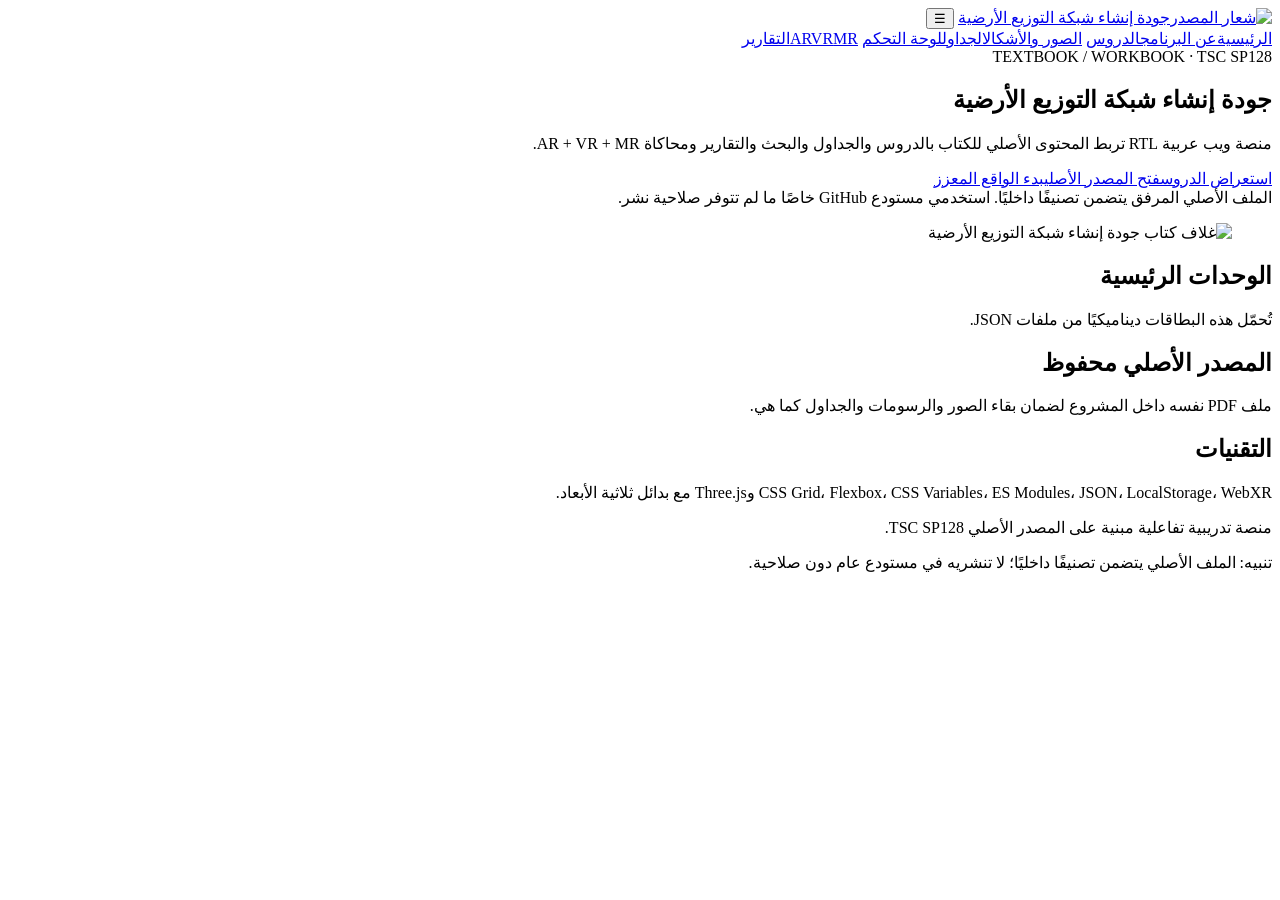
==== index.html @ f6fdf777 "Add files via upload" ====
<!doctype html><html lang="ar" dir="rtl"><head>
<meta charset="utf-8"><meta name="viewport" content="width=device-width,initial-scale=1"><meta name="theme-color" content="#0b5ea8">
<title>الرئيسية | TSC SP128</title><link rel="icon" href="./assets/logo.png">
<link rel="stylesheet" href="./css/variables.css"><link rel="stylesheet" href="./css/layout.css"><link rel="stylesheet" href="./css/components.css">
<link rel="stylesheet" href="./css/animations.css"><link rel="stylesheet" href="./css/responsive.css"></head>
<body>
<header class="site-header">
  <a class="brand" href="./index.html"><img src="./assets/logo.png" alt="شعار المصدر"><span>جودة إنشاء شبكة التوزيع الأرضية</span></a>
  <button class="nav-toggle" type="button" aria-label="فتح القائمة" data-nav-toggle>☰</button>
  <nav class="main-nav" data-nav>
    <a href="./index.html">الرئيسية</a><a href="./course.html">عن البرنامج</a><a href="./lessons.html">الدروس</a>
    <a href="./gallery.html">الصور والأشكال</a><a href="./tables.html">الجداول</a><a href="./dashboard.html">لوحة التحكم</a>
    <a href="./ar.html">AR</a><a href="./vr.html">VR</a><a href="./mr.html">MR</a><a href="./reports.html">التقارير</a>
  </nav>
</header>
<main>
<section class="hero"><div class="hero-copy reveal"><span class="eyebrow">TEXTBOOK / WORKBOOK · TSC SP128</span>
<h1>جودة إنشاء شبكة التوزيع الأرضية</h1><p>منصة ويب عربية RTL تربط المحتوى الأصلي للكتاب بالدروس والجداول والبحث والتقارير ومحاكاة AR + VR + MR.</p>
<div class="actions"><a class="btn primary" href="./lessons.html">استعراض الدروس</a><a class="btn" href="./assets/docs/SP128.pdf" target="_blank">فتح المصدر الأصلي</a><a class="btn" href="./ar.html">بدء الواقع المعزز</a></div>
<div class="notice warning">الملف الأصلي المرفق يتضمن تصنيفًا داخليًا. استخدمي مستودع GitHub خاصًا ما لم تتوفر صلاحية نشر.</div></div>
<figure class="hero-cover reveal"><img src="./assets/images/cover/cover.png" alt="غلاف كتاب جودة إنشاء شبكة التوزيع الأرضية"></figure></section>
<section class="section"><div class="section-heading"><h2>الوحدات الرئيسية</h2><p>تُحمّل هذه البطاقات ديناميكيًا من ملفات JSON.</p></div><div id="lesson-grid" class="card-grid"></div></section>
<section class="section split"><article class="card"><h2>المصدر الأصلي محفوظ</h2><p>ملف PDF نفسه داخل المشروع لضمان بقاء الصور والرسومات والجداول كما هي.</p></article>
<article class="card"><h2>التقنيات</h2><p>CSS Grid، Flexbox، CSS Variables، ES Modules، JSON، LocalStorage، WebXR وThree.js مع بدائل ثلاثية الأبعاد.</p></article></section>
</main>
<footer class="site-footer"><p>منصة تدريبية تفاعلية مبنية على المصدر الأصلي TSC SP128.</p>
<p class="muted">تنبيه: الملف الأصلي يتضمن تصنيفًا داخليًا؛ لا تنشريه في مستودع عام دون صلاحية.</p></footer>
<script type="module" src="./js/app.js"></script><script type="module" src="./js/content-loader.js"></script></body></html>
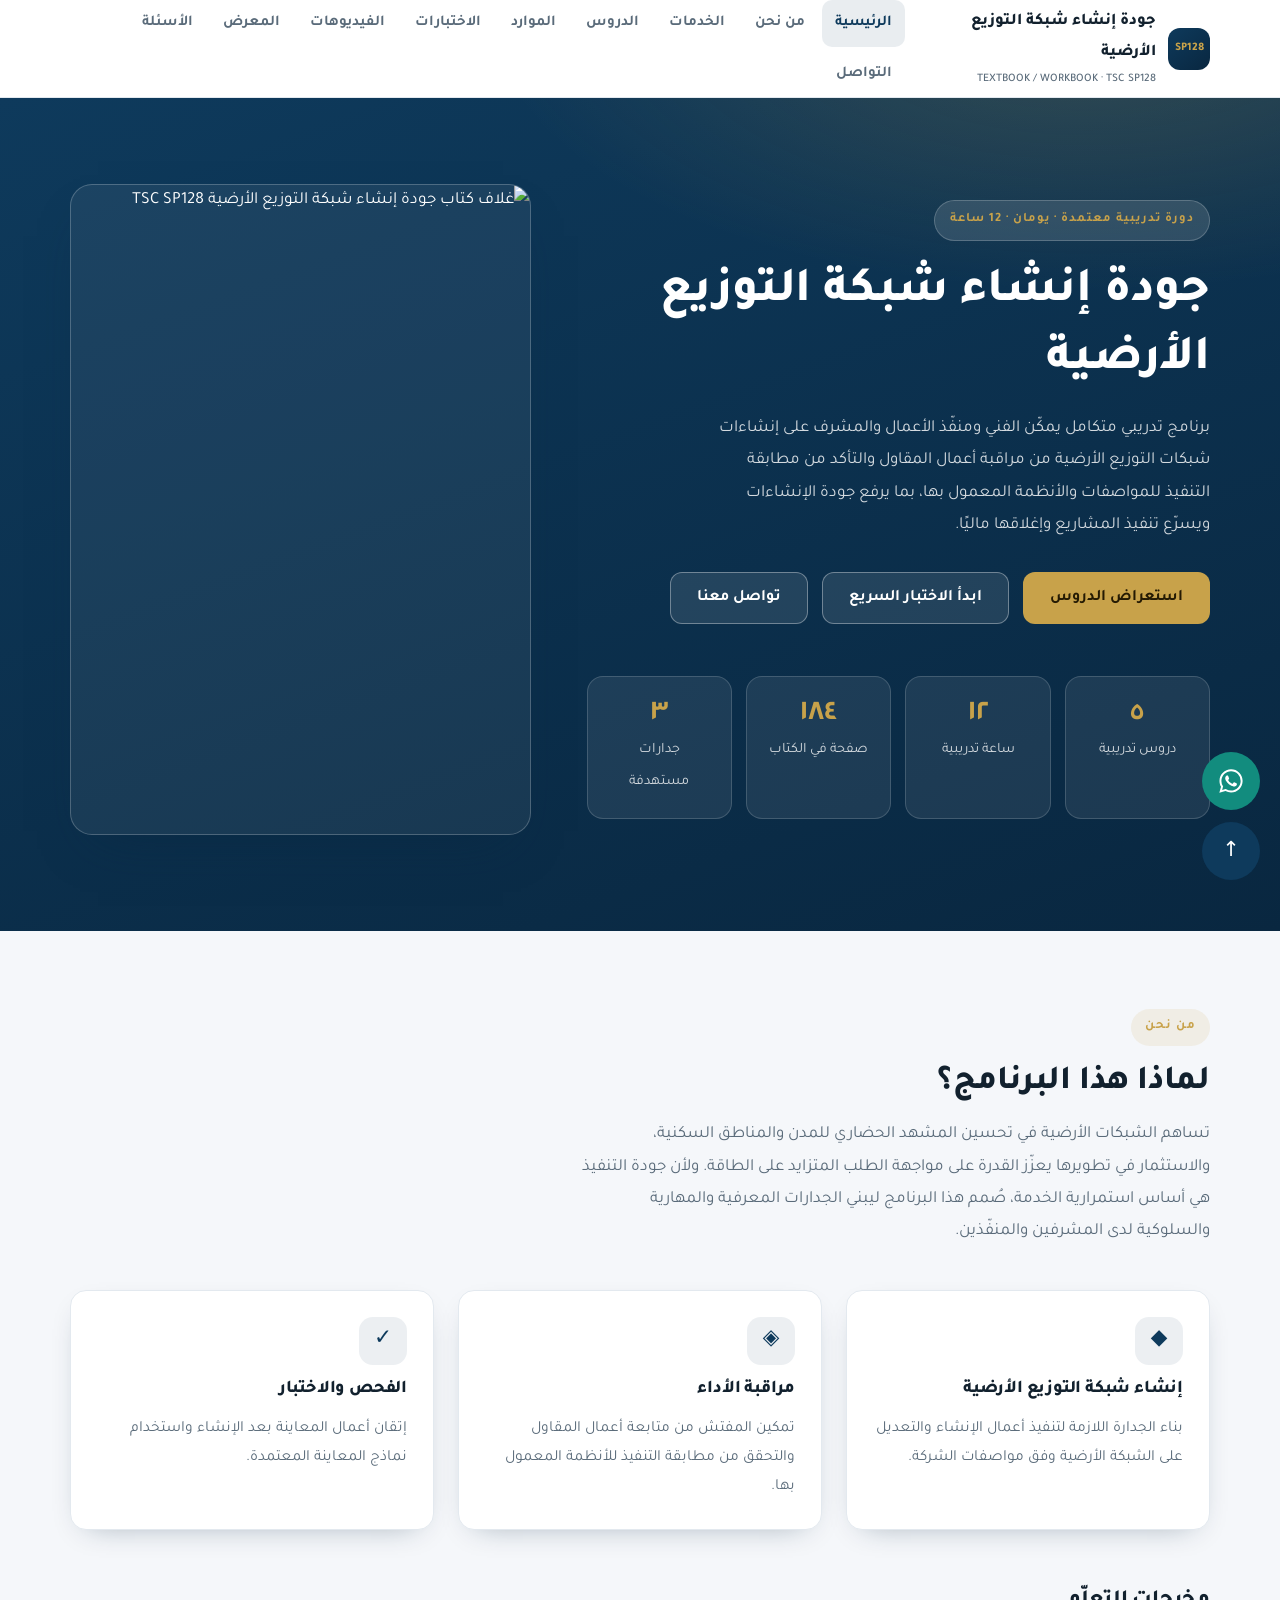
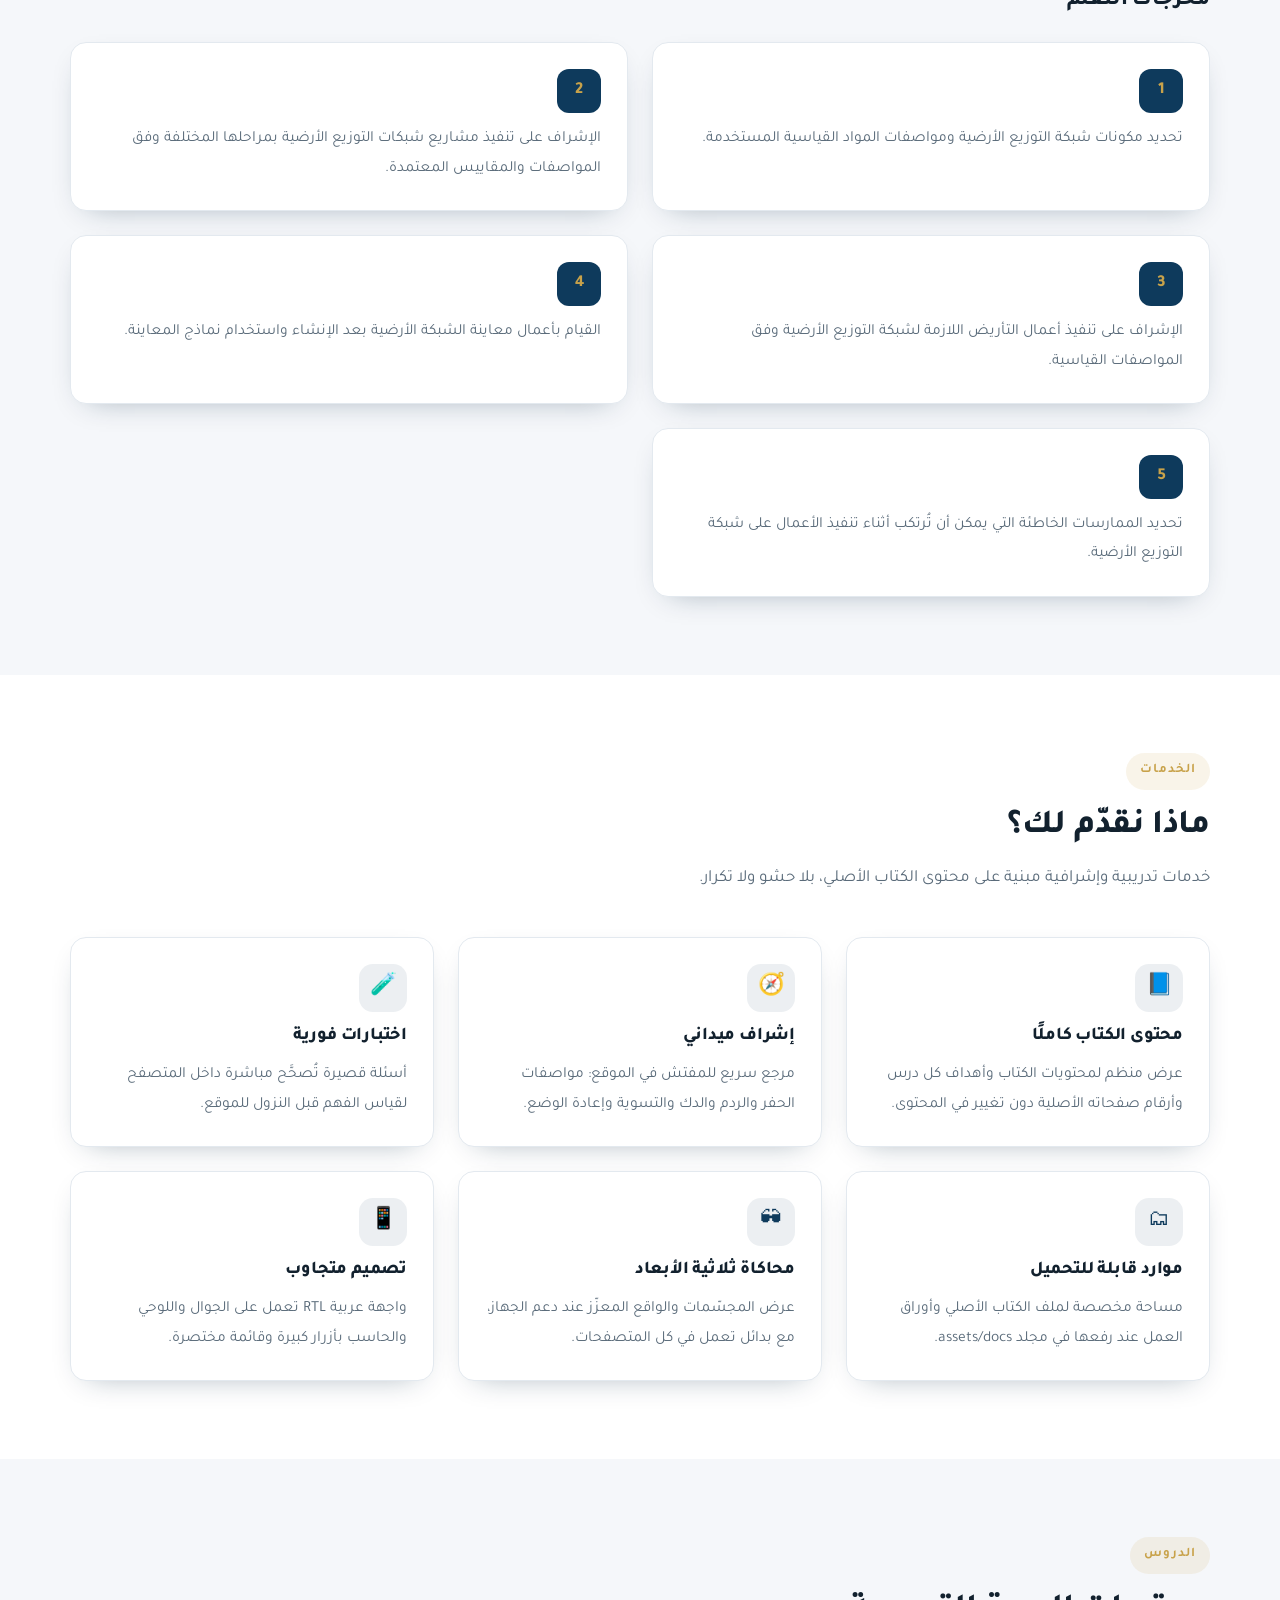
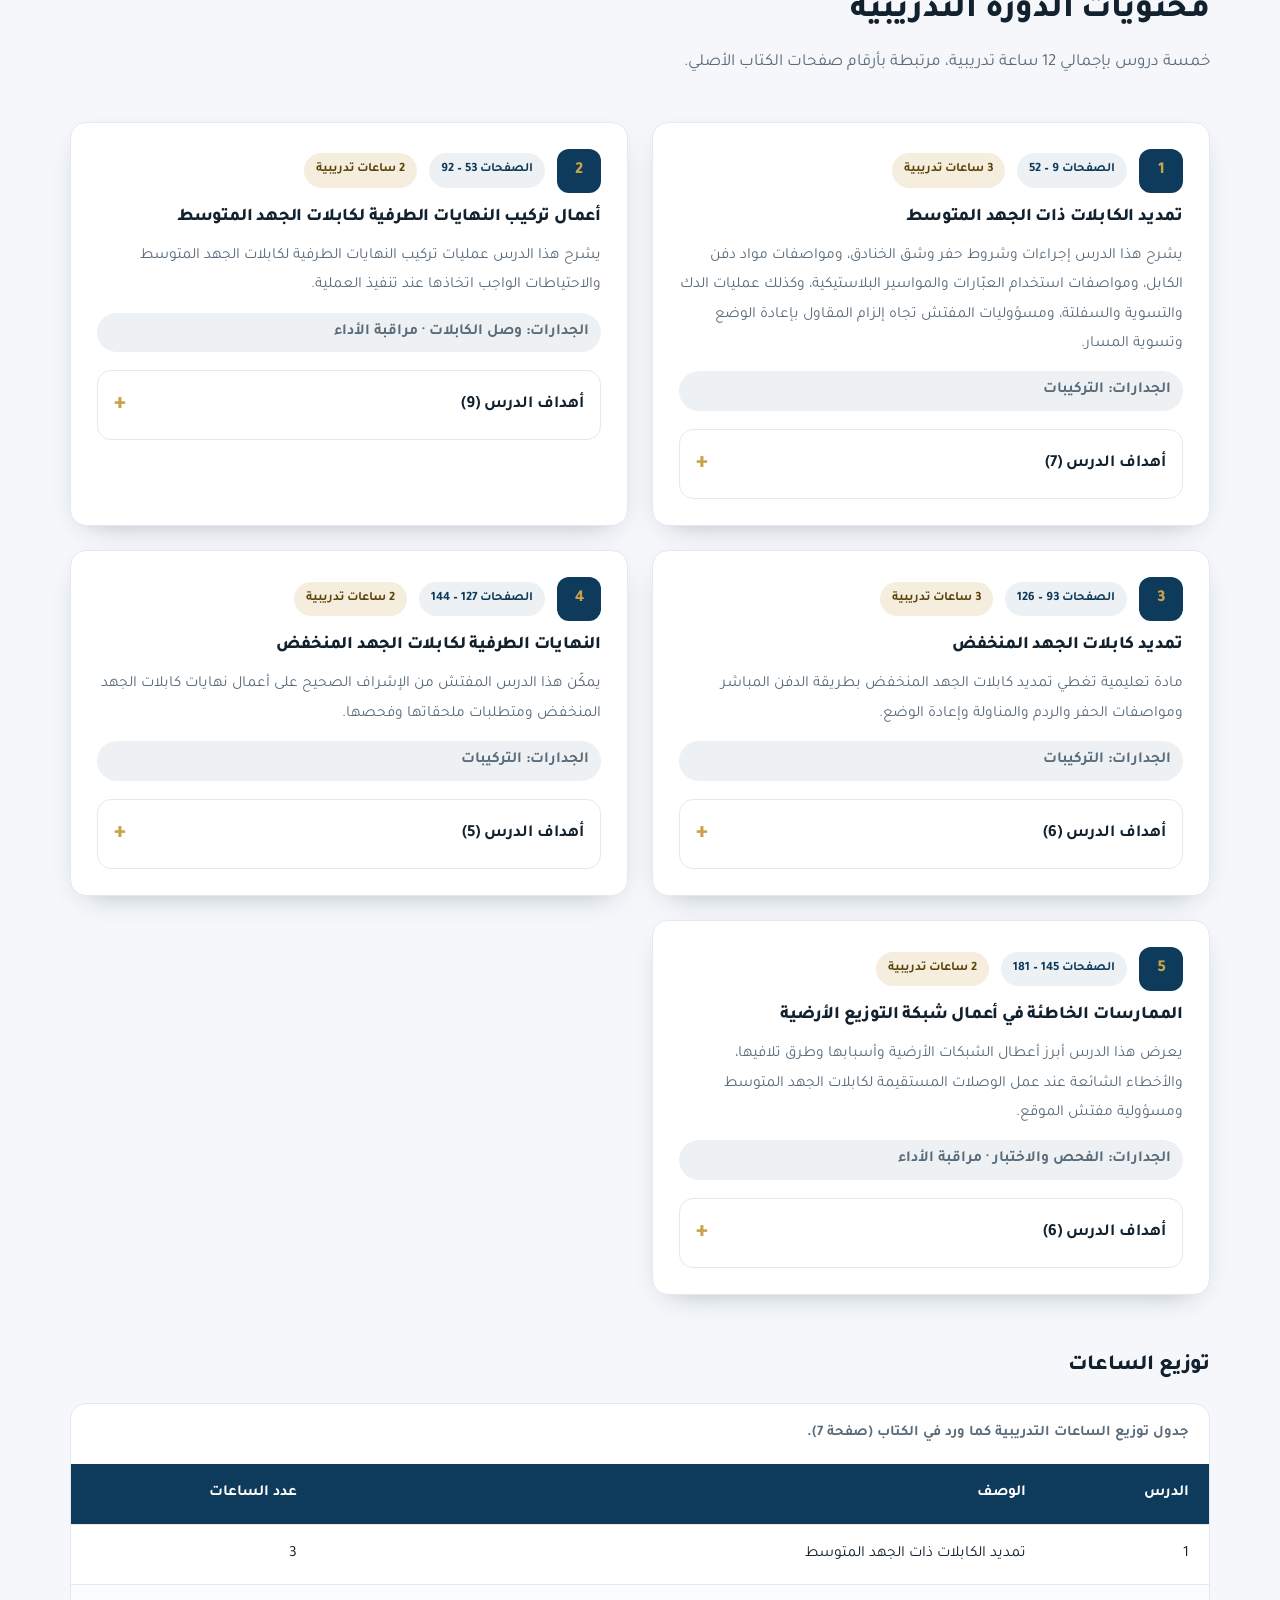
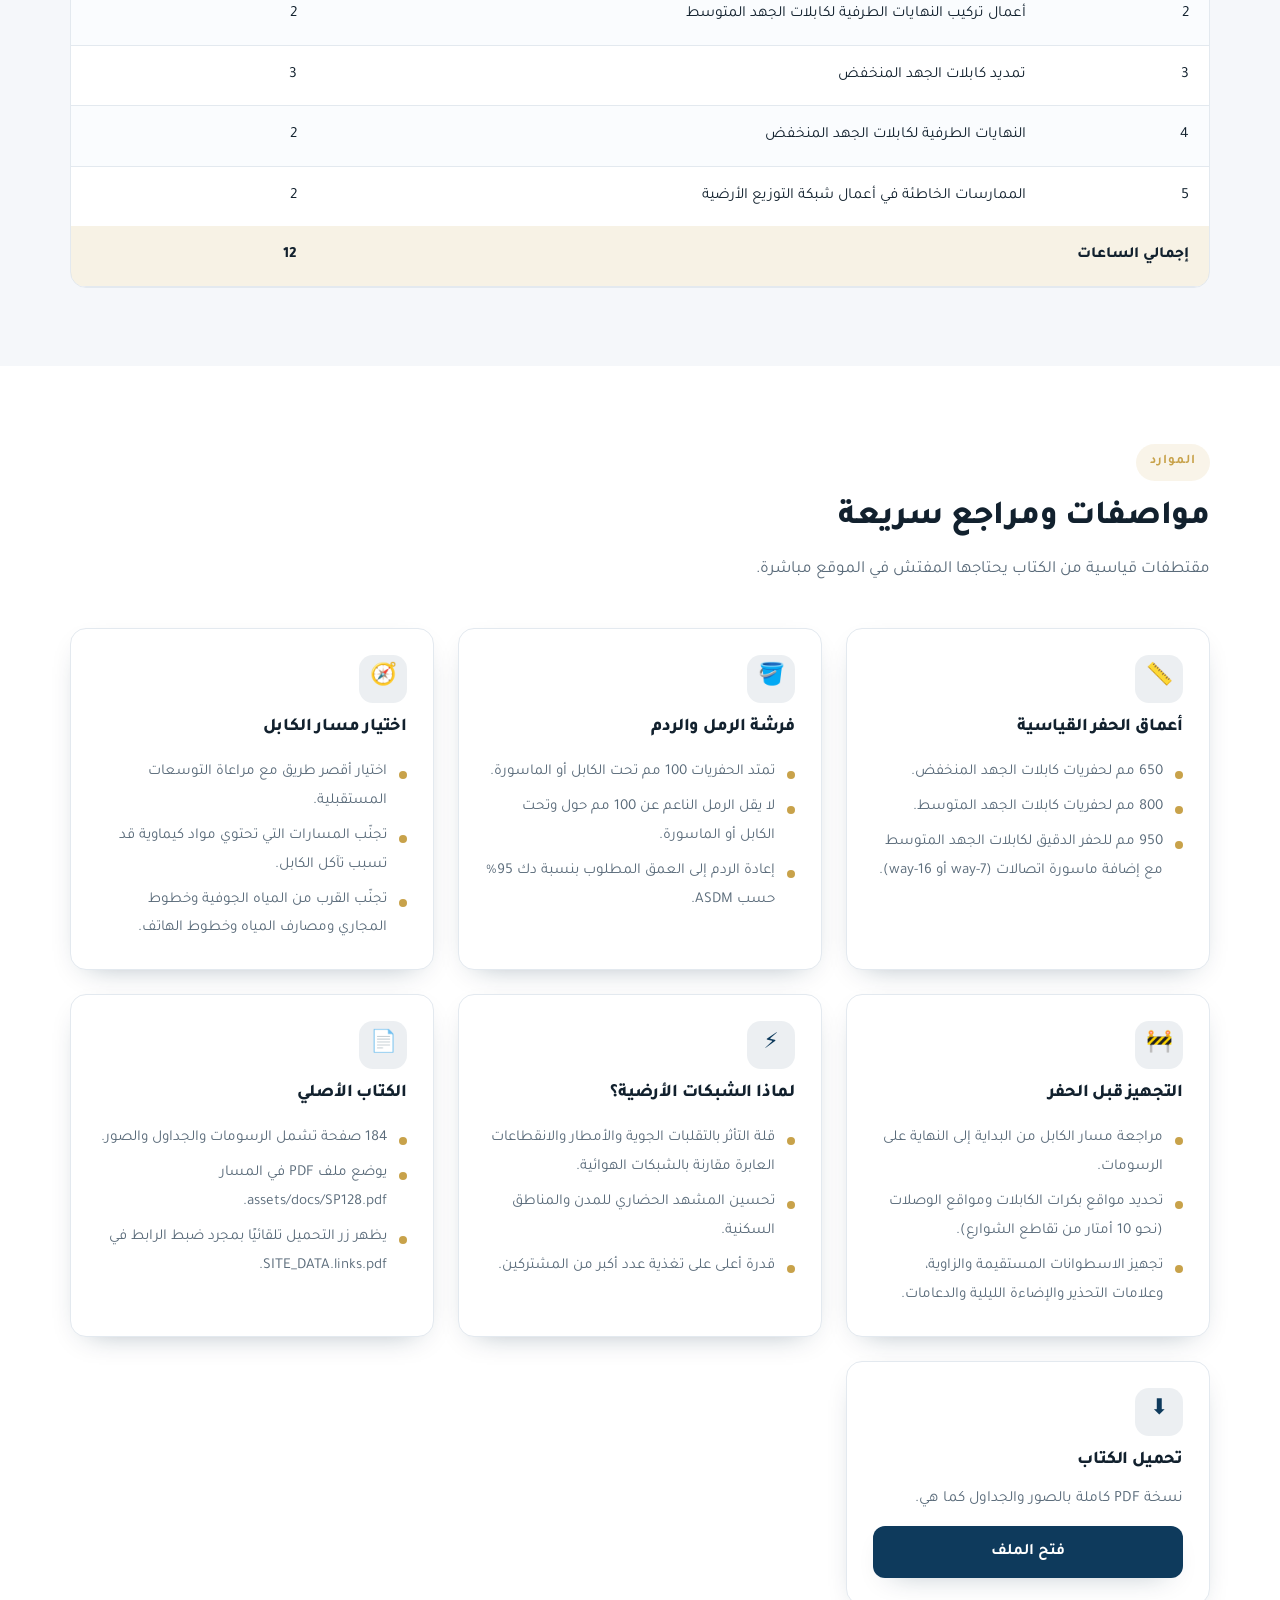
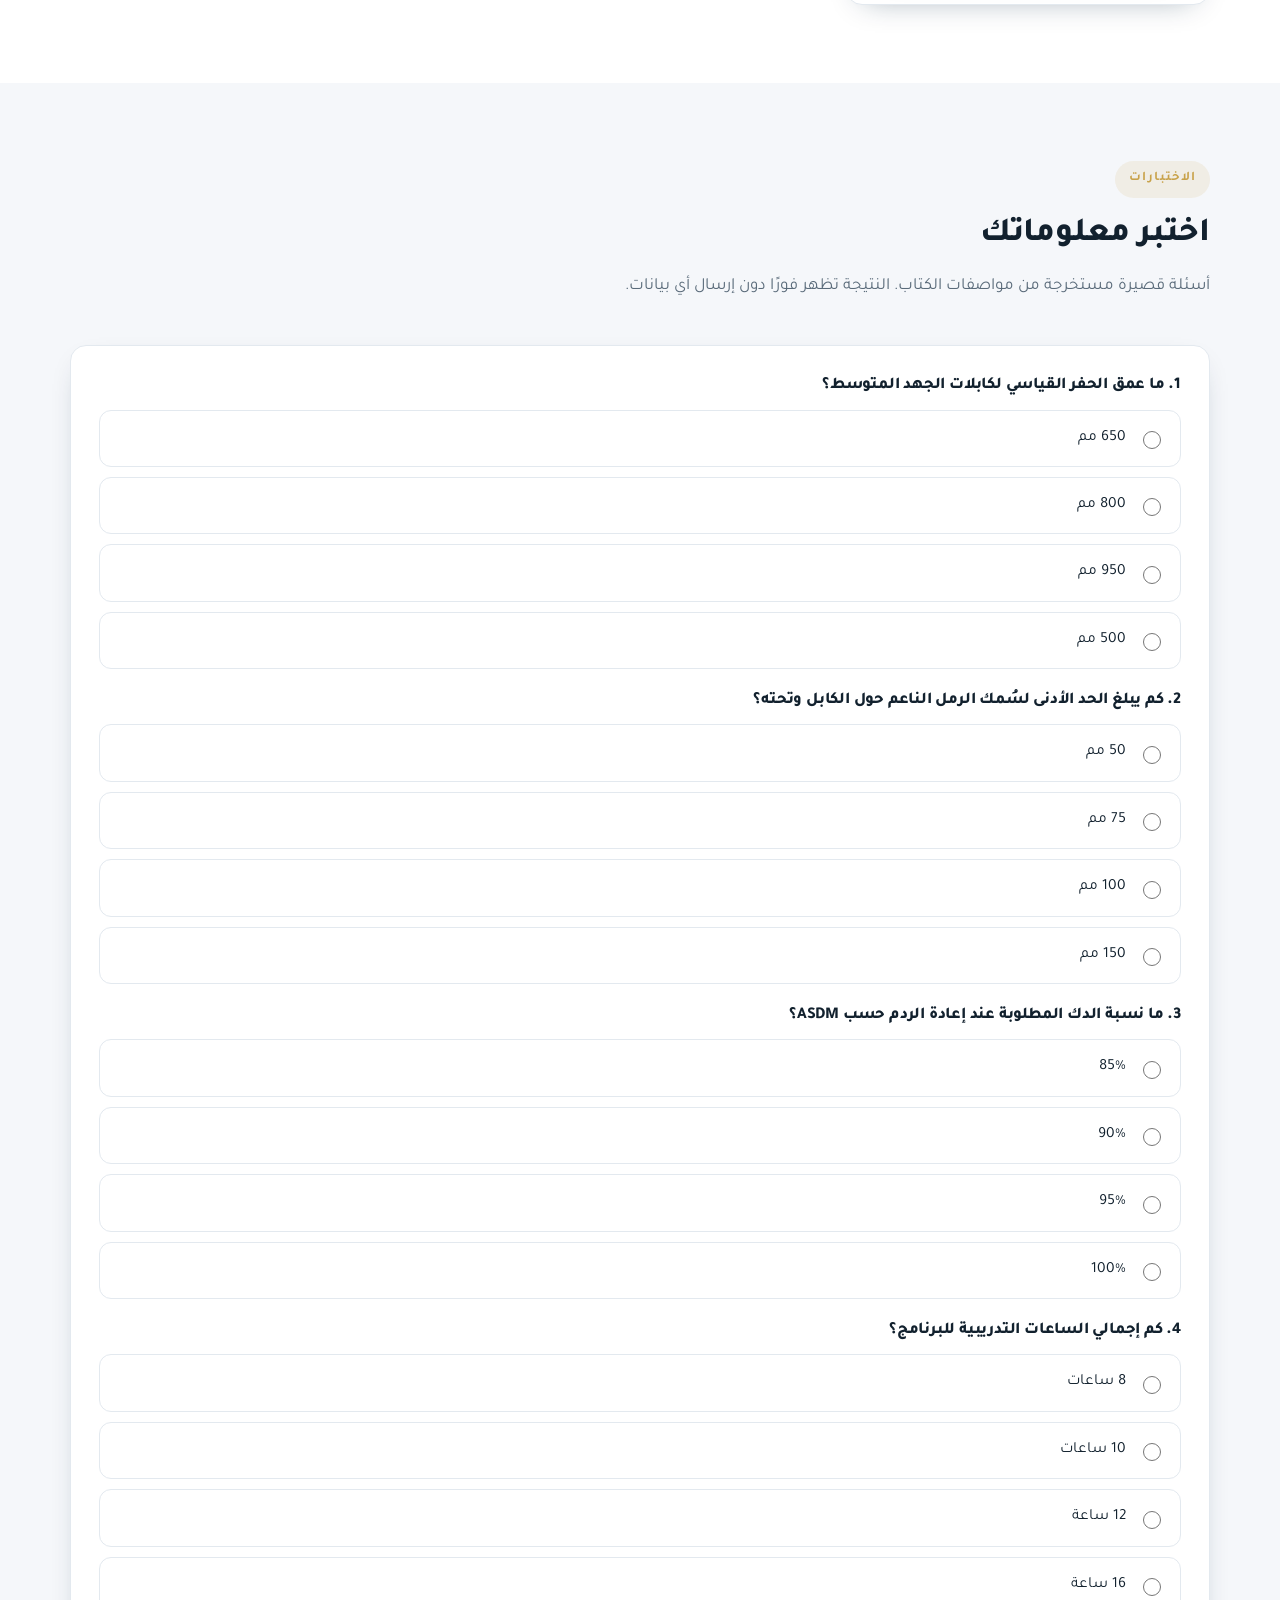
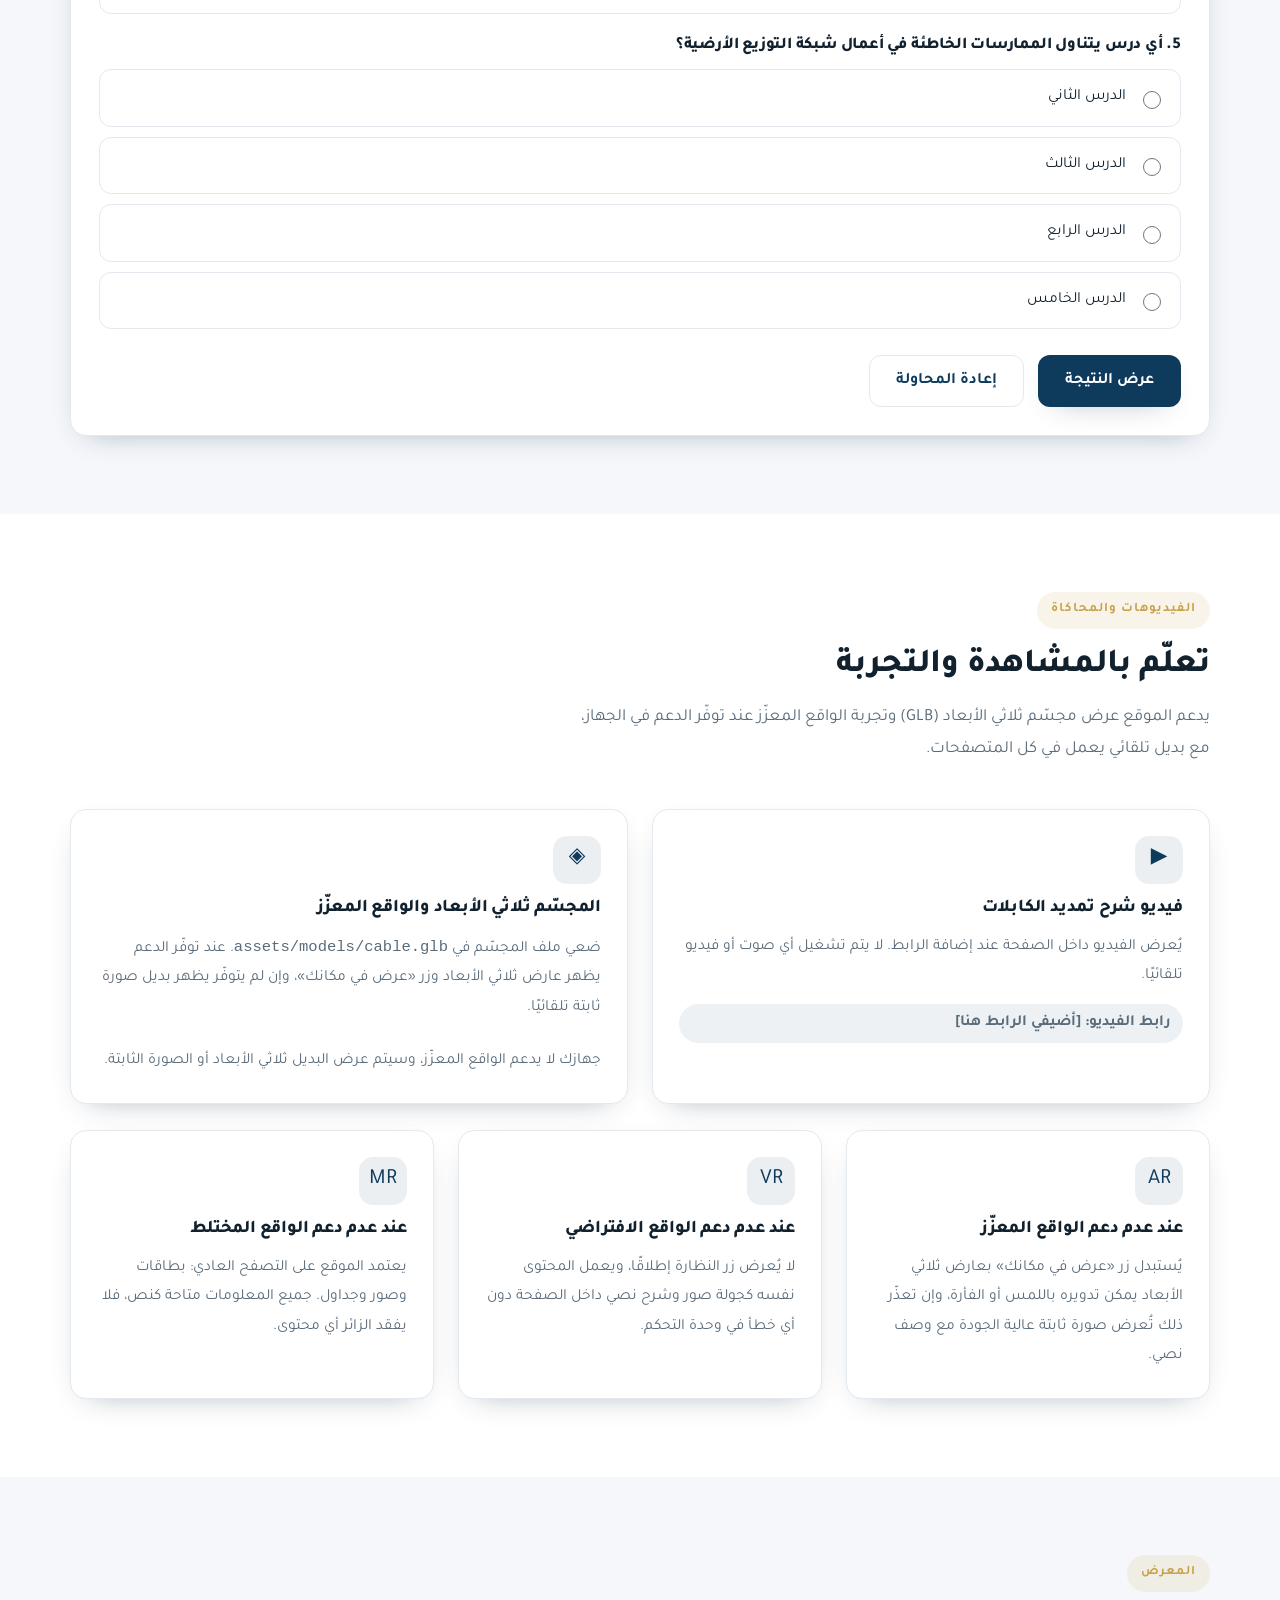
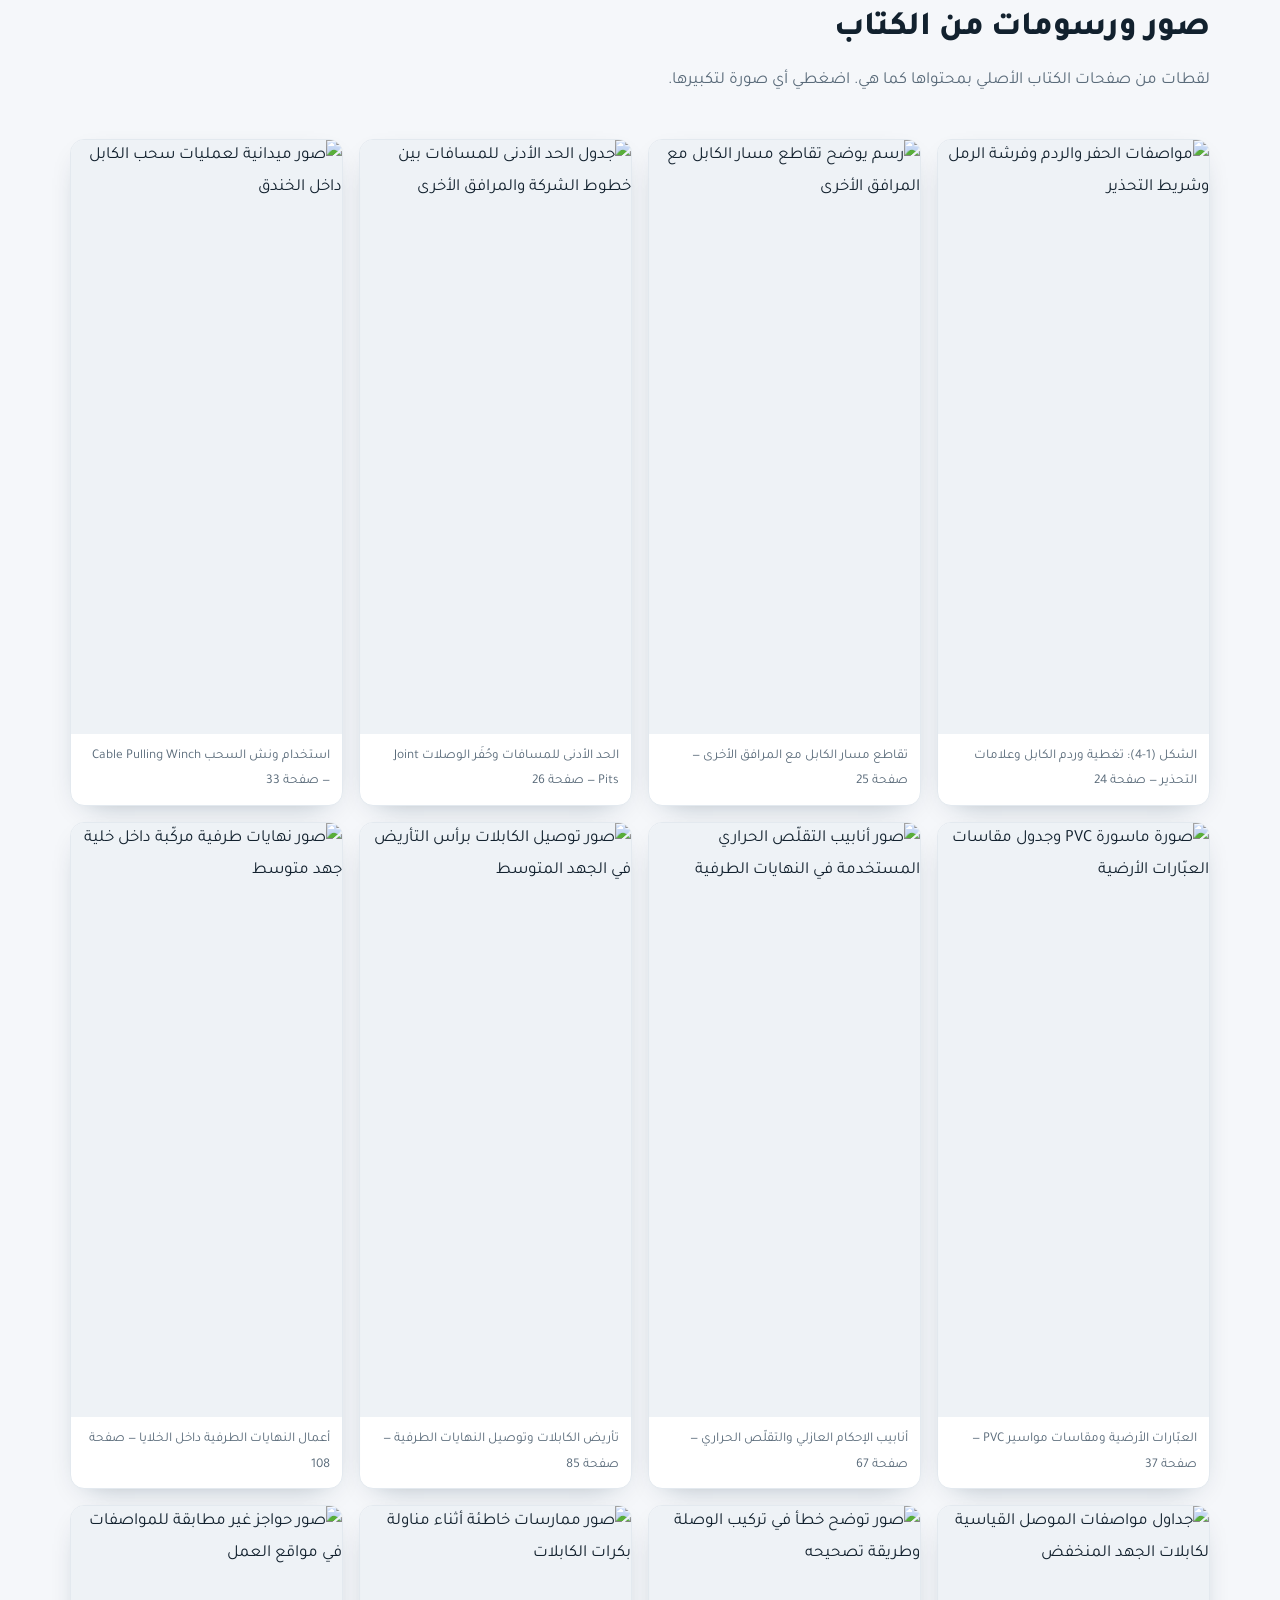
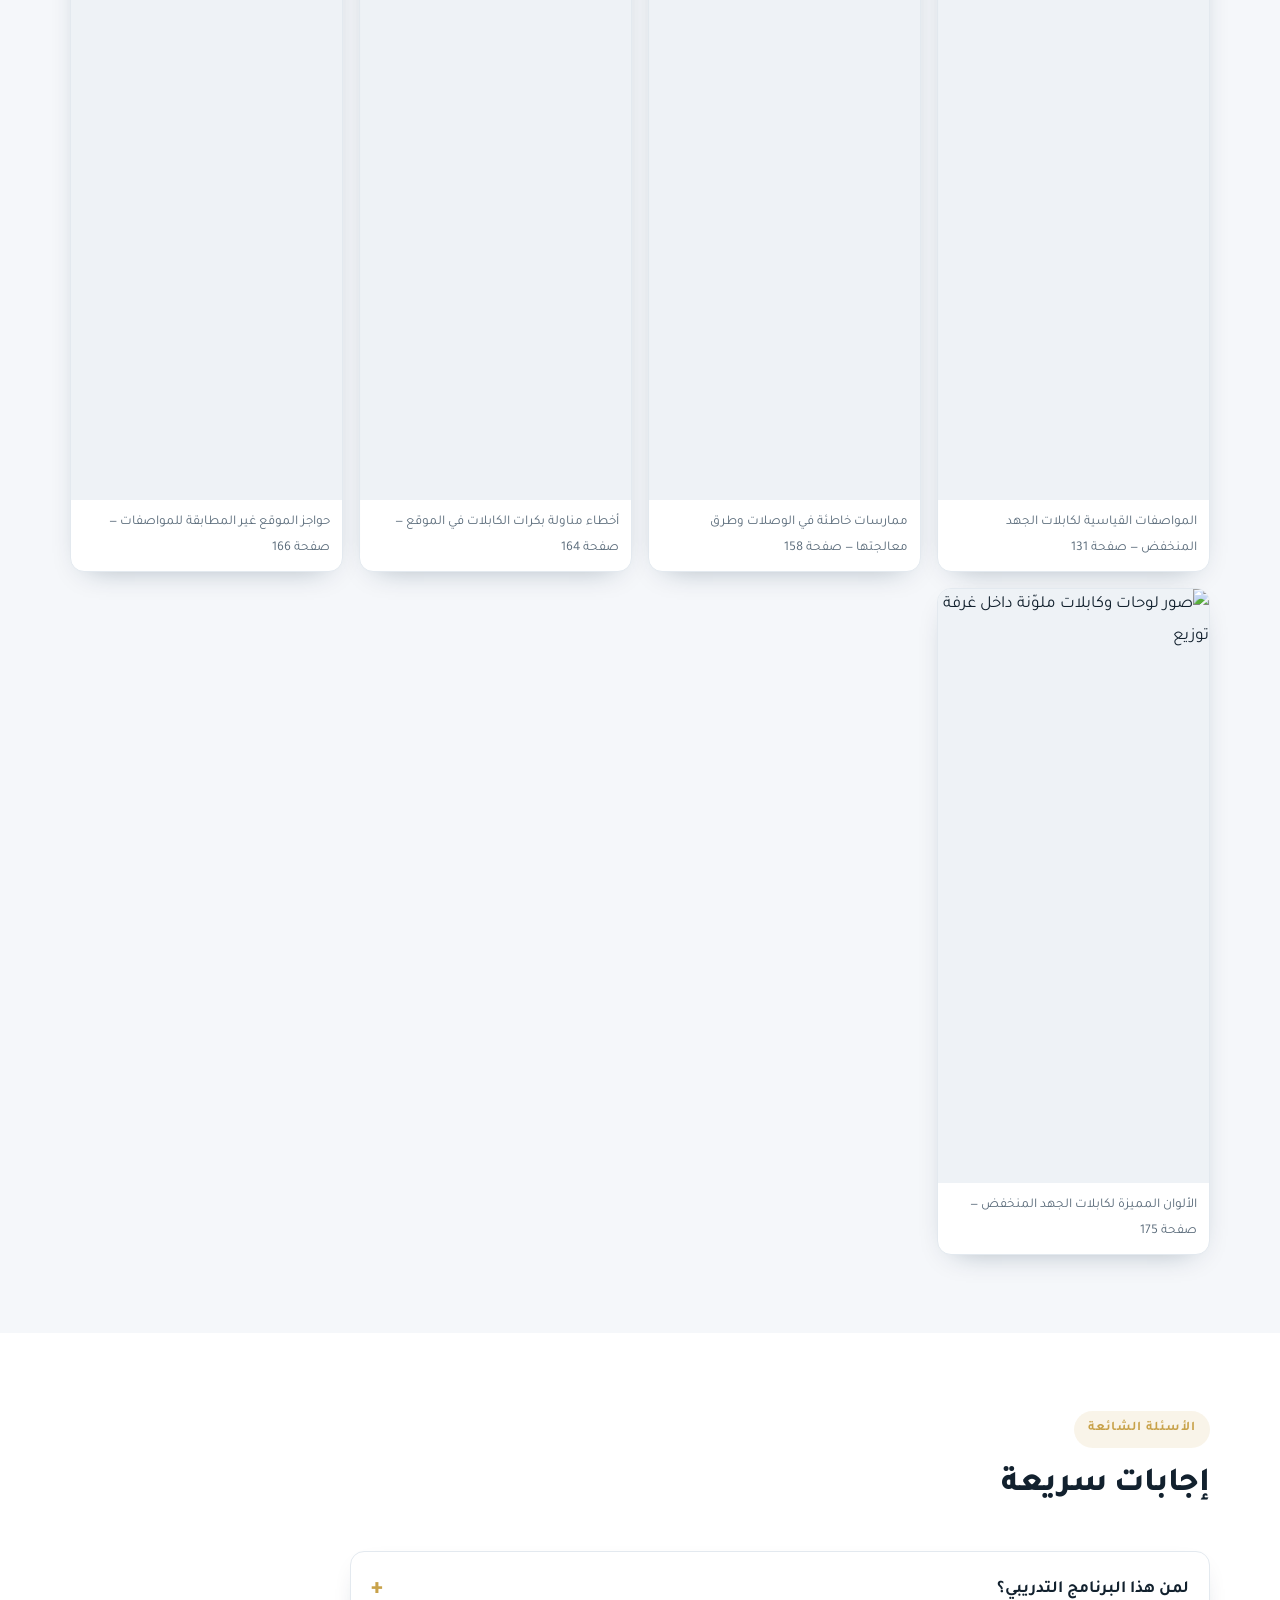
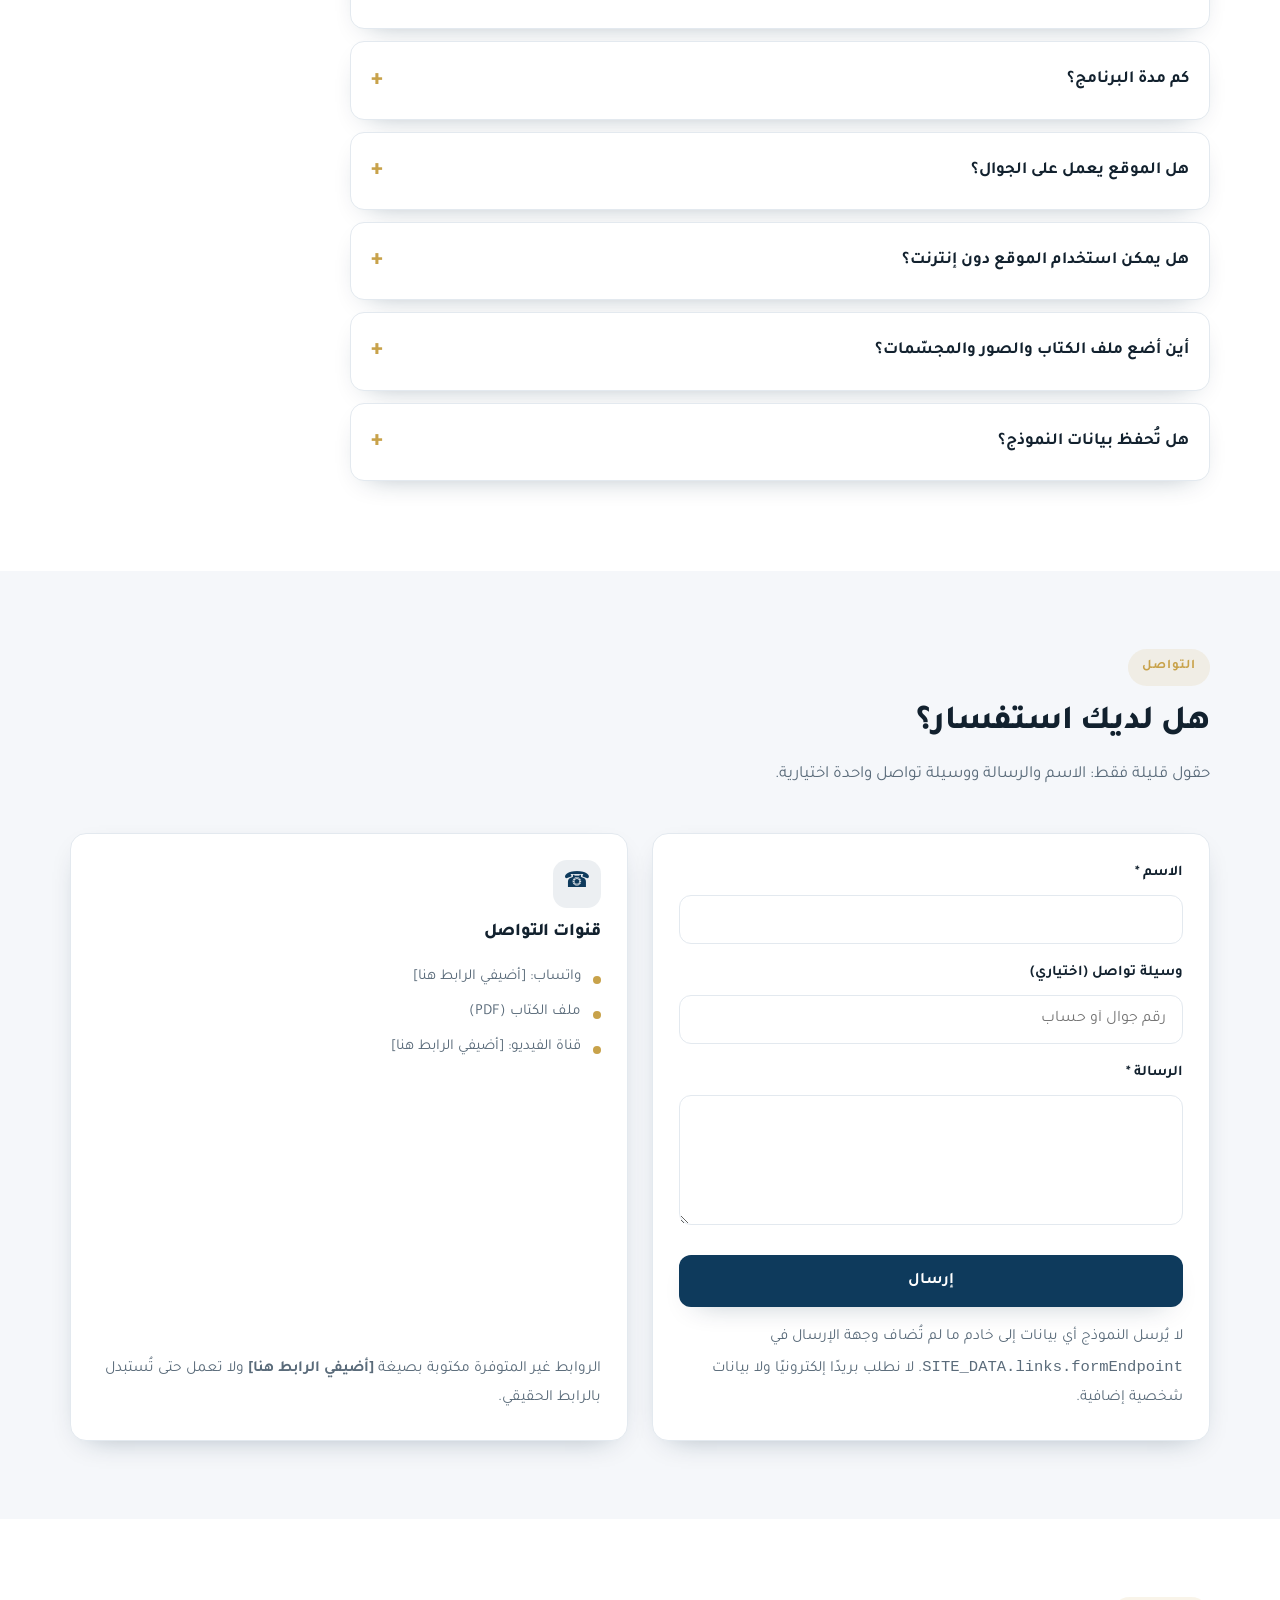
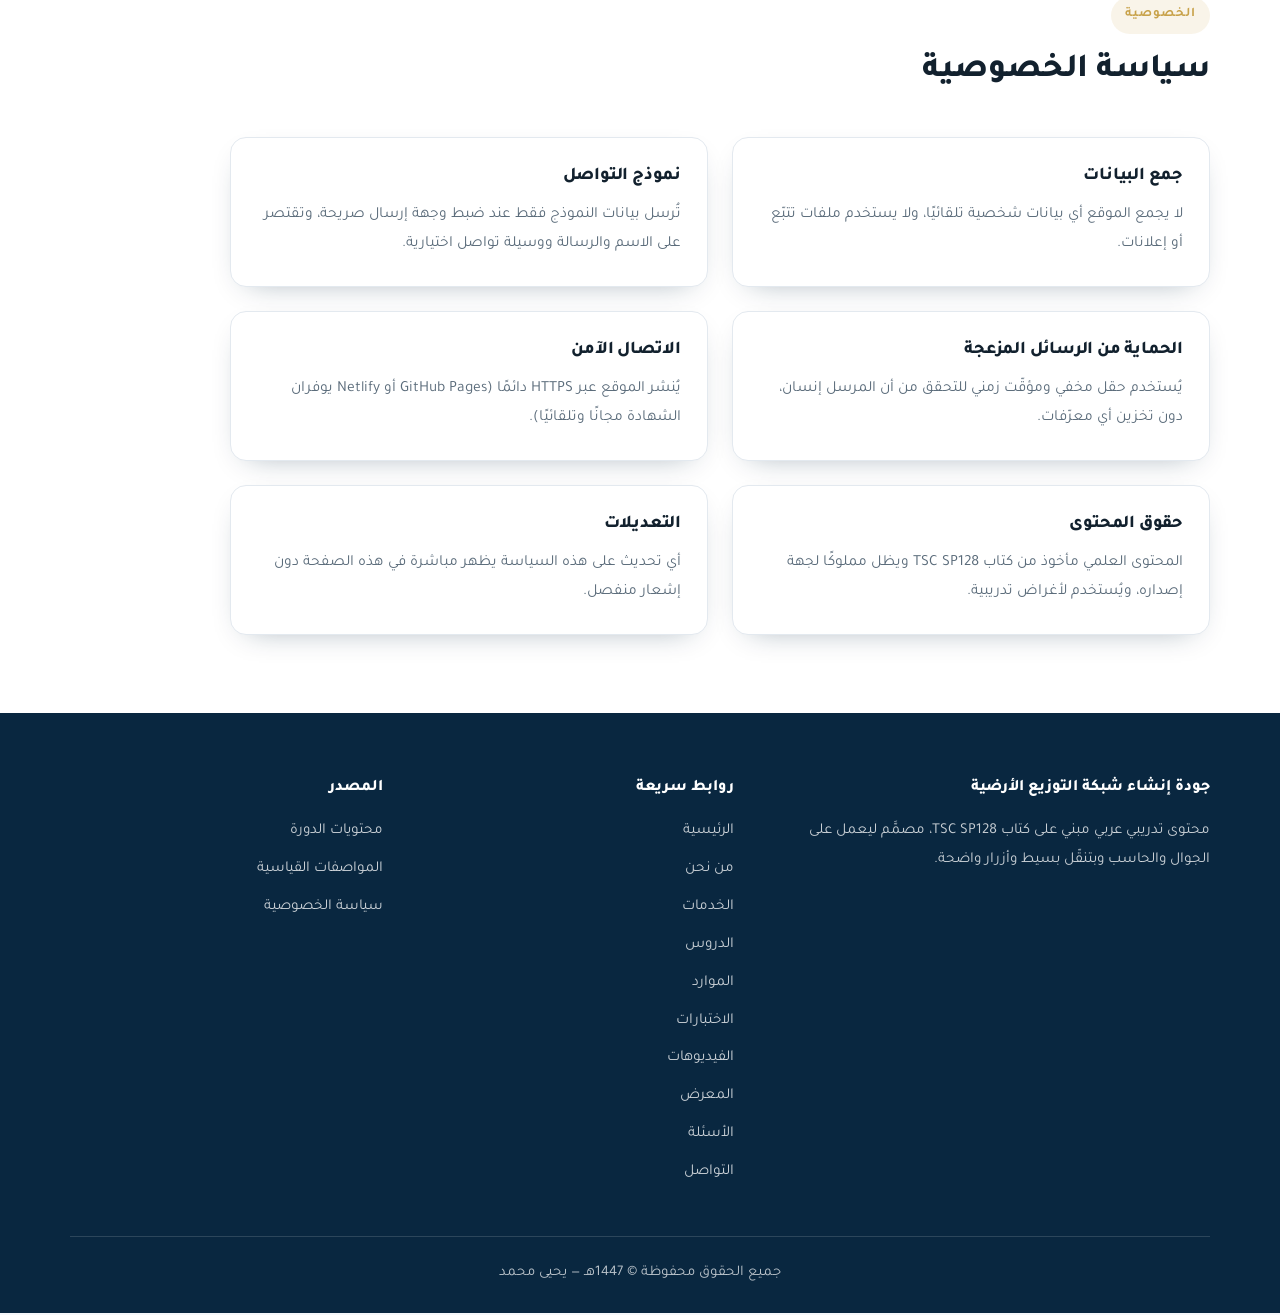
==== commit 94fcae3d: "حذف جميع الملفات" ====
--- a/index.html
+++ b/index.html
@@ -1,28 +1,1373 @@
-<!doctype html><html lang="ar" dir="rtl"><head>
-<meta charset="utf-8"><meta name="viewport" content="width=device-width,initial-scale=1"><meta name="theme-color" content="#0b5ea8">
-<title>الرئيسية | TSC SP128</title><link rel="icon" href="./assets/logo.png">
-<link rel="stylesheet" href="./css/variables.css"><link rel="stylesheet" href="./css/layout.css"><link rel="stylesheet" href="./css/components.css">
-<link rel="stylesheet" href="./css/animations.css"><link rel="stylesheet" href="./css/responsive.css"></head>
+<!DOCTYPE html>
+<!--
+  ============================================================================
+  جودة إنشاء شبكة التوزيع الأرضية — TSC SP128
+  موقع تعليمي عربي (RTL) بملف واحد: HTML5 + CSS3 + JavaScript
+  ----------------------------------------------------------------------------
+  طريقة التعديل السريعة:
+   1) البيانات كلها في كائن واحد اسمه  SITE_DATA  في آخر الملف (داخل <script>).
+      عدّلي النصوص أو أضيفي درسًا جديدًا هناك، وسيتحدث الموقع تلقائيًا.
+   2) الروابط غير المتوفرة مكتوبة هكذا: [أضيفي الرابط هنا]
+      استبدليها بالرابط الحقيقي داخل  SITE_DATA.links .
+   3) الصور توضع في:  assets/images/
+      المجسمات ثلاثية الأبعاد (GLB) توضع في:  assets/models/
+      الأصوات توضع في:  assets/audio/
+      ملف الكتاب الأصلي PDF يوضع في:  assets/docs/SP128.pdf
+   4) لا يوجد أي بريد إلكتروني أو بيانات شخصية داخل هذا الملف.
+  ============================================================================
+-->
+<html lang="ar" dir="rtl">
+<head>
+  <meta charset="utf-8" />
+  <meta name="viewport" content="width=device-width, initial-scale=1" />
+  <meta name="theme-color" content="#0E3A5C" />
+  <title>جودة إنشاء شبكة التوزيع الأرضية — TSC SP128</title>
+  <meta name="description" content="منصة تدريبية عربية لدورة جودة إنشاء شبكة التوزيع الأرضية TSC SP128: خمسة دروس، اثنتا عشرة ساعة تدريبية، موارد واختبارات ومعرض صور من الكتاب الأصلي." />
+  <meta property="og:type" content="website" />
+  <meta property="og:title" content="جودة إنشاء شبكة التوزيع الأرضية — TSC SP128" />
+  <meta property="og:description" content="دورة تدريبية عربية في جودة إنشاء شبكات التوزيع الأرضية: الدروس والموارد والاختبارات والمعرض." />
+  <meta name="twitter:card" content="summary_large_image" />
+  <link rel="icon" href="assets/images/favicon.png" type="image/png" />
+
+  <!-- الخط العربي: Tajawal (خط واضح ومناسب للاتجاه من اليمين لليسار) -->
+  <link rel="preconnect" href="https://fonts.googleapis.com" />
+  <link rel="preconnect" href="https://fonts.gstatic.com" crossorigin />
+  <link href="https://fonts.googleapis.com/css2?family=Tajawal:wght@300;400;500;700;800&display=swap" rel="stylesheet" />
+
+  <style>
+  /* ==========================================================================
+     1) نظام التصميم: ثلاثة ألوان فقط (كحلي + ذهبي + رمادي فاتح للخلفية)
+     ========================================================================== */
+  :root{
+    --navy:#0E3A5C;          /* اللون الأساسي */
+    --navy-deep:#092740;     /* درجة أغمق للتدرجات */
+    --gold:#C8A24A;          /* لون التمييز */
+    --surface:#FFFFFF;       /* البطاقات */
+    --bg:#F5F7FA;            /* خلفية الصفحة */
+    --text:#12212E;          /* لون النص الأساسي */
+    --muted:#5A6B7A;         /* نص ثانوي */
+    --line:#E3E9EF;          /* الحدود */
+    --radius:16px;
+    --shadow:0 10px 30px -18px rgba(9,39,64,.45);
+    --shadow-lg:0 24px 50px -28px rgba(9,39,64,.55);
+    --max:1180px;
+    --gap:24px;
+  }
+
+  /* إعادة ضبط أساسية */
+  *,*::before,*::after{box-sizing:border-box;}
+  html{scroll-behavior:smooth;scroll-padding-top:86px;}
+  body{
+    margin:0;font-family:"Tajawal",system-ui,"Segoe UI",sans-serif;
+    background:var(--bg);color:var(--text);font-size:17px;line-height:1.9;
+    -webkit-font-smoothing:antialiased;
+  }
+  img{max-width:100%;display:block;}
+  a{color:inherit;text-decoration:none;}
+  button{font-family:inherit;}
+  h1,h2,h3{line-height:1.4;margin:0;font-weight:800;letter-spacing:-.2px;}
+  p{margin:0;}
+  ul{margin:0;padding:0;list-style:none;}
+
+  .wrap{max-width:var(--max);margin-inline:auto;padding-inline:20px;}
+  .section{padding:78px 0;}
+  .section--alt{background:var(--surface);}
+
+  /* عناوين الأقسام */
+  .kicker{
+    display:inline-block;font-size:.82rem;font-weight:700;letter-spacing:1px;
+    color:var(--gold);background:rgba(200,162,74,.12);
+    padding:6px 14px;border-radius:999px;margin-bottom:14px;
+  }
+  .section-title{font-size:clamp(1.5rem,3.4vw,2.1rem);}
+  .section-lead{color:var(--muted);margin-top:12px;max-width:70ch;}
+  .head{margin-bottom:42px;}
+
+  /* أزرار موحّدة الشكل */
+  .btn{
+    display:inline-flex;align-items:center;justify-content:center;gap:10px;
+    min-height:52px;padding:0 26px;border-radius:12px;border:1px solid transparent;
+    font-weight:700;font-size:1rem;cursor:pointer;transition:.22s ease;
+  }
+  .btn--primary{background:var(--navy);color:#fff;box-shadow:var(--shadow);}
+  .btn--primary:hover{background:var(--navy-deep);transform:translateY(-2px);}
+  .btn--gold{background:var(--gold);color:#241a03;}
+  .btn--gold:hover{filter:brightness(1.07);transform:translateY(-2px);}
+  .btn--ghost{background:transparent;color:var(--navy);border-color:var(--line);}
+  .btn--ghost:hover{border-color:var(--navy);background:rgba(14,58,92,.05);}
+  .btn--onDark{background:rgba(255,255,255,.1);color:#fff;border-color:rgba(255,255,255,.35);}
+  .btn--onDark:hover{background:rgba(255,255,255,.2);}
+  .btn:focus-visible,a:focus-visible,button:focus-visible,summary:focus-visible,
+  input:focus-visible,textarea:focus-visible{outline:3px solid var(--gold);outline-offset:3px;}
+
+  /* ===================== 2) الشريط العلوي والقائمة ===================== */
+  .site-header{
+    position:sticky;top:0;z-index:60;background:rgba(255,255,255,.92);
+    backdrop-filter:blur(10px);border-bottom:1px solid var(--line);
+  }
+  .nav{display:flex;align-items:center;gap:16px;min-height:74px;}
+  .brand{display:flex;align-items:center;gap:12px;font-weight:800;font-size:1.02rem;}
+  .brand .mark{
+    width:42px;height:42px;border-radius:12px;flex:none;
+    background:linear-gradient(140deg,var(--navy),var(--navy-deep));
+    color:var(--gold);display:grid;place-items:center;font-size:.72rem;font-weight:800;
+  }
+  .brand small{display:block;font-size:.72rem;color:var(--muted);font-weight:500;}
+  .nav-links{display:flex;gap:4px;margin-inline-start:auto;flex-wrap:wrap;}
+  .nav-links a{
+    padding:9px 13px;border-radius:10px;font-size:.94rem;font-weight:600;color:var(--muted);
+    transition:.2s;
+  }
+  .nav-links a:hover{color:var(--navy);background:rgba(14,58,92,.06);}
+  .nav-links a.is-active{color:var(--navy);background:rgba(14,58,92,.09);}
+  .nav-toggle{
+    display:none;margin-inline-start:auto;width:48px;height:48px;border-radius:12px;
+    border:1px solid var(--line);background:#fff;cursor:pointer;
+  }
+  .nav-toggle span{display:block;width:20px;height:2px;background:var(--navy);margin:4px auto;border-radius:2px;}
+
+  @media(max-width:1024px){
+    .nav-toggle{display:block;}
+    .nav-links{
+      position:absolute;inset-inline:12px;top:78px;background:#fff;border:1px solid var(--line);
+      border-radius:var(--radius);box-shadow:var(--shadow-lg);flex-direction:column;gap:2px;padding:12px;
+      display:none;
+    }
+    .nav-links.is-open{display:flex;}
+    .nav-links a{padding:13px;font-size:1rem;}
+  }
+
+  /* ===================== 3) الواجهة الرئيسية ===================== */
+  .hero{
+    background:
+      radial-gradient(1000px 460px at 85% -10%,rgba(200,162,74,.22),transparent 60%),
+      linear-gradient(160deg,var(--navy) 0%,var(--navy-deep) 100%);
+    color:#fff;padding:86px 0 96px;overflow:hidden;
+  }
+  .hero-grid{display:grid;grid-template-columns:1.15fr .85fr;gap:56px;align-items:center;}
+  .hero h1{font-size:clamp(1.9rem,4.6vw,3.05rem);}
+  .hero p.lead{color:rgba(255,255,255,.82);margin-top:18px;font-size:1.06rem;max-width:56ch;}
+  .hero .tag{
+    display:inline-flex;gap:8px;align-items:center;font-size:.8rem;font-weight:700;letter-spacing:1px;
+    background:rgba(255,255,255,.12);border:1px solid rgba(255,255,255,.2);
+    padding:7px 15px;border-radius:999px;color:var(--gold);margin-bottom:18px;
+  }
+  .hero-actions{display:flex;flex-wrap:wrap;gap:14px;margin-top:30px;}
+  .hero-figure{
+    border-radius:22px;overflow:hidden;border:1px solid rgba(255,255,255,.22);
+    box-shadow:var(--shadow-lg);background:rgba(255,255,255,.06);
+    animation:riseIn .9s cubic-bezier(.2,.7,.3,1) both;
+  }
+  .hero-figure img{width:100%;height:auto;}
+  @keyframes riseIn{from{opacity:0;transform:translateY(26px) scale(.98);}to{opacity:1;transform:none;}}
+  @media(max-width:900px){.hero-grid{grid-template-columns:1fr;gap:34px;}}
+
+  /* شريط الإحصاءات */
+  .stats{display:grid;grid-template-columns:repeat(4,1fr);gap:14px;margin-top:52px;}
+  .stat{
+    background:rgba(255,255,255,.08);border:1px solid rgba(255,255,255,.16);
+    border-radius:var(--radius);padding:20px;text-align:center;
+  }
+  .stat b{display:block;font-size:1.9rem;color:var(--gold);line-height:1.2;}
+  .stat span{font-size:.9rem;color:rgba(255,255,255,.8);}
+  @media(max-width:680px){.stats{grid-template-columns:repeat(2,1fr);}}
+
+  /* ===================== 4) البطاقات ===================== */
+  .grid{display:grid;gap:var(--gap);}
+  .grid-3{grid-template-columns:repeat(3,1fr);}
+  .grid-2{grid-template-columns:repeat(2,1fr);}
+  @media(max-width:960px){.grid-3{grid-template-columns:repeat(2,1fr);}}
+  @media(max-width:680px){.grid-3,.grid-2{grid-template-columns:1fr;}}
+
+  .card{
+    background:var(--surface);border:1px solid var(--line);border-radius:var(--radius);
+    padding:26px;box-shadow:var(--shadow);transition:.25s ease;height:100%;
+    display:flex;flex-direction:column;gap:12px;
+  }
+  .card:hover{transform:translateY(-5px);border-color:rgba(14,58,92,.28);box-shadow:var(--shadow-lg);}
+  .card h3{font-size:1.12rem;}
+  .card p{color:var(--muted);font-size:.97rem;}
+  .card .icon{
+    width:48px;height:48px;border-radius:14px;display:grid;place-items:center;
+    background:rgba(14,58,92,.08);color:var(--navy);font-size:1.35rem;
+  }
+  .card .num{
+    width:44px;height:44px;border-radius:12px;background:var(--navy);color:var(--gold);
+    display:grid;place-items:center;font-weight:800;font-size:1.05rem;
+  }
+  .meta{display:flex;flex-wrap:wrap;gap:8px;}
+  .chip{
+    font-size:.8rem;font-weight:700;color:var(--navy);background:rgba(14,58,92,.07);
+    border-radius:999px;padding:5px 12px;
+  }
+  .chip--gold{color:#5b4409;background:rgba(200,162,74,.18);}
+  .card ul.bullets li{
+    position:relative;padding-inline-start:20px;color:var(--muted);font-size:.95rem;margin-top:6px;
+  }
+  .card ul.bullets li::before{
+    content:"";position:absolute;inset-inline-start:0;top:13px;width:8px;height:8px;
+    border-radius:50%;background:var(--gold);
+  }
+  .card .spacer{margin-top:auto;}
+
+  /* ===================== 5) جدول توزيع الساعات ===================== */
+  .table-wrap{overflow-x:auto;border:1px solid var(--line);border-radius:var(--radius);background:#fff;}
+  table{width:100%;border-collapse:collapse;min-width:520px;}
+  caption{text-align:right;padding:16px 20px;font-weight:700;color:var(--muted);font-size:.92rem;}
+  th,td{padding:15px 20px;text-align:right;border-bottom:1px solid var(--line);font-size:.97rem;}
+  thead th{background:var(--navy);color:#fff;font-weight:700;}
+  tbody tr:last-child td{border-bottom:0;}
+  tbody tr:nth-child(even){background:#FAFCFE;}
+  tfoot td{font-weight:800;background:rgba(200,162,74,.14);}
+
+  /* ===================== 6) الاختبارات ===================== */
+  .quiz{background:var(--surface);border:1px solid var(--line);border-radius:var(--radius);padding:28px;box-shadow:var(--shadow);}
+  .quiz-q{border-top:1px solid var(--line);padding-top:20px;margin-top:20px;}
+  .quiz-q:first-of-type{border-top:0;padding-top:0;margin-top:0;}
+  .quiz-q h3{font-size:1.03rem;margin-bottom:12px;}
+  .opts{display:grid;gap:10px;}
+  .opt{
+    display:flex;align-items:center;gap:12px;padding:13px 16px;border:1px solid var(--line);
+    border-radius:12px;cursor:pointer;font-size:.97rem;transition:.18s;background:#fff;
+  }
+  .opt:hover{border-color:var(--navy);background:rgba(14,58,92,.04);}
+  .opt input{accent-color:var(--navy);width:18px;height:18px;flex:none;}
+  .opt.correct{border-color:#1E7A4B;background:rgba(30,122,75,.09);}
+  .opt.wrong{border-color:#B4372F;background:rgba(180,55,47,.09);}
+  .quiz-bar{display:flex;flex-wrap:wrap;gap:14px;align-items:center;margin-top:26px;}
+  .quiz-score{font-weight:800;color:var(--navy);}
+
+  /* ===================== 7) المعرض ===================== */
+  .gallery{display:grid;grid-template-columns:repeat(4,1fr);gap:16px;}
+  @media(max-width:960px){.gallery{grid-template-columns:repeat(3,1fr);}}
+  @media(max-width:620px){.gallery{grid-template-columns:repeat(2,1fr);}}
+  .gallery figure{
+    margin:0;border:1px solid var(--line);border-radius:14px;overflow:hidden;background:#fff;
+    cursor:zoom-in;transition:.25s;box-shadow:var(--shadow);
+  }
+  .gallery figure:hover{transform:translateY(-4px);box-shadow:var(--shadow-lg);}
+  .gallery img{aspect-ratio:1/1.41;object-fit:cover;object-position:top;width:100%;background:#eef2f6;}
+  .gallery figcaption{padding:10px 12px;font-size:.84rem;color:var(--muted);}
+
+  /* نافذة عرض الصورة */
+  .lightbox{
+    position:fixed;inset:0;background:rgba(9,39,64,.9);z-index:120;display:none;
+    align-items:center;justify-content:center;padding:24px;
+  }
+  .lightbox.is-open{display:flex;}
+  .lightbox img{max-width:min(92vw,860px);max-height:86vh;border-radius:12px;object-fit:contain;}
+  .lightbox-close{
+    position:absolute;top:18px;inset-inline-start:18px;width:48px;height:48px;border-radius:50%;
+    border:1px solid rgba(255,255,255,.4);background:rgba(255,255,255,.12);color:#fff;
+    font-size:1.4rem;cursor:pointer;
+  }
+
+  /* ===================== 8) الأسئلة الشائعة ===================== */
+  details.faq{
+    background:var(--surface);border:1px solid var(--line);border-radius:14px;
+    padding:4px 20px;margin-bottom:12px;box-shadow:var(--shadow);
+  }
+  details.faq summary{
+    cursor:pointer;list-style:none;padding:18px 0;font-weight:700;display:flex;
+    align-items:center;justify-content:space-between;gap:14px;
+  }
+  details.faq summary::-webkit-details-marker{display:none;}
+  details.faq summary::after{content:"+";color:var(--gold);font-size:1.5rem;font-weight:800;line-height:1;}
+  details.faq[open] summary::after{content:"−";}
+  details.faq p{padding-bottom:20px;color:var(--muted);font-size:.97rem;}
+
+  /* ===================== 9) نموذج التواصل ===================== */
+  .form{display:grid;gap:16px;}
+  .field label{display:block;font-weight:700;font-size:.92rem;margin-bottom:7px;}
+  .field input,.field textarea{
+    width:100%;padding:14px 16px;border:1px solid var(--line);border-radius:12px;
+    font-family:inherit;font-size:1rem;background:#fff;color:var(--text);
+  }
+  .field textarea{min-height:130px;resize:vertical;}
+  .field input:focus,.field textarea:focus{border-color:var(--navy);}
+  .hp{position:absolute;inset-inline-start:-9999px;width:1px;height:1px;overflow:hidden;}
+  .form-note{font-size:.88rem;color:var(--muted);}
+  .form-msg{
+    display:none;padding:14px 16px;border-radius:12px;font-weight:700;font-size:.95rem;
+    background:rgba(30,122,75,.1);color:#14603a;border:1px solid rgba(30,122,75,.3);
+  }
+  .form-msg.is-error{background:rgba(180,55,47,.1);color:#8d2b24;border-color:rgba(180,55,47,.3);}
+  .form-msg.is-visible{display:block;}
+
+  /* ===================== 10) التذييل ===================== */
+  .site-footer{background:var(--navy-deep);color:rgba(255,255,255,.78);padding:60px 0 26px;}
+  .footer-grid{display:grid;grid-template-columns:1.4fr 1fr 1fr;gap:38px;}
+  @media(max-width:800px){.footer-grid{grid-template-columns:1fr;gap:26px;}}
+  .site-footer h4{color:#fff;font-size:1rem;margin:0 0 14px;font-weight:800;}
+  .site-footer a:hover{color:var(--gold);}
+  .site-footer li{margin-bottom:9px;font-size:.95rem;}
+  .footer-bottom{
+    margin-top:40px;padding-top:22px;border-top:1px solid rgba(255,255,255,.14);
+    text-align:center;font-size:.93rem;color:rgba(255,255,255,.72);
+  }
+
+  /* ===================== 11) زر واتساب العائم + زر أعلى الصفحة ===================== */
+  .floating{position:fixed;inset-inline-start:20px;bottom:20px;z-index:70;display:grid;gap:12px;}
+  .fab{
+    width:58px;height:58px;border-radius:50%;border:0;cursor:pointer;display:grid;place-items:center;
+    box-shadow:var(--shadow-lg);transition:.22s;
+  }
+  .fab:hover{transform:translateY(-3px) scale(1.05);}
+  .fab--wa{background:#128C7E;color:#fff;}
+  .fab--top{background:var(--navy);color:#fff;opacity:0;pointer-events:none;font-size:1.3rem;}
+  .fab--top.is-visible{opacity:1;pointer-events:auto;}
+  .fab svg{width:28px;height:28px;fill:currentColor;}
+
+  /* رسالة منبثقة صغيرة (توست) */
+  .toast{
+    position:fixed;bottom:24px;inset-inline-end:24px;z-index:130;max-width:320px;
+    background:var(--navy);color:#fff;padding:14px 18px;border-radius:12px;font-size:.94rem;
+    box-shadow:var(--shadow-lg);opacity:0;transform:translateY(12px);transition:.25s;pointer-events:none;
+  }
+  .toast.is-visible{opacity:1;transform:none;}
+
+  /* ===================== 12) الحركات عند التمرير ===================== */
+  .reveal{opacity:0;transform:translateY(22px);transition:opacity .6s ease,transform .6s ease;}
+  .reveal.is-in{opacity:1;transform:none;}
+  @media(prefers-reduced-motion:reduce){
+    *{animation:none!important;transition:none!important;}
+    .reveal{opacity:1;transform:none;}
+    html{scroll-behavior:auto;}
+  }
+
+  /* تجاوز الروابط للقارئات الشاشية */
+  .skip{
+    position:absolute;inset-inline-start:-9999px;top:0;background:var(--gold);color:#241a03;
+    padding:12px 18px;border-radius:0 0 12px 0;font-weight:700;z-index:200;
+  }
+  .skip:focus{inset-inline-start:0;}
+  .sr-only{position:absolute;width:1px;height:1px;overflow:hidden;clip:rect(0 0 0 0);white-space:nowrap;}
+  </style>
+</head>
+
 <body>
+<a class="skip" href="#main">تخطّي إلى المحتوى</a>
+
+<!-- ======================= الشريط العلوي ======================= -->
 <header class="site-header">
-  <a class="brand" href="./index.html"><img src="./assets/logo.png" alt="شعار المصدر"><span>جودة إنشاء شبكة التوزيع الأرضية</span></a>
-  <button class="nav-toggle" type="button" aria-label="فتح القائمة" data-nav-toggle>☰</button>
-  <nav class="main-nav" data-nav>
-    <a href="./index.html">الرئيسية</a><a href="./course.html">عن البرنامج</a><a href="./lessons.html">الدروس</a>
-    <a href="./gallery.html">الصور والأشكال</a><a href="./tables.html">الجداول</a><a href="./dashboard.html">لوحة التحكم</a>
-    <a href="./ar.html">AR</a><a href="./vr.html">VR</a><a href="./mr.html">MR</a><a href="./reports.html">التقارير</a>
-  </nav>
+  <div class="wrap nav">
+    <a class="brand" href="#home">
+      <span class="mark">SP128</span>
+      <span>جودة إنشاء شبكة التوزيع الأرضية
+        <small>TEXTBOOK / WORKBOOK · TSC SP128</small>
+      </span>
+    </a>
+
+    <button class="nav-toggle" id="navToggle" aria-expanded="false" aria-controls="navLinks" aria-label="فتح القائمة">
+      <span></span><span></span><span></span>
+    </button>
+
+    <!-- القائمة تُبنى تلقائيًا من SITE_DATA.nav -->
+    <nav class="nav-links" id="navLinks" aria-label="القائمة الرئيسية"></nav>
+  </div>
 </header>
-<main>
-<section class="hero"><div class="hero-copy reveal"><span class="eyebrow">TEXTBOOK / WORKBOOK · TSC SP128</span>
-<h1>جودة إنشاء شبكة التوزيع الأرضية</h1><p>منصة ويب عربية RTL تربط المحتوى الأصلي للكتاب بالدروس والجداول والبحث والتقارير ومحاكاة AR + VR + MR.</p>
-<div class="actions"><a class="btn primary" href="./lessons.html">استعراض الدروس</a><a class="btn" href="./assets/docs/SP128.pdf" target="_blank">فتح المصدر الأصلي</a><a class="btn" href="./ar.html">بدء الواقع المعزز</a></div>
-<div class="notice warning">الملف الأصلي المرفق يتضمن تصنيفًا داخليًا. استخدمي مستودع GitHub خاصًا ما لم تتوفر صلاحية نشر.</div></div>
-<figure class="hero-cover reveal"><img src="./assets/images/cover/cover.png" alt="غلاف كتاب جودة إنشاء شبكة التوزيع الأرضية"></figure></section>
-<section class="section"><div class="section-heading"><h2>الوحدات الرئيسية</h2><p>تُحمّل هذه البطاقات ديناميكيًا من ملفات JSON.</p></div><div id="lesson-grid" class="card-grid"></div></section>
-<section class="section split"><article class="card"><h2>المصدر الأصلي محفوظ</h2><p>ملف PDF نفسه داخل المشروع لضمان بقاء الصور والرسومات والجداول كما هي.</p></article>
-<article class="card"><h2>التقنيات</h2><p>CSS Grid، Flexbox، CSS Variables، ES Modules، JSON، LocalStorage، WebXR وThree.js مع بدائل ثلاثية الأبعاد.</p></article></section>
+
+<main id="main">
+
+  <!-- ======================= 1) الصفحة الرئيسية ======================= -->
+  <section class="hero" id="home">
+    <div class="wrap">
+      <div class="hero-grid">
+        <div>
+          <span class="tag">دورة تدريبية معتمدة · يومان · 12 ساعة</span>
+          <h1>جودة إنشاء شبكة التوزيع الأرضية</h1>
+          <p class="lead">
+            برنامج تدريبي متكامل يمكّن الفني ومنفّذ الأعمال والمشرف على إنشاءات شبكات التوزيع
+            الأرضية من مراقبة أعمال المقاول والتأكد من مطابقة التنفيذ للمواصفات والأنظمة المعمول بها،
+            بما يرفع جودة الإنشاءات ويسرّع تنفيذ المشاريع وإغلاقها ماليًا.
+          </p>
+          <div class="hero-actions">
+            <a class="btn btn--gold" href="#lessons">استعراض الدروس</a>
+            <a class="btn btn--onDark" href="#quiz">ابدأ الاختبار السريع</a>
+            <a class="btn btn--onDark" href="#contact">تواصل معنا</a>
+          </div>
+
+          <div class="stats" id="stats"><!-- عدّادات متحركة تُبنى من السكربت --></div>
+        </div>
+
+        <figure class="hero-figure" style="margin:0">
+          <!-- الصورة الرئيسية: ضعي غلاف الكتاب في assets/images/cover.jpg -->
+          <img src="assets/images/cover.jpg" width="595" height="842"
+               alt="غلاف كتاب جودة إنشاء شبكة التوزيع الأرضية TSC SP128" />
+        </figure>
+      </div>
+    </div>
+  </section>
+
+  <!-- ======================= 2) من نحن ======================= -->
+  <section class="section" id="about">
+    <div class="wrap">
+      <div class="head">
+        <span class="kicker">من نحن</span>
+        <h2 class="section-title">لماذا هذا البرنامج؟</h2>
+        <p class="section-lead">
+          تساهم الشبكات الأرضية في تحسين المشهد الحضاري للمدن والمناطق السكنية، والاستثمار في تطويرها
+          يعزّز القدرة على مواجهة الطلب المتزايد على الطاقة. ولأن جودة التنفيذ هي أساس استمرارية الخدمة،
+          صُمم هذا البرنامج ليبني الجدارات المعرفية والمهارية والسلوكية لدى المشرفين والمنفّذين.
+        </p>
+      </div>
+      <div class="grid grid-3" id="aboutCards"></div>
+
+      <div class="head" style="margin:56px 0 26px">
+        <h3 class="section-title" style="font-size:1.35rem">مخرجات التعلّم</h3>
+      </div>
+      <div class="grid grid-2" id="outcomes"></div>
+    </div>
+  </section>
+
+  <!-- ======================= 3) الخدمات / الدورات ======================= -->
+  <section class="section section--alt" id="services">
+    <div class="wrap">
+      <div class="head">
+        <span class="kicker">الخدمات</span>
+        <h2 class="section-title">ماذا نقدّم لك؟</h2>
+        <p class="section-lead">خدمات تدريبية وإشرافية مبنية على محتوى الكتاب الأصلي، بلا حشو ولا تكرار.</p>
+      </div>
+      <div class="grid grid-3" id="services-grid"></div>
+    </div>
+  </section>
+
+  <!-- ======================= 4) الدروس ======================= -->
+  <section class="section" id="lessons">
+    <div class="wrap">
+      <div class="head">
+        <span class="kicker">الدروس</span>
+        <h2 class="section-title">محتويات الدورة التدريبية</h2>
+        <p class="section-lead">خمسة دروس بإجمالي 12 ساعة تدريبية، مرتبطة بأرقام صفحات الكتاب الأصلي.</p>
+      </div>
+
+      <div class="grid grid-2" id="lessons-grid"></div>
+
+      <div class="head" style="margin:56px 0 22px">
+        <h3 class="section-title" style="font-size:1.35rem">توزيع الساعات</h3>
+      </div>
+      <div class="table-wrap">
+        <table>
+          <caption>جدول توزيع الساعات التدريبية كما ورد في الكتاب (صفحة 7).</caption>
+          <thead>
+            <tr><th scope="col">الدرس</th><th scope="col">الوصف</th><th scope="col">عدد الساعات</th></tr>
+          </thead>
+          <tbody id="hours-body"></tbody>
+          <tfoot><tr><td colspan="2">إجمالي الساعات</td><td>12</td></tr></tfoot>
+        </table>
+      </div>
+    </div>
+  </section>
+
+  <!-- ======================= 5) الموارد ======================= -->
+  <section class="section section--alt" id="resources">
+    <div class="wrap">
+      <div class="head">
+        <span class="kicker">الموارد</span>
+        <h2 class="section-title">مواصفات ومراجع سريعة</h2>
+        <p class="section-lead">مقتطفات قياسية من الكتاب يحتاجها المفتش في الموقع مباشرة.</p>
+      </div>
+      <div class="grid grid-3" id="resources-grid"></div>
+    </div>
+  </section>
+
+  <!-- ======================= 6) الاختبارات وأوراق العمل ======================= -->
+  <section class="section" id="quiz">
+    <div class="wrap">
+      <div class="head">
+        <span class="kicker">الاختبارات</span>
+        <h2 class="section-title">اختبر معلوماتك</h2>
+        <p class="section-lead">أسئلة قصيرة مستخرجة من مواصفات الكتاب. النتيجة تظهر فورًا دون إرسال أي بيانات.</p>
+      </div>
+      <div class="quiz">
+        <form id="quizForm" novalidate><!-- الأسئلة تُبنى من SITE_DATA.quiz --></form>
+        <div class="quiz-bar">
+          <button class="btn btn--primary" type="button" id="quizCheck">عرض النتيجة</button>
+          <button class="btn btn--ghost" type="button" id="quizReset">إعادة المحاولة</button>
+          <span class="quiz-score" id="quizScore" role="status" aria-live="polite"></span>
+        </div>
+      </div>
+    </div>
+  </section>
+
+  <!-- ======================= 7) الفيديوهات والمحاكاة ======================= -->
+  <section class="section section--alt" id="videos">
+    <div class="wrap">
+      <div class="head">
+        <span class="kicker">الفيديوهات والمحاكاة</span>
+        <h2 class="section-title">تعلّم بالمشاهدة والتجربة</h2>
+        <p class="section-lead">
+          يدعم الموقع عرض مجسّم ثلاثي الأبعاد (GLB) وتجربة الواقع المعزّز عند توفّر الدعم في الجهاز،
+          مع بديل تلقائي يعمل في كل المتصفحات.
+        </p>
+      </div>
+
+      <div class="grid grid-2">
+        <!-- بطاقة الفيديو: ضعي رابط الفيديو داخل SITE_DATA.links.video -->
+        <article class="card">
+          <span class="icon" aria-hidden="true">▶</span>
+          <h3>فيديو شرح تمديد الكابلات</h3>
+          <p>يُعرض الفيديو داخل الصفحة عند إضافة الرابط. لا يتم تشغيل أي صوت أو فيديو تلقائيًا.</p>
+          <div id="videoSlot"></div>
+        </article>
+
+        <!-- بطاقة المجسّم ثلاثي الأبعاد + الواقع المعزّز -->
+        <article class="card">
+          <span class="icon" aria-hidden="true">◈</span>
+          <h3>المجسّم ثلاثي الأبعاد والواقع المعزّز</h3>
+          <p>
+            ضعي ملف المجسّم في <code>assets/models/cable.glb</code>. عند توفّر الدعم يظهر عارض ثلاثي الأبعاد
+            وزر «عرض في مكانك»، وإن لم يتوفّر يظهر بديل صورة ثابتة تلقائيًا.
+          </p>
+          <div id="modelSlot"></div>
+          <p class="form-note" id="xrStatus" role="status" aria-live="polite">جارٍ فحص دعم الواقع المعزّز…</p>
+        </article>
+      </div>
+
+      <!-- شرح البدائل عند عدم دعم AR / VR / MR -->
+      <div class="grid grid-3" style="margin-top:26px" id="xrFallbacks"></div>
+    </div>
+  </section>
+
+  <!-- ======================= 8) معرض الأعمال ======================= -->
+  <section class="section" id="gallery">
+    <div class="wrap">
+      <div class="head">
+        <span class="kicker">المعرض</span>
+        <h2 class="section-title">صور ورسومات من الكتاب</h2>
+        <p class="section-lead">لقطات من صفحات الكتاب الأصلي بمحتواها كما هي. اضغطي أي صورة لتكبيرها.</p>
+      </div>
+      <div class="gallery" id="galleryGrid"></div>
+    </div>
+  </section>
+
+  <!-- ======================= 9) الأسئلة الشائعة ======================= -->
+  <section class="section section--alt" id="faq">
+    <div class="wrap">
+      <div class="head">
+        <span class="kicker">الأسئلة الشائعة</span>
+        <h2 class="section-title">إجابات سريعة</h2>
+      </div>
+      <div id="faqList" style="max-width:860px"></div>
+    </div>
+  </section>
+
+  <!-- ======================= 10) التواصل ======================= -->
+  <section class="section" id="contact">
+    <div class="wrap">
+      <div class="head">
+        <span class="kicker">التواصل</span>
+        <h2 class="section-title">هل لديك استفسار؟</h2>
+        <p class="section-lead">حقول قليلة فقط: الاسم والرسالة ووسيلة تواصل واحدة اختيارية.</p>
+      </div>
+
+      <div class="grid grid-2">
+        <form class="form card" id="contactForm" novalidate>
+          <!-- حماية بسيطة من الرسائل المزعجة: حقل مخفي + مؤقّت زمني -->
+          <div class="hp" aria-hidden="true">
+            <label for="website">لا تملأ هذا الحقل</label>
+            <input type="text" id="website" name="website" tabindex="-1" autocomplete="off" />
+          </div>
+
+          <div class="field">
+            <label for="name">الاسم <span aria-hidden="true">*</span></label>
+            <input type="text" id="name" name="name" required minlength="2" autocomplete="name" />
+          </div>
+          <div class="field">
+            <label for="contactWay">وسيلة تواصل (اختياري)</label>
+            <input type="text" id="contactWay" name="contactWay" inputmode="text" placeholder="رقم جوال أو حساب" />
+          </div>
+          <div class="field">
+            <label for="message">الرسالة <span aria-hidden="true">*</span></label>
+            <textarea id="message" name="message" required minlength="10"></textarea>
+          </div>
+
+          <div class="form-msg" id="formMsg" role="status" aria-live="polite"></div>
+          <button class="btn btn--primary" type="submit">إرسال</button>
+          <p class="form-note">
+            لا يُرسل النموذج أي بيانات إلى خادم ما لم تُضاف وجهة الإرسال في
+            <code>SITE_DATA.links.formEndpoint</code>. لا نطلب بريدًا إلكترونيًا ولا بيانات شخصية إضافية.
+          </p>
+        </form>
+
+        <div class="card">
+          <span class="icon" aria-hidden="true">☎</span>
+          <h3>قنوات التواصل</h3>
+          <ul class="bullets" id="contactLinks"></ul>
+          <p class="form-note spacer">
+            الروابط غير المتوفرة مكتوبة بصيغة <b>[أضيفي الرابط هنا]</b> ولا تعمل حتى تُستبدل بالرابط الحقيقي.
+          </p>
+        </div>
+      </div>
+    </div>
+  </section>
+
+  <!-- ======================= 11) سياسة الخصوصية ======================= -->
+  <section class="section section--alt" id="privacy">
+    <div class="wrap">
+      <div class="head">
+        <span class="kicker">الخصوصية</span>
+        <h2 class="section-title">سياسة الخصوصية</h2>
+      </div>
+      <div class="grid grid-2" id="privacyGrid" style="max-width:980px"></div>
+    </div>
+  </section>
+
 </main>
-<footer class="site-footer"><p>منصة تدريبية تفاعلية مبنية على المصدر الأصلي TSC SP128.</p>
-<p class="muted">تنبيه: الملف الأصلي يتضمن تصنيفًا داخليًا؛ لا تنشريه في مستودع عام دون صلاحية.</p></footer>
-<script type="module" src="./js/app.js"></script><script type="module" src="./js/content-loader.js"></script></body></html>+
+<!-- ======================= التذييل ======================= -->
+<footer class="site-footer">
+  <div class="wrap">
+    <div class="footer-grid">
+      <div>
+        <h4>جودة إنشاء شبكة التوزيع الأرضية</h4>
+        <p style="font-size:.95rem">
+          محتوى تدريبي عربي مبني على كتاب TSC SP128، مصمَّم ليعمل على الجوال والحاسب
+          وبتنقّل بسيط وأزرار واضحة.
+        </p>
+      </div>
+      <div>
+        <h4>روابط سريعة</h4>
+        <ul id="footerLinks"></ul>
+      </div>
+      <div>
+        <h4>المصدر</h4>
+        <ul>
+          <li><a href="#lessons">محتويات الدورة</a></li>
+          <li><a href="#resources">المواصفات القياسية</a></li>
+          <li><a href="#privacy">سياسة الخصوصية</a></li>
+        </ul>
+      </div>
+    </div>
+    <div class="footer-bottom">جميع الحقوق محفوظة © 1447هـ — يحيى محمد</div>
+  </div>
+</footer>
+
+<!-- أزرار عائمة -->
+<div class="floating">
+  <button class="fab fab--wa" id="waBtn" type="button" aria-label="التواصل عبر واتساب">
+    <svg viewBox="0 0 24 24" aria-hidden="true"><path d="M12.04 2C6.58 2 2.13 6.45 2.13 11.91c0 1.75.46 3.45 1.32 4.95L2 22l5.25-1.38a9.9 9.9 0 0 0 4.79 1.22h.01c5.46 0 9.91-4.45 9.91-9.91 0-2.65-1.03-5.14-2.9-7.01A9.82 9.82 0 0 0 12.04 2Zm0 18.13h-.01a8.2 8.2 0 0 1-4.19-1.15l-.3-.18-3.12.82.83-3.04-.2-.31a8.19 8.19 0 0 1-1.26-4.36c0-4.54 3.7-8.24 8.25-8.24 2.2 0 4.27.86 5.83 2.42a8.19 8.19 0 0 1 2.41 5.83c0 4.54-3.7 8.21-8.24 8.21Zm4.52-6.16c-.25-.12-1.47-.72-1.69-.81-.23-.08-.39-.12-.56.13-.16.24-.64.8-.78.97-.14.16-.29.18-.54.06-.25-.12-1.05-.39-1.99-1.23-.74-.66-1.23-1.47-1.38-1.72-.14-.25-.01-.38.11-.5.11-.11.25-.29.37-.43.13-.15.17-.25.25-.41.08-.17.04-.31-.02-.43-.06-.12-.56-1.34-.76-1.84-.2-.48-.4-.42-.56-.42h-.47c-.17 0-.43.06-.66.31-.22.25-.86.85-.86 2.07 0 1.21.89 2.39 1.01 2.55.12.17 1.75 2.67 4.23 3.74.59.26 1.05.41 1.41.52.59.19 1.13.16 1.56.1.47-.07 1.47-.6 1.68-1.19.21-.58.21-1.08.14-1.19-.06-.11-.22-.17-.47-.29Z"/></svg>
+  </button>
+  <button class="fab fab--top" id="topBtn" type="button" aria-label="العودة إلى أعلى الصفحة">↑</button>
+</div>
+
+<!-- نافذة تكبير الصور -->
+<div class="lightbox" id="lightbox" role="dialog" aria-modal="true" aria-label="عرض الصورة">
+  <button class="lightbox-close" id="lightboxClose" type="button" aria-label="إغلاق">✕</button>
+  <img id="lightboxImg" src="" alt="" />
+</div>
+
+<div class="toast" id="toast" role="status" aria-live="polite"></div>
+
+<script>
+/* ============================================================================
+   البيانات: عدّلي هنا فقط (النصوص، الدروس، الأسئلة، الروابط، الصور)
+   ============================================================================ */
+const SITE_DATA = {
+
+  /* روابط الموقع — استبدلي "[أضيفي الرابط هنا]" بالرابط الحقيقي */
+  links: {
+    pdf:        "assets/docs/SP128.pdf", // الكتاب الأصلي داخل المشروع
+    video:      "[أضيفي الرابط هنا]", // رابط تضمين YouTube أو ملف mp4
+    whatsapp:   "[أضيفي الرابط هنا]", // مثال: https://wa.me/9665XXXXXXXX
+    formEndpoint:"[أضيفي الرابط هنا]" // وجهة استقبال النموذج (Formspree/Netlify Forms)
+  },
+
+  /* أقسام القائمة العلوية */
+  nav: [
+    { id:"home",      label:"الرئيسية" },
+    { id:"about",     label:"من نحن" },
+    { id:"services",  label:"الخدمات" },
+    { id:"lessons",   label:"الدروس" },
+    { id:"resources", label:"الموارد" },
+    { id:"quiz",      label:"الاختبارات" },
+    { id:"videos",    label:"الفيديوهات" },
+    { id:"gallery",   label:"المعرض" },
+    { id:"faq",       label:"الأسئلة" },
+    { id:"contact",   label:"التواصل" }
+  ],
+
+  /* عدّادات الإحصاءات */
+  stats: [
+    { value:5,   suffix:"",  label:"دروس تدريبية" },
+    { value:12,  suffix:"",  label:"ساعة تدريبية" },
+    { value:184, suffix:"",  label:"صفحة في الكتاب" },
+    { value:3,   suffix:"",  label:"جدارات مستهدفة" }
+  ],
+
+  /* بطاقات «من نحن» — الجدارات المستهدفة للبرنامج */
+  about: [
+    { icon:"◆", title:"إنشاء شبكة التوزيع الأرضية",
+      text:"بناء الجدارة اللازمة لتنفيذ أعمال الإنشاء والتعديل على الشبكة الأرضية وفق مواصفات الشركة." },
+    { icon:"◈", title:"مراقبة الأداء",
+      text:"تمكين المفتش من متابعة أعمال المقاول والتحقق من مطابقة التنفيذ للأنظمة المعمول بها." },
+    { icon:"✓", title:"الفحص والاختبار",
+      text:"إتقان أعمال المعاينة بعد الإنشاء واستخدام نماذج المعاينة المعتمدة." }
+  ],
+
+  /* مخرجات التعلّم كما وردت في الكتاب */
+  outcomes: [
+    "تحديد مكونات شبكة التوزيع الأرضية ومواصفات المواد القياسية المستخدمة.",
+    "الإشراف على تنفيذ مشاريع شبكات التوزيع الأرضية بمراحلها المختلفة وفق المواصفات والمقاييس المعتمدة.",
+    "الإشراف على تنفيذ أعمال التأريض اللازمة لشبكة التوزيع الأرضية وفق المواصفات القياسية.",
+    "القيام بأعمال معاينة الشبكة الأرضية بعد الإنشاء واستخدام نماذج المعاينة.",
+    "تحديد الممارسات الخاطئة التي يمكن أن تُرتكب أثناء تنفيذ الأعمال على شبكة التوزيع الأرضية."
+  ],
+
+  /* الخدمات */
+  services: [
+    { icon:"📘", title:"محتوى الكتاب كاملًا",
+      text:"عرض منظم لمحتويات الكتاب وأهداف كل درس وأرقام صفحاته الأصلية دون تغيير في المحتوى." },
+    { icon:"🧭", title:"إشراف ميداني",
+      text:"مرجع سريع للمفتش في الموقع: مواصفات الحفر والردم والدك والتسوية وإعادة الوضع." },
+    { icon:"🧪", title:"اختبارات فورية",
+      text:"أسئلة قصيرة تُصحَّح مباشرة داخل المتصفح لقياس الفهم قبل النزول للموقع." },
+    { icon:"🗂", title:"موارد قابلة للتحميل",
+      text:"مساحة مخصصة لملف الكتاب الأصلي وأوراق العمل عند رفعها في مجلد assets/docs." },
+    { icon:"🕶", title:"محاكاة ثلاثية الأبعاد",
+      text:"عرض المجسّمات والواقع المعزّز عند دعم الجهاز، مع بدائل تعمل في كل المتصفحات." },
+    { icon:"📱", title:"تصميم متجاوب",
+      text:"واجهة عربية RTL تعمل على الجوال واللوحي والحاسب بأزرار كبيرة وقائمة مختصرة." }
+  ],
+
+  /* الدروس الخمسة — البيانات مأخوذة من الكتاب */
+  lessons: [
+    {
+      no:1, hours:3, pages:"9 – 52",
+      title:"تمديد الكابلات ذات الجهد المتوسط",
+      competency:"التركيبات",
+      desc:"يشرح هذا الدرس إجراءات وشروط حفر وشق الخنادق، ومواصفات مواد دفن الكابل، ومواصفات استخدام العبّارات والمواسير البلاستيكية، وكذلك عمليات الدك والتسوية والسفلتة، ومسؤوليات المفتش تجاه إلزام المقاول بإعادة الوضع وتسوية المسار.",
+      objectives: [
+        "يحدد شروط حفر وشق الخنادق ومواصفات مواد دفن الكابل (فرشة الرمل وبلاط الكابل وشريط التحذير).",
+        "يتعرف على الشروط القياسية لمناولة الكابلات يدويًا وآليًا.",
+        "يتعرف على شروط تقاطع مسار كابل الشركة مع كابل آخر أو المرافق الأخرى.",
+        "يحدد مواصفات استخدام العبّارات والمواسير البلاستيكية.",
+        "يشرح عمليات الدك والتسوية والسفلتة لمسار الكابل طبقًا للمواصفات القياسية المطلوبة.",
+        "يشرح كيفية التأكد من استواء المسار.",
+        "يذكر مسؤوليات المفتش تجاه التزام المقاول بإعادة الوضع وتسوية المسار."
+      ]
+    },
+    {
+      no:2, hours:2, pages:"53 – 92",
+      title:"أعمال تركيب النهايات الطرفية لكابلات الجهد المتوسط",
+      competency:"وصل الكابلات · مراقبة الأداء",
+      desc:"يشرح هذا الدرس عمليات تركيب النهايات الطرفية لكابلات الجهد المتوسط والاحتياطات الواجب اتخاذها عند تنفيذ العملية.",
+      objectives: [
+        "يذكر فائدة النهاية الطرفية للأطراف ومكوّنات الوصلة وفائدة كل جزء.",
+        "يشرح الطريقة الصحيحة لعمل وصلة نهاية طرفية داخلية/خارجية لكابلات الجهد المتوسط أحادية القلوب بطريقة التقلّص الحراري.",
+        "يشرح الطريقة الصحيحة لتوصيل الكابل للمعدة وتركيب أغطية الإحكام الواقية المستقيمة.",
+        "يشرح الطريقة الصحيحة لربط نهاية الكابل على عمود باستعمال حامل تثبيت وعوازل.",
+        "يشرح الطريقة الصحيحة لعمل وصلة نهاية طرفية لكابلات ثلاثية القلوب بطريقة التقلّص الحراري.",
+        "يشرح ربط كابل ثلاثي القلوب بالمعدة باستعمال الأغطية العازلة ذات الزاوية القائمة.",
+        "يشرح الاحتياطات الواجب اتخاذها عند عمل نهاية طرفية خارجية لكابل جهد متوسط.",
+        "يشرح كيفية تأريض كابلات الجهد المتوسط والمواصفات القياسية للتأريض.",
+        "يشرح محوّلات الأجهزة وفائدتها، وتركيب مبيّن خطأ التماس بالأرض وفائدته."
+      ]
+    },
+    {
+      no:3, hours:3, pages:"93 – 126",
+      title:"تمديد كابلات الجهد المنخفض",
+      competency:"التركيبات",
+      desc:"مادة تعليمية تغطي تمديد كابلات الجهد المنخفض بطريقة الدفن المباشر ومواصفات الحفر والردم والمناولة وإعادة الوضع.",
+      objectives: [
+        "يشرح تمديد كابلات الجهد المنخفض بطريقة الدفن المباشر.",
+        "يذكر مواصفات حفر وشق الخنادق ومواصفات مواد دفن الكابل.",
+        "يذكر الشروط القياسية لمناولة الكابلات يدويًا وآليًا.",
+        "يذكر مواصفات استخدام العبّارات والمواسير البلاستيكية.",
+        "يصف عمليات الدك والتسوية والسفلتة وكيفية التأكد من استواء المسار.",
+        "يشرح كيفية إعادة الوضع وتسوية المسار."
+      ]
+    },
+    {
+      no:4, hours:2, pages:"127 – 144",
+      title:"النهايات الطرفية لكابلات الجهد المنخفض",
+      competency:"التركيبات",
+      desc:"يمكّن هذا الدرس المفتش من الإشراف الصحيح على أعمال نهايات كابلات الجهد المنخفض ومتطلبات ملحقاتها وفحصها.",
+      objectives: [
+        "يذكر المواصفات القياسية لكابلات الجهد المنخفض.",
+        "يشرح المواصفات القياسية للنهايات الطرفية لكابلات الجهد المنخفض.",
+        "يشرح المواصفات القياسية لمتطلبات ملحقات وصل وعمل النهايات الطرفية.",
+        "يذكر أنواع فحص واختبارات ملحقات وصل النهايات الطرفية للكابلات.",
+        "يشرح خطوات تركيب وصلات النهاية الطرفية لكابلات الجهد المنخفض."
+      ]
+    },
+    {
+      no:5, hours:2, pages:"145 – 181",
+      title:"الممارسات الخاطئة في أعمال شبكة التوزيع الأرضية",
+      competency:"الفحص والاختبار · مراقبة الأداء",
+      desc:"يعرض هذا الدرس أبرز أعطال الشبكات الأرضية وأسبابها وطرق تلافيها، والأخطاء الشائعة عند عمل الوصلات المستقيمة لكابلات الجهد المتوسط ومسؤولية مفتش الموقع.",
+      objectives: [
+        "يتعرف على أبرز أنواع أعطال الشبكات الأرضية.",
+        "يتعرف على أبرز أسباب أعطال الشبكات الأرضية.",
+        "يذكر طرق تلافي أبرز أنواع أعطال الشبكات الأرضية.",
+        "يذكر الأخطاء الشائعة وطرق التغلب عليها عند عمل الوصلات المستقيمة لكابلات الجهد المتوسط.",
+        "يذكر مسؤولية مفتش الموقع أثناء تنفيذ وصلات كابلات الجهد المتوسط.",
+        "يتعرف على بعض الممارسات الخاطئة وطرق معالجتها."
+      ]
+    }
+  ],
+
+  /* بطاقات الموارد — مواصفات قياسية مقتبسة من الكتاب */
+  resources: [
+    { icon:"📏", title:"أعماق الحفر القياسية", items:[
+      "650 مم لحفريات كابلات الجهد المنخفض.",
+      "800 مم لحفريات كابلات الجهد المتوسط.",
+      "950 مم للحفر الدقيق لكابلات الجهد المتوسط مع إضافة ماسورة اتصالات (7-way أو 16-way)."
+    ]},
+    { icon:"🪣", title:"فرشة الرمل والردم", items:[
+      "تمتد الحفريات 100 مم تحت الكابل أو الماسورة.",
+      "لا يقل الرمل الناعم عن 100 مم حول وتحت الكابل أو الماسورة.",
+      "إعادة الردم إلى العمق المطلوب بنسبة دك 95% حسب ASDM."
+    ]},
+    { icon:"🧭", title:"اختيار مسار الكابل", items:[
+      "اختيار أقصر طريق مع مراعاة التوسعات المستقبلية.",
+      "تجنّب المسارات التي تحتوي مواد كيماوية قد تسبب تآكل الكابل.",
+      "تجنّب القرب من المياه الجوفية وخطوط المجاري ومصارف المياه وخطوط الهاتف."
+    ]},
+    { icon:"🚧", title:"التجهيز قبل الحفر", items:[
+      "مراجعة مسار الكابل من البداية إلى النهاية على الرسومات.",
+      "تحديد مواقع بكرات الكابلات ومواقع الوصلات (نحو 10 أمتار من تقاطع الشوارع).",
+      "تجهيز الاسطوانات المستقيمة والزاوية، وعلامات التحذير والإضاءة الليلية والدعامات."
+    ]},
+    { icon:"⚡", title:"لماذا الشبكات الأرضية؟", items:[
+      "قلة التأثر بالتقلبات الجوية والأمطار والانقطاعات العابرة مقارنة بالشبكات الهوائية.",
+      "تحسين المشهد الحضاري للمدن والمناطق السكنية.",
+      "قدرة أعلى على تغذية عدد أكبر من المشتركين."
+    ]},
+    { icon:"📄", title:"الكتاب الأصلي", items:[
+      "184 صفحة تشمل الرسومات والجداول والصور.",
+      "يوضع ملف PDF في المسار assets/docs/SP128.pdf.",
+      "يظهر زر التحميل تلقائيًا بمجرد ضبط الرابط في SITE_DATA.links.pdf."
+    ]}
+  ],
+
+  /* أسئلة الاختبار: answer = رقم الخيار الصحيح بدءًا من صفر */
+  quiz: [
+    { q:"ما عمق الحفر القياسي لكابلات الجهد المتوسط؟",
+      options:["650 مم","800 مم","950 مم","500 مم"], answer:1 },
+    { q:"كم يبلغ الحد الأدنى لسُمك الرمل الناعم حول الكابل وتحته؟",
+      options:["50 مم","75 مم","100 مم","150 مم"], answer:2 },
+    { q:"ما نسبة الدك المطلوبة عند إعادة الردم حسب ASDM؟",
+      options:["85%","90%","95%","100%"], answer:2 },
+    { q:"كم إجمالي الساعات التدريبية للبرنامج؟",
+      options:["8 ساعات","10 ساعات","12 ساعة","16 ساعة"], answer:2 },
+    { q:"أي درس يتناول الممارسات الخاطئة في أعمال شبكة التوزيع الأرضية؟",
+      options:["الدرس الثاني","الدرس الثالث","الدرس الرابع","الدرس الخامس"], answer:3 }
+  ],
+
+  /* بدائل الواقع المعزّز / الافتراضي / المختلط */
+  xrFallbacks: [
+    { icon:"AR", title:"عند عدم دعم الواقع المعزّز",
+      text:"يُستبدل زر «عرض في مكانك» بعارض ثلاثي الأبعاد يمكن تدويره باللمس أو الفأرة، وإن تعذّر ذلك تُعرض صورة ثابتة عالية الجودة مع وصف نصي." },
+    { icon:"VR", title:"عند عدم دعم الواقع الافتراضي",
+      text:"لا يُعرض زر النظارة إطلاقًا، ويعمل المحتوى نفسه كجولة صور وشرح نصي داخل الصفحة دون أي خطأ في وحدة التحكم." },
+    { icon:"MR", title:"عند عدم دعم الواقع المختلط",
+      text:"يعتمد الموقع على التصفح العادي: بطاقات وصور وجداول. جميع المعلومات متاحة كنص، فلا يفقد الزائر أي محتوى." }
+  ],
+
+  /* الأسئلة الشائعة */
+  faq: [
+    { q:"لمن هذا البرنامج التدريبي؟",
+      a:"للفني ومنفّذ الأعمال والمشرف على الإنشاءات والتعديلات لشبكة خطوط التوزيع الأرضية، ولمفتشي الشبكة الأرضية." },
+    { q:"كم مدة البرنامج؟",
+      a:"صُمم البرنامج للتدريب خلال يومين بإجمالي 12 ساعة تدريبية موزعة على خمسة دروس." },
+    { q:"هل الموقع يعمل على الجوال؟",
+      a:"نعم، التصميم متجاوب بالكامل ومختبر على شاشات الجوال واللوحي والحاسب، والقائمة تتحوّل إلى قائمة منسدلة كبيرة الأزرار." },
+    { q:"هل يمكن استخدام الموقع دون إنترنت؟",
+      a:"نعم بعد التحميل الأول تعمل كل الأقسام محليًا، باستثناء الخط الخارجي والفيديو إن كان مستضافًا خارجيًا." },
+    { q:"أين أضع ملف الكتاب والصور والمجسّمات؟",
+      a:"الصور في assets/images والمجسّمات بصيغة GLB في assets/models والأصوات في assets/audio وملف PDF في assets/docs." },
+    { q:"هل تُحفظ بيانات النموذج؟",
+      a:"لا. النموذج لا يرسل شيئًا ما لم تُضبط وجهة الإرسال، ولا يطلب بريدًا إلكترونيًا ولا معلومات شخصية إضافية." }
+  ],
+
+  /* سياسة الخصوصية */
+  privacy: [
+    { title:"جمع البيانات", text:"لا يجمع الموقع أي بيانات شخصية تلقائيًا، ولا يستخدم ملفات تتبّع أو إعلانات." },
+    { title:"نموذج التواصل", text:"تُرسل بيانات النموذج فقط عند ضبط وجهة إرسال صريحة، وتقتصر على الاسم والرسالة ووسيلة تواصل اختيارية." },
+    { title:"الحماية من الرسائل المزعجة", text:"يُستخدم حقل مخفي ومؤقّت زمني للتحقق من أن المرسل إنسان، دون تخزين أي معرّفات." },
+    { title:"الاتصال الآمن", text:"يُنشر الموقع عبر HTTPS دائمًا (GitHub Pages أو Netlify يوفران الشهادة مجانًا وتلقائيًا)." },
+    { title:"حقوق المحتوى", text:"المحتوى العلمي مأخوذ من كتاب TSC SP128 ويظل مملوكًا لجهة إصداره، ويُستخدم لأغراض تدريبية." },
+    { title:"التعديلات", text:"أي تحديث على هذه السياسة يظهر مباشرة في هذه الصفحة دون إشعار منفصل." }
+  ],
+
+  /* المعرض: أضيفي أو احذفي صورًا من مجلد assets/images/gallery */
+  gallery: [
+    { src:"assets/images/gallery/page-24.jpg", alt:"مواصفات الحفر والردم وفرشة الرمل وشريط التحذير", caption:"الشكل (1-4): تغطية وردم الكابل وعلامات التحذير — صفحة 24" },
+    { src:"assets/images/gallery/page-25.jpg", alt:"رسم يوضح تقاطع مسار الكابل مع المرافق الأخرى", caption:"تقاطع مسار الكابل مع المرافق الأخرى — صفحة 25" },
+    { src:"assets/images/gallery/page-26.jpg", alt:"جدول الحد الأدنى للمسافات بين خطوط الشركة والمرافق الأخرى", caption:"الحد الأدنى للمسافات وحُفَر الوصلات Joint Pits — صفحة 26" },
+    { src:"assets/images/gallery/page-33.jpg", alt:"صور ميدانية لعمليات سحب الكابل داخل الخندق", caption:"استخدام ونش السحب Cable Pulling Winch — صفحة 33" },
+    { src:"assets/images/gallery/page-37.jpg", alt:"صورة ماسورة PVC وجدول مقاسات العبّارات الأرضية", caption:"العبّارات الأرضية ومقاسات مواسير PVC — صفحة 37" },
+    { src:"assets/images/gallery/page-67.jpg", alt:"صور أنابيب التقلّص الحراري المستخدمة في النهايات الطرفية", caption:"أنابيب الإحكام العازلي والتقلّص الحراري — صفحة 67" },
+    { src:"assets/images/gallery/page-85.jpg", alt:"صور توصيل الكابلات برأس التأريض في الجهد المتوسط", caption:"تأريض الكابلات وتوصيل النهايات الطرفية — صفحة 85" },
+    { src:"assets/images/gallery/page-108.jpg", alt:"صور نهايات طرفية مركّبة داخل خلية جهد متوسط", caption:"أعمال النهايات الطرفية داخل الخلايا — صفحة 108" },
+    { src:"assets/images/gallery/page-131.jpg", alt:"جداول مواصفات الموصل القياسية لكابلات الجهد المنخفض", caption:"المواصفات القياسية لكابلات الجهد المنخفض — صفحة 131" },
+    { src:"assets/images/gallery/page-158.jpg", alt:"صور توضح خطأ في تركيب الوصلة وطريقة تصحيحه", caption:"ممارسات خاطئة في الوصلات وطرق معالجتها — صفحة 158" },
+    { src:"assets/images/gallery/page-164.jpg", alt:"صور ممارسات خاطئة أثناء مناولة بكرات الكابلات", caption:"أخطاء مناولة بكرات الكابلات في الموقع — صفحة 164" },
+    { src:"assets/images/gallery/page-166.jpg", alt:"صور حواجز غير مطابقة للمواصفات في مواقع العمل", caption:"حواجز الموقع غير المطابقة للمواصفات — صفحة 166" },
+    { src:"assets/images/gallery/page-175.jpg", alt:"صور لوحات وكابلات ملوّنة داخل غرفة توزيع", caption:"الألوان المميزة لكابلات الجهد المنخفض — صفحة 175" }
+  ]
+};
+
+/* ============================================================================
+   أدوات مساعدة قصيرة (لتجنّب تكرار الأكواد)
+   ============================================================================ */
+const $  = (sel, root = document) => root.querySelector(sel);
+const $$ = (sel, root = document) => Array.from(root.querySelectorAll(sel));
+const PLACEHOLDER = "[أضيفي الرابط هنا]";
+const isReady = (url) => typeof url === "string" && url.trim() !== "" && url !== PLACEHOLDER;
+
+/** إنشاء عنصر مع خصائص ومحتوى */
+function el(tag, props = {}, html = "") {
+  const node = document.createElement(tag);
+  Object.entries(props).forEach(([k, v]) => {
+    if (k === "class") node.className = v;
+    else if (k === "text") node.textContent = v;
+    else node.setAttribute(k, v);
+  });
+  if (html) node.innerHTML = html;
+  return node;
+}
+
+/** رسالة منبثقة صغيرة */
+let toastTimer = null;
+function showToast(message) {
+  const toast = $("#toast");
+  toast.textContent = message;
+  toast.classList.add("is-visible");
+  clearTimeout(toastTimer);
+  toastTimer = setTimeout(() => toast.classList.remove("is-visible"), 3800);
+}
+
+/* ============================================================================
+   بناء أقسام الصفحة من البيانات
+   ============================================================================ */
+
+/* --- القائمة العلوية وروابط التذييل --- */
+function buildNav() {
+  const nav = $("#navLinks");
+  const footer = $("#footerLinks");
+  SITE_DATA.nav.forEach((item) => {
+    nav.appendChild(el("a", { href: "#" + item.id, text: item.label }));
+    footer.appendChild(el("li")).appendChild(el("a", { href: "#" + item.id, text: item.label }));
+  });
+}
+
+/* --- عدّادات الإحصاءات (تتحرك عند الظهور) --- */
+function buildStats() {
+  const box = $("#stats");
+  SITE_DATA.stats.forEach((s) => {
+    const stat = el("div", { class: "stat" });
+    stat.appendChild(el("b", { "data-target": String(s.value), text: "0" }));
+    stat.appendChild(el("span", { text: s.label }));
+    box.appendChild(stat);
+  });
+}
+
+function animateCounters() {
+  $$("#stats b").forEach((node) => {
+    const target = Number(node.dataset.target) || 0;
+    const duration = 1100;
+    const start = performance.now();
+    const step = (now) => {
+      const progress = Math.min((now - start) / duration, 1);
+      node.textContent = Math.round(target * (1 - Math.pow(1 - progress, 3))).toLocaleString("ar-EG");
+      if (progress < 1) requestAnimationFrame(step);
+    };
+    requestAnimationFrame(step);
+  });
+}
+
+/* --- بطاقات «من نحن» ومخرجات التعلّم --- */
+function buildAbout() {
+  const grid = $("#aboutCards");
+  SITE_DATA.about.forEach((c) => {
+    const card = el("article", { class: "card reveal" });
+    card.appendChild(el("span", { class: "icon", "aria-hidden": "true", text: c.icon }));
+    card.appendChild(el("h3", { text: c.title }));
+    card.appendChild(el("p", { text: c.text }));
+    grid.appendChild(card);
+  });
+
+  const out = $("#outcomes");
+  SITE_DATA.outcomes.forEach((text, i) => {
+    const card = el("article", { class: "card reveal" });
+    card.appendChild(el("span", { class: "num", text: String(i + 1) }));
+    card.appendChild(el("p", { text }));
+    out.appendChild(card);
+  });
+}
+
+/* --- الخدمات --- */
+function buildServices() {
+  const grid = $("#services-grid");
+  SITE_DATA.services.forEach((s) => {
+    const card = el("article", { class: "card reveal" });
+    card.appendChild(el("span", { class: "icon", "aria-hidden": "true", text: s.icon }));
+    card.appendChild(el("h3", { text: s.title }));
+    card.appendChild(el("p", { text: s.text }));
+    grid.appendChild(card);
+  });
+}
+
+/* --- الدروس + جدول الساعات --- */
+function buildLessons() {
+  const grid = $("#lessons-grid");
+  const tbody = $("#hours-body");
+
+  SITE_DATA.lessons.forEach((lesson) => {
+    const card = el("article", { class: "card reveal" });
+
+    const top = el("div", { class: "meta", style: "align-items:center;gap:12px" });
+    top.appendChild(el("span", { class: "num", text: String(lesson.no) }));
+    top.appendChild(el("span", { class: "chip", text: "الصفحات " + lesson.pages }));
+    top.appendChild(el("span", { class: "chip chip--gold", text: lesson.hours + " ساعات تدريبية" }));
+    card.appendChild(top);
+
+    card.appendChild(el("h3", { text: lesson.title }));
+    card.appendChild(el("p", { text: lesson.desc }));
+    card.appendChild(el("p", { class: "chip", text: "الجدارات: " + lesson.competency }));
+
+    // أهداف الدرس داخل عنصر قابل للطي لتقليل ازدحام النص
+    const det = el("details", { class: "faq", style: "box-shadow:none;padding:0 16px;margin:6px 0 0" });
+    det.appendChild(el("summary", { text: "أهداف الدرس (" + lesson.objectives.length + ")" }));
+    const list = el("ul", { class: "bullets" });
+    lesson.objectives.forEach((o) => list.appendChild(el("li", { text: o })));
+    det.appendChild(list);
+    det.appendChild(el("div", { style: "height:14px" }));
+    card.appendChild(det);
+
+    grid.appendChild(card);
+
+    const row = el("tr");
+    row.appendChild(el("td", { text: String(lesson.no) }));
+    row.appendChild(el("td", { text: lesson.title }));
+    row.appendChild(el("td", { text: String(lesson.hours) }));
+    tbody.appendChild(row);
+  });
+}
+
+/* --- الموارد --- */
+function buildResources() {
+  const grid = $("#resources-grid");
+  SITE_DATA.resources.forEach((r) => {
+    const card = el("article", { class: "card reveal" });
+    card.appendChild(el("span", { class: "icon", "aria-hidden": "true", text: r.icon }));
+    card.appendChild(el("h3", { text: r.title }));
+    const list = el("ul", { class: "bullets" });
+    r.items.forEach((i) => list.appendChild(el("li", { text: i })));
+    card.appendChild(list);
+    grid.appendChild(card);
+  });
+
+  // زر تحميل الكتاب يظهر فقط إذا كان الرابط حقيقيًا
+  if (isReady(SITE_DATA.links.pdf)) {
+    const card = el("article", { class: "card reveal" });
+    card.appendChild(el("span", { class: "icon", "aria-hidden": "true", text: "⬇" }));
+    card.appendChild(el("h3", { text: "تحميل الكتاب" }));
+    card.appendChild(el("p", { text: "نسخة PDF كاملة بالصور والجداول كما هي." }));
+    const link = el("a", { class: "btn btn--primary spacer", href: SITE_DATA.links.pdf, target: "_blank", rel: "noopener", text: "فتح الملف" });
+    card.appendChild(link);
+    grid.appendChild(card);
+  }
+}
+
+/* --- الاختبار --- */
+function buildQuiz() {
+  const form = $("#quizForm");
+  SITE_DATA.quiz.forEach((item, qi) => {
+    const block = el("fieldset", { class: "quiz-q", style: "border:0;padding:0;margin-inline:0" });
+    block.appendChild(el("legend", { class: "sr-only", text: item.q }));
+    block.appendChild(el("h3", { text: (qi + 1) + ". " + item.q }));
+    const opts = el("div", { class: "opts" });
+    item.options.forEach((opt, oi) => {
+      const label = el("label", { class: "opt", "data-q": String(qi), "data-o": String(oi) });
+      label.appendChild(el("input", { type: "radio", name: "q" + qi, value: String(oi) }));
+      label.appendChild(el("span", { text: opt }));
+      opts.appendChild(label);
+    });
+    block.appendChild(opts);
+    form.appendChild(block);
+  });
+}
+
+function checkQuiz() {
+  let score = 0;
+  SITE_DATA.quiz.forEach((item, qi) => {
+    const chosen = $('input[name="q' + qi + '"]:checked');
+    $$('.opt[data-q="' + qi + '"]').forEach((label) => label.classList.remove("correct", "wrong"));
+    const correctLabel = $('.opt[data-q="' + qi + '"][data-o="' + item.answer + '"]');
+    if (correctLabel) correctLabel.classList.add("correct");
+    if (chosen) {
+      if (Number(chosen.value) === item.answer) score++;
+      else $('.opt[data-q="' + qi + '"][data-o="' + chosen.value + '"]').classList.add("wrong");
+    }
+  });
+  $("#quizScore").textContent = "نتيجتك: " + score + " من " + SITE_DATA.quiz.length;
+}
+
+function resetQuiz() {
+  $("#quizForm").reset();
+  $$(".opt").forEach((label) => label.classList.remove("correct", "wrong"));
+  $("#quizScore").textContent = "";
+}
+
+/* --- الفيديو والمجسّم ثلاثي الأبعاد --- */
+function buildMedia() {
+  const videoSlot = $("#videoSlot");
+  if (isReady(SITE_DATA.links.video)) {
+    // إطار فيديو بدون تشغيل تلقائي
+    const frame = el("iframe", {
+      src: SITE_DATA.links.video, title: "فيديو شرح", loading: "lazy",
+      allowfullscreen: "", referrerpolicy: "strict-origin-when-cross-origin",
+      style: "width:100%;aspect-ratio:16/9;border:0;border-radius:12px"
+    });
+    videoSlot.appendChild(frame);
+  } else {
+    videoSlot.appendChild(el("p", { class: "chip", text: "رابط الفيديو: " + PLACEHOLDER }));
+  }
+
+  // العارض ثلاثي الأبعاد: يُحمَّل فقط عند وجود ملف GLB مُعلن عنه
+  const modelSlot = $("#modelSlot");
+  const fallback = el("img", {
+    src: "assets/images/model-fallback.jpg", alt: "صورة بديلة للمجسّم ثلاثي الأبعاد",
+    loading: "lazy", style: "border-radius:12px;border:1px solid var(--line)"
+  });
+  // إن لم تتوفر الصورة البديلة نُخفيها بهدوء بدل ظهور أيقونة صورة مكسورة
+  fallback.addEventListener("error", () => { fallback.style.display = "none"; });
+  modelSlot.appendChild(fallback);
+
+  // فحص دعم الواقع المعزّز عبر WebXR (بدون أي مكتبات خارجية)
+  const status = $("#xrStatus");
+  if (navigator.xr && typeof navigator.xr.isSessionSupported === "function") {
+    navigator.xr.isSessionSupported("immersive-ar")
+      .then((supported) => {
+        status.textContent = supported
+          ? "جهازك يدعم الواقع المعزّز. أضيفي ملف assets/models/cable.glb لتفعيل العرض."
+          : "جهازك لا يدعم الواقع المعزّز، وسيتم عرض البديل ثلاثي الأبعاد أو الصورة الثابتة.";
+      })
+      .catch(() => { status.textContent = "تعذّر فحص دعم الواقع المعزّز؛ سيتم استخدام البديل الثابت."; });
+  } else {
+    status.textContent = "المتصفح لا يوفّر واجهة WebXR؛ يعمل الموقع بالبديل الثابت دون أي أخطاء.";
+  }
+
+  const grid = $("#xrFallbacks");
+  SITE_DATA.xrFallbacks.forEach((f) => {
+    const card = el("article", { class: "card reveal" });
+    card.appendChild(el("span", { class: "icon", "aria-hidden": "true", text: f.icon }));
+    card.appendChild(el("h3", { text: f.title }));
+    card.appendChild(el("p", { text: f.text }));
+    grid.appendChild(card);
+  });
+}
+
+/* --- المعرض + نافذة التكبير --- */
+function buildGallery() {
+  const grid = $("#galleryGrid");
+  if (!SITE_DATA.gallery.length) {
+    grid.appendChild(el("p", { class: "chip", text: "أضيفي الصور في assets/images/gallery ثم سجّليها في SITE_DATA.gallery" }));
+    return;
+  }
+  SITE_DATA.gallery.forEach((img) => {
+    const fig = el("figure");
+    fig.appendChild(el("img", { src: img.src, alt: img.alt, loading: "lazy", width: "420", height: "594" }));
+    fig.appendChild(el("figcaption", { text: img.caption }));
+    fig.addEventListener("click", () => openLightbox(img.src, img.alt));
+    grid.appendChild(fig);
+  });
+}
+
+function openLightbox(src, alt) {
+  const box = $("#lightbox");
+  $("#lightboxImg").src = src;
+  $("#lightboxImg").alt = alt;
+  box.classList.add("is-open");
+  $("#lightboxClose").focus();
+}
+function closeLightbox() {
+  $("#lightbox").classList.remove("is-open");
+  $("#lightboxImg").src = "";
+}
+
+/* --- الأسئلة الشائعة --- */
+function buildFaq() {
+  const list = $("#faqList");
+  SITE_DATA.faq.forEach((item) => {
+    const det = el("details", { class: "faq reveal" });
+    det.appendChild(el("summary", { text: item.q }));
+    det.appendChild(el("p", { text: item.a }));
+    list.appendChild(det);
+  });
+}
+
+/* --- سياسة الخصوصية --- */
+function buildPrivacy() {
+  const grid = $("#privacyGrid");
+  SITE_DATA.privacy.forEach((p) => {
+    const card = el("article", { class: "card reveal" });
+    card.appendChild(el("h3", { text: p.title }));
+    card.appendChild(el("p", { text: p.text }));
+    grid.appendChild(card);
+  });
+}
+
+/* --- قنوات التواصل --- */
+function buildContactLinks() {
+  const list = $("#contactLinks");
+  const rows = [
+    { label: "واتساب", url: SITE_DATA.links.whatsapp },
+    { label: "ملف الكتاب (PDF)", url: SITE_DATA.links.pdf },
+    { label: "قناة الفيديو", url: SITE_DATA.links.video }
+  ];
+  rows.forEach((row) => {
+    const li = el("li");
+    if (isReady(row.url)) {
+      li.appendChild(el("a", { href: row.url, target: "_blank", rel: "noopener", text: row.label }));
+    } else {
+      li.textContent = row.label + ": " + PLACEHOLDER;
+    }
+    list.appendChild(li);
+  });
+}
+
+/* ============================================================================
+   السلوك والتفاعل
+   ============================================================================ */
+
+/* --- القائمة على الجوال --- */
+function initNavToggle() {
+  const toggle = $("#navToggle");
+  const links = $("#navLinks");
+  toggle.addEventListener("click", () => {
+    const open = links.classList.toggle("is-open");
+    toggle.setAttribute("aria-expanded", String(open));
+  });
+  links.addEventListener("click", (e) => {
+    if (e.target.tagName === "A") {
+      links.classList.remove("is-open");
+      toggle.setAttribute("aria-expanded", "false");
+    }
+  });
+}
+
+/* --- تمييز القسم الحالي في القائمة --- */
+function initScrollSpy() {
+  const sections = SITE_DATA.nav.map((n) => document.getElementById(n.id)).filter(Boolean);
+  const observer = new IntersectionObserver((entries) => {
+    entries.forEach((entry) => {
+      if (!entry.isIntersecting) return;
+      $$("#navLinks a").forEach((a) => a.classList.remove("is-active"));
+      const active = $('#navLinks a[href="#' + entry.target.id + '"]');
+      if (active) active.classList.add("is-active");
+    });
+  }, { rootMargin: "-45% 0px -50% 0px", threshold: 0 });
+  sections.forEach((s) => observer.observe(s));
+}
+
+/* --- ظهور العناصر عند التمرير + تشغيل العدّادات مرة واحدة --- */
+function initReveal() {
+  const observer = new IntersectionObserver((entries, obs) => {
+    entries.forEach((entry) => {
+      if (!entry.isIntersecting) return;
+      entry.target.classList.add("is-in");
+      obs.unobserve(entry.target);
+    });
+  }, { threshold: 0.12 });
+  $$(".reveal").forEach((node) => observer.observe(node));
+
+  const statsBox = $("#stats");
+  const statObserver = new IntersectionObserver((entries, obs) => {
+    if (entries.some((e) => e.isIntersecting)) { animateCounters(); obs.disconnect(); }
+  }, { threshold: 0.3 });
+  statObserver.observe(statsBox);
+}
+
+/* --- زر العودة للأعلى وزر واتساب --- */
+function initFloating() {
+  const topBtn = $("#topBtn");
+  window.addEventListener("scroll", () => {
+    topBtn.classList.toggle("is-visible", window.scrollY > 600);
+  }, { passive: true });
+  topBtn.addEventListener("click", () => window.scrollTo({ top: 0, behavior: "smooth" }));
+
+  $("#waBtn").addEventListener("click", () => {
+    if (isReady(SITE_DATA.links.whatsapp)) {
+      window.open(SITE_DATA.links.whatsapp, "_blank", "noopener");
+    } else {
+      showToast("رابط واتساب غير مضبوط بعد. ضعيه في SITE_DATA.links.whatsapp");
+    }
+  });
+}
+
+/* --- نموذج التواصل مع حماية بسيطة من السبام --- */
+function initContactForm() {
+  const form = $("#contactForm");
+  const msg = $("#formMsg");
+  const loadedAt = Date.now();
+
+  const say = (text, isError) => {
+    msg.textContent = text;
+    msg.classList.toggle("is-error", Boolean(isError));
+    msg.classList.add("is-visible");
+  };
+
+  form.addEventListener("submit", (event) => {
+    event.preventDefault();
+
+    if ($("#website").value !== "") return;                    // فخ الروبوتات
+    if (Date.now() - loadedAt < 3000) { say("يرجى التمهّل قليلًا قبل الإرسال.", true); return; }
+    if ($("#name").value.trim().length < 2) { say("الرجاء كتابة الاسم.", true); return; }
+    if ($("#message").value.trim().length < 10) { say("الرجاء كتابة رسالة أوضح (10 أحرف على الأقل).", true); return; }
+
+    if (!isReady(SITE_DATA.links.formEndpoint)) {
+      say("تم التحقق من الرسالة. لتفعيل الإرسال الفعلي أضيفي وجهة الإرسال في SITE_DATA.links.formEndpoint", false);
+      return;
+    }
+
+    fetch(SITE_DATA.links.formEndpoint, {
+      method: "POST",
+      headers: { "Accept": "application/json" },
+      body: new FormData(form)
+    })
+      .then((res) => { if (!res.ok) throw new Error("bad response"); say("تم إرسال رسالتك بنجاح. شكرًا لك.", false); form.reset(); })
+      .catch(() => say("تعذّر الإرسال حاليًا، يرجى المحاولة لاحقًا.", true));
+  });
+}
+
+/* --- نافذة تكبير الصور --- */
+function initLightbox() {
+  $("#lightboxClose").addEventListener("click", closeLightbox);
+  $("#lightbox").addEventListener("click", (e) => { if (e.target.id === "lightbox") closeLightbox(); });
+  document.addEventListener("keydown", (e) => { if (e.key === "Escape") closeLightbox(); });
+}
+
+/* ============================================================================
+   نقطة البداية
+   ============================================================================ */
+document.addEventListener("DOMContentLoaded", () => {
+  buildNav();
+  buildStats();
+  buildAbout();
+  buildServices();
+  buildLessons();
+  buildResources();
+  buildQuiz();
+  buildMedia();
+  buildGallery();
+  buildFaq();
+  buildPrivacy();
+  buildContactLinks();
+
+  initNavToggle();
+  initScrollSpy();
+  initReveal();
+  initFloating();
+  initContactForm();
+  initLightbox();
+
+  $("#quizCheck").addEventListener("click", checkQuiz);
+  $("#quizReset").addEventListener("click", resetQuiz);
+});
+</script>
+</body>
+</html>
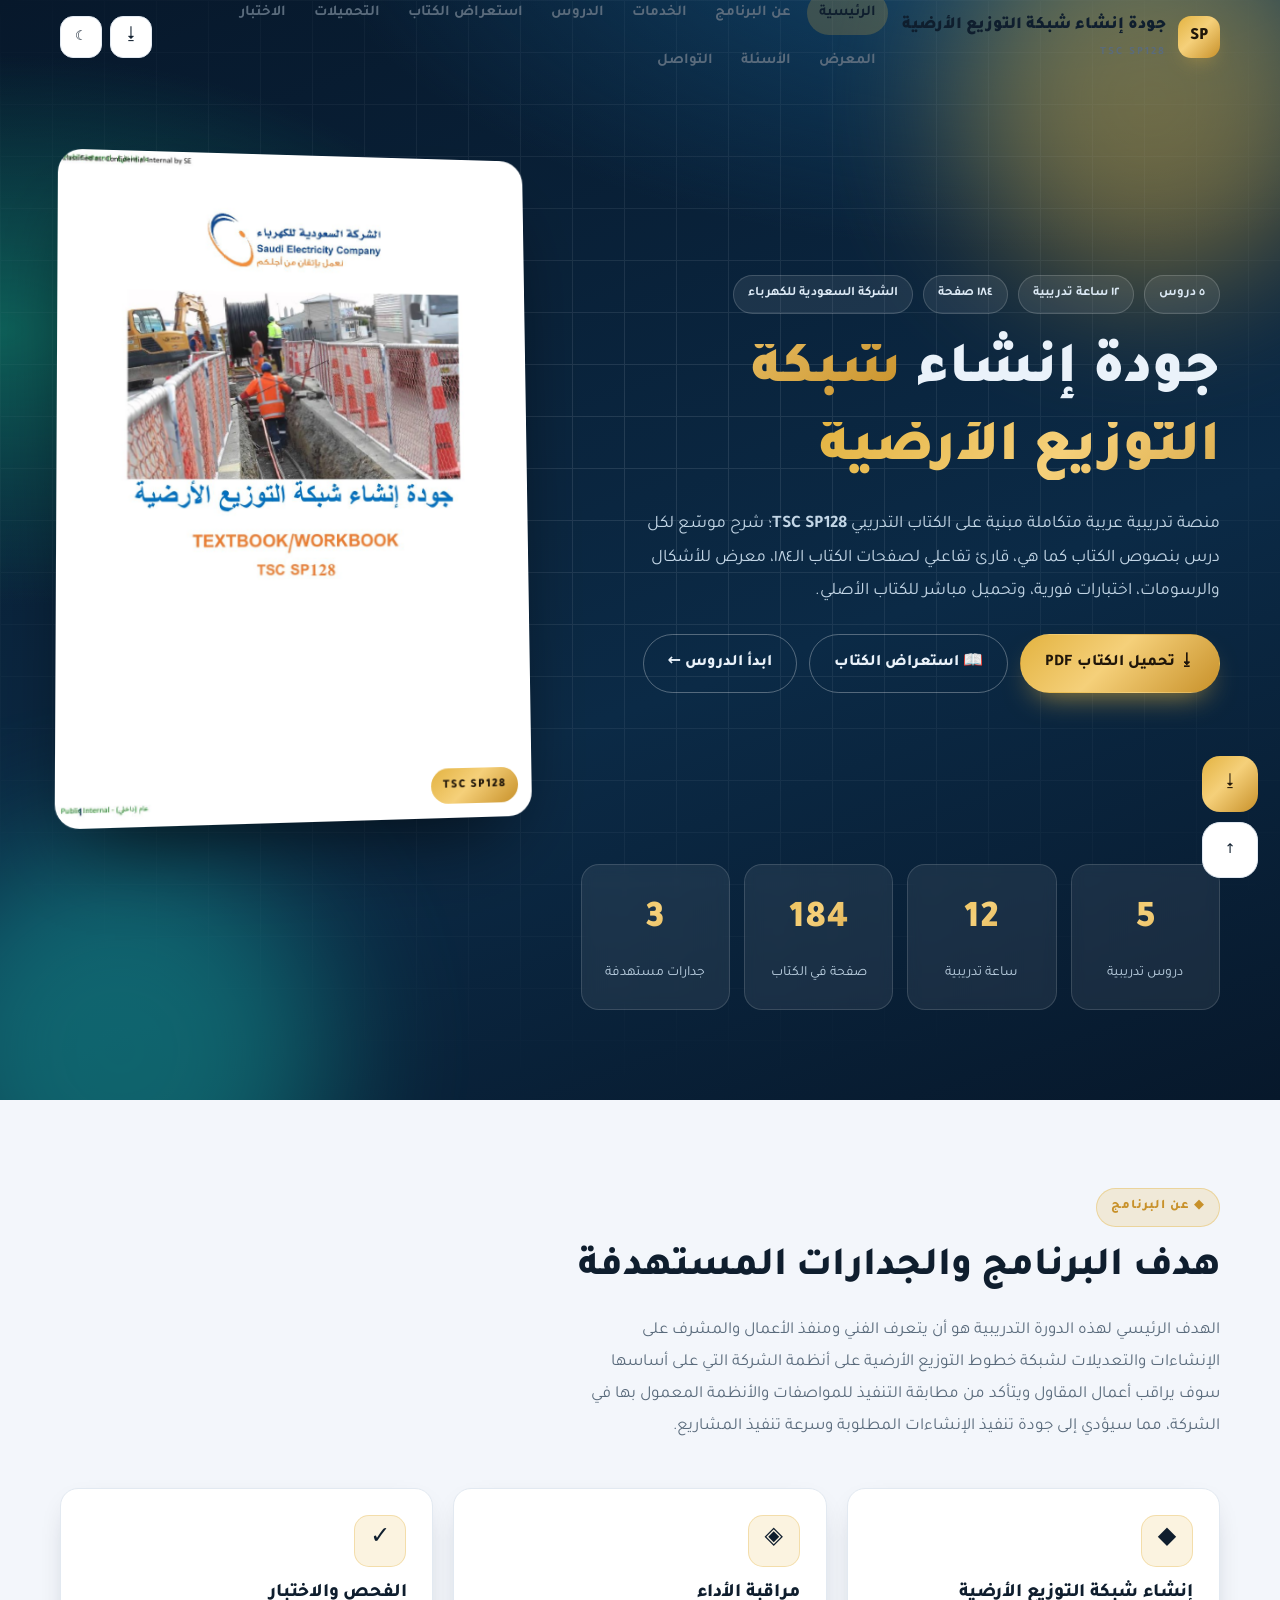
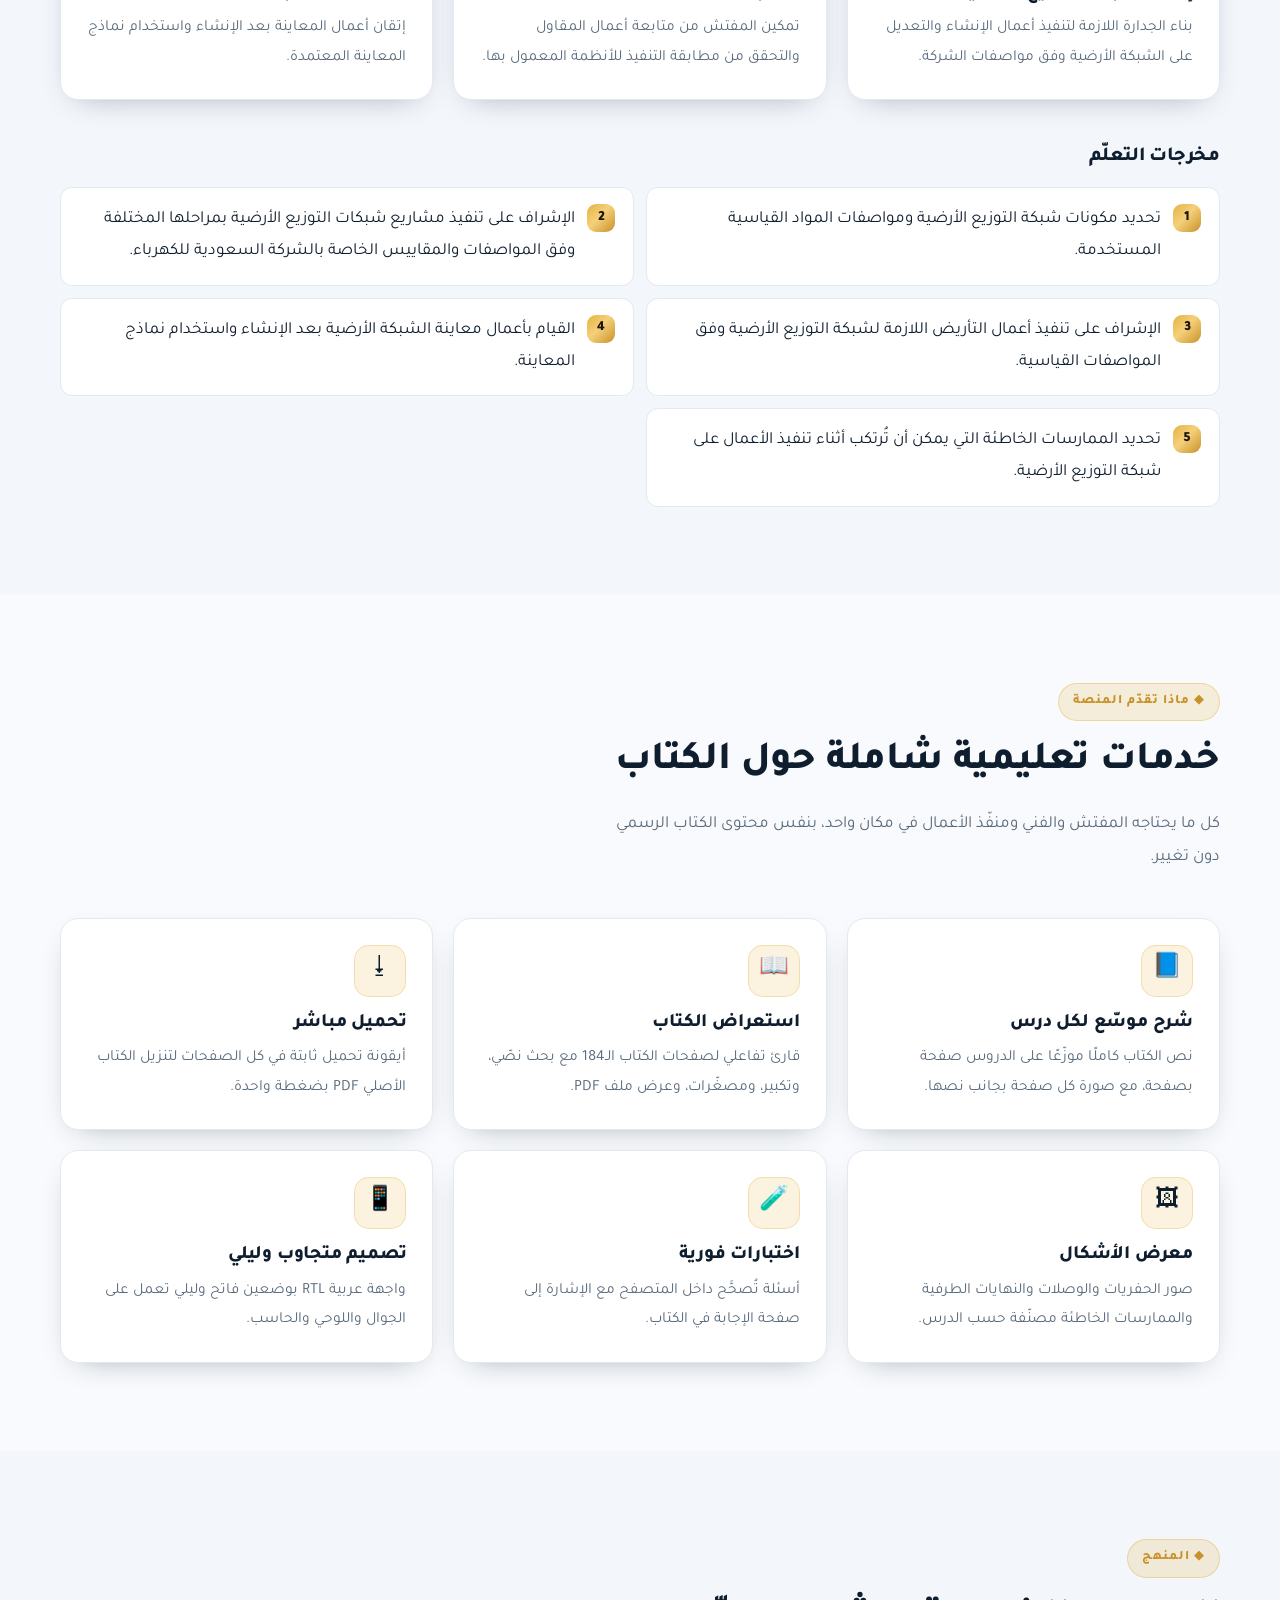
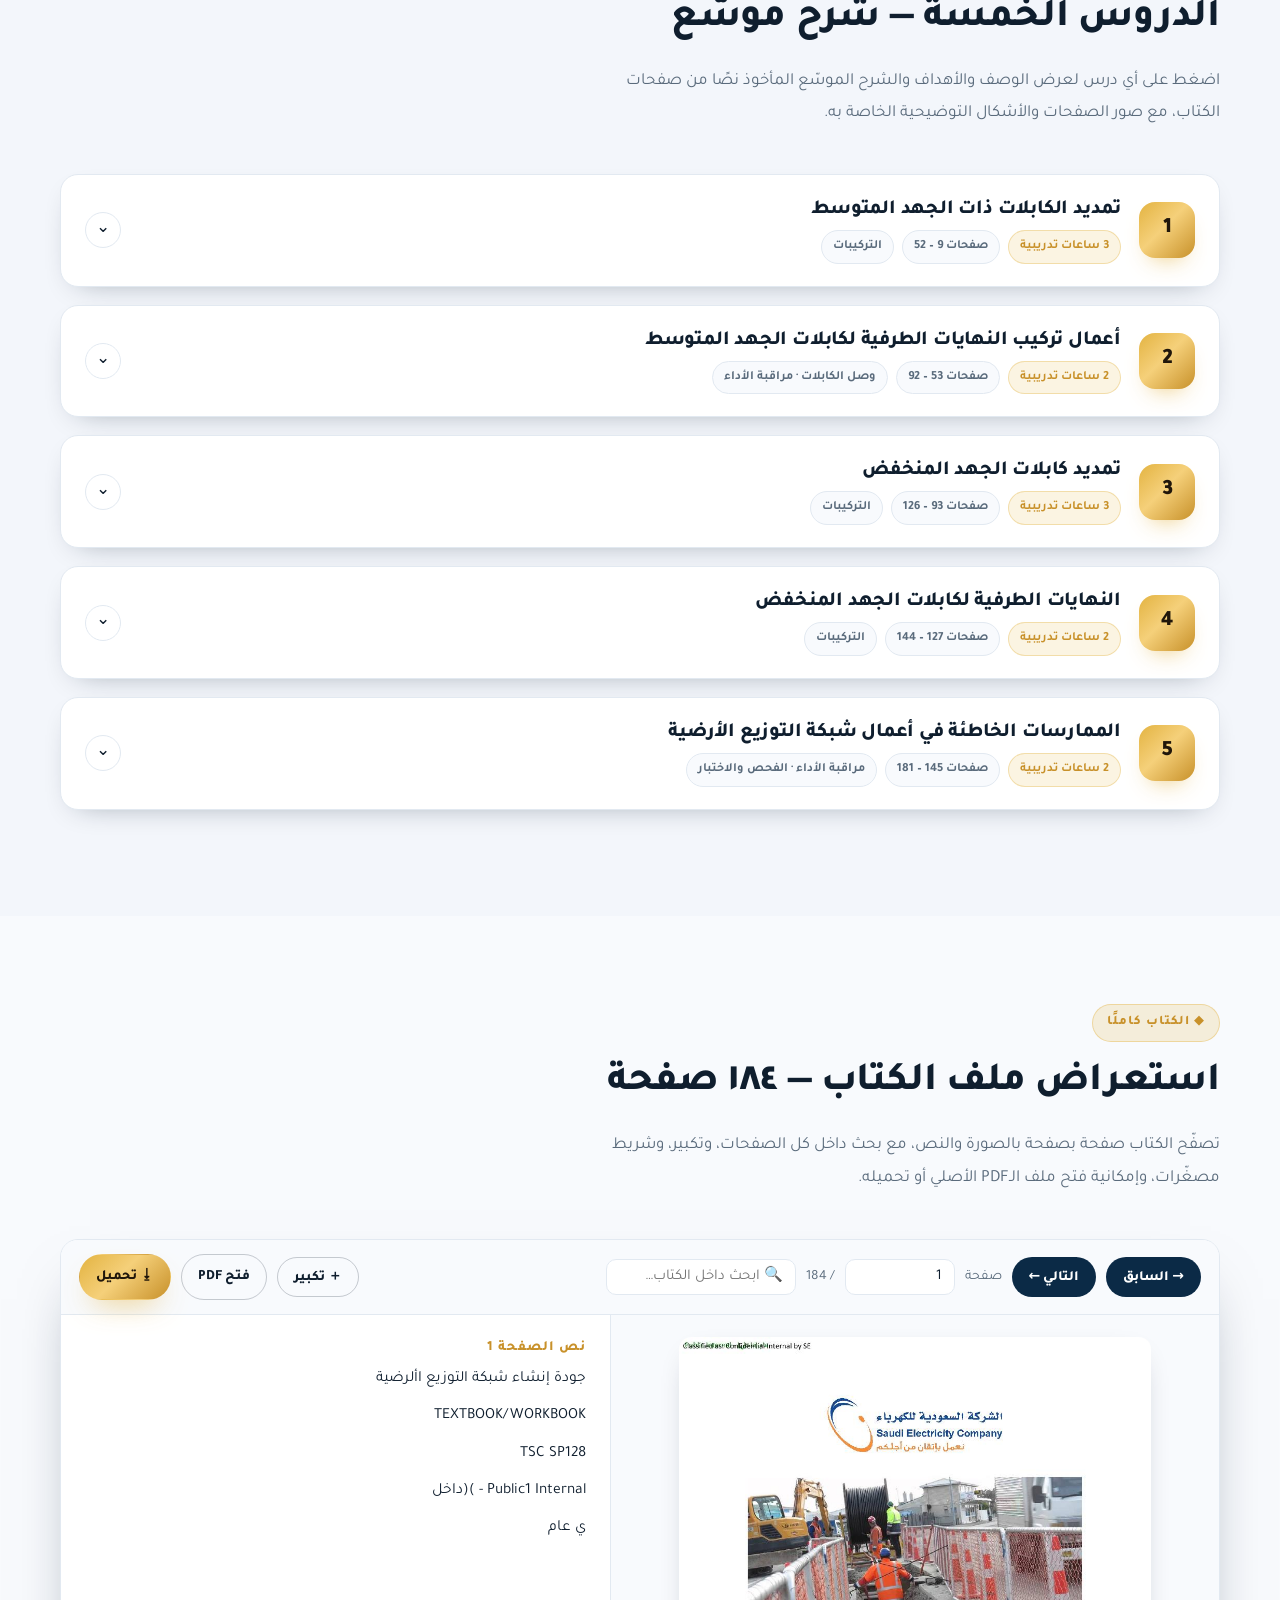
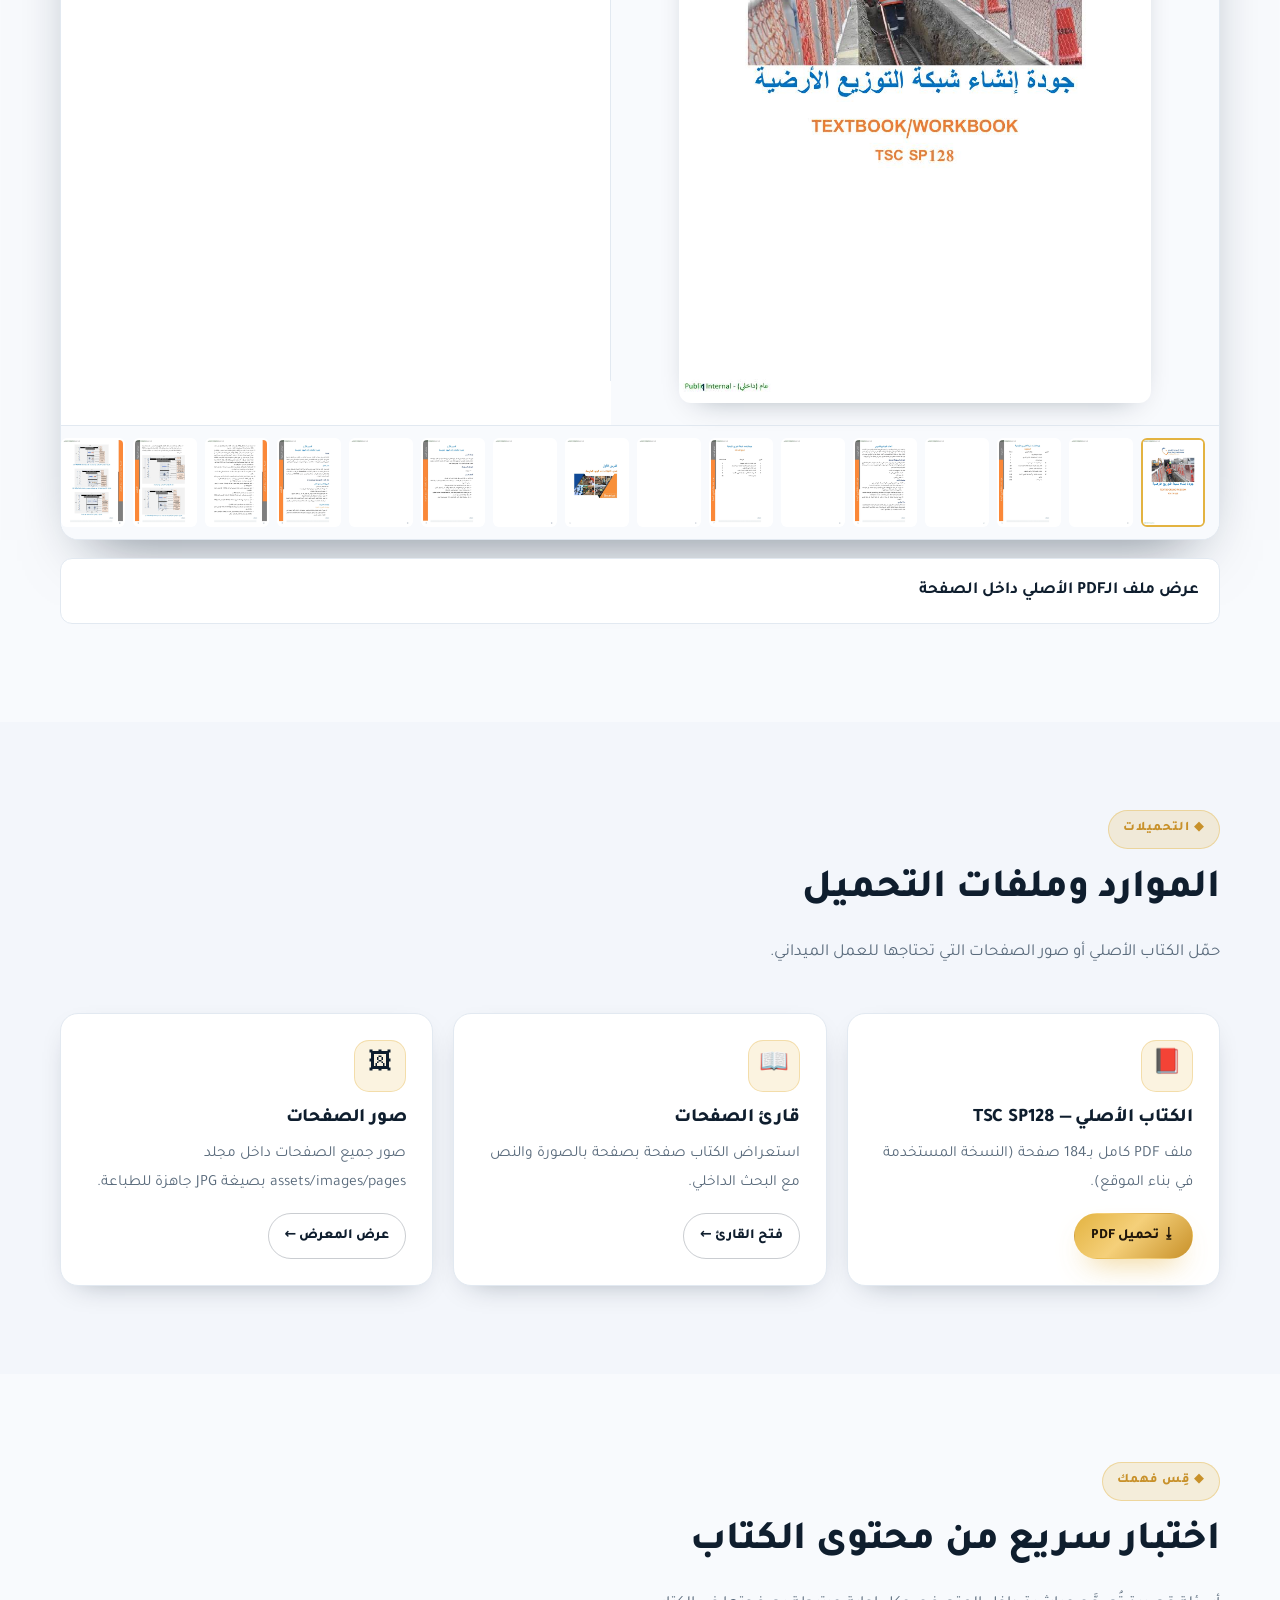
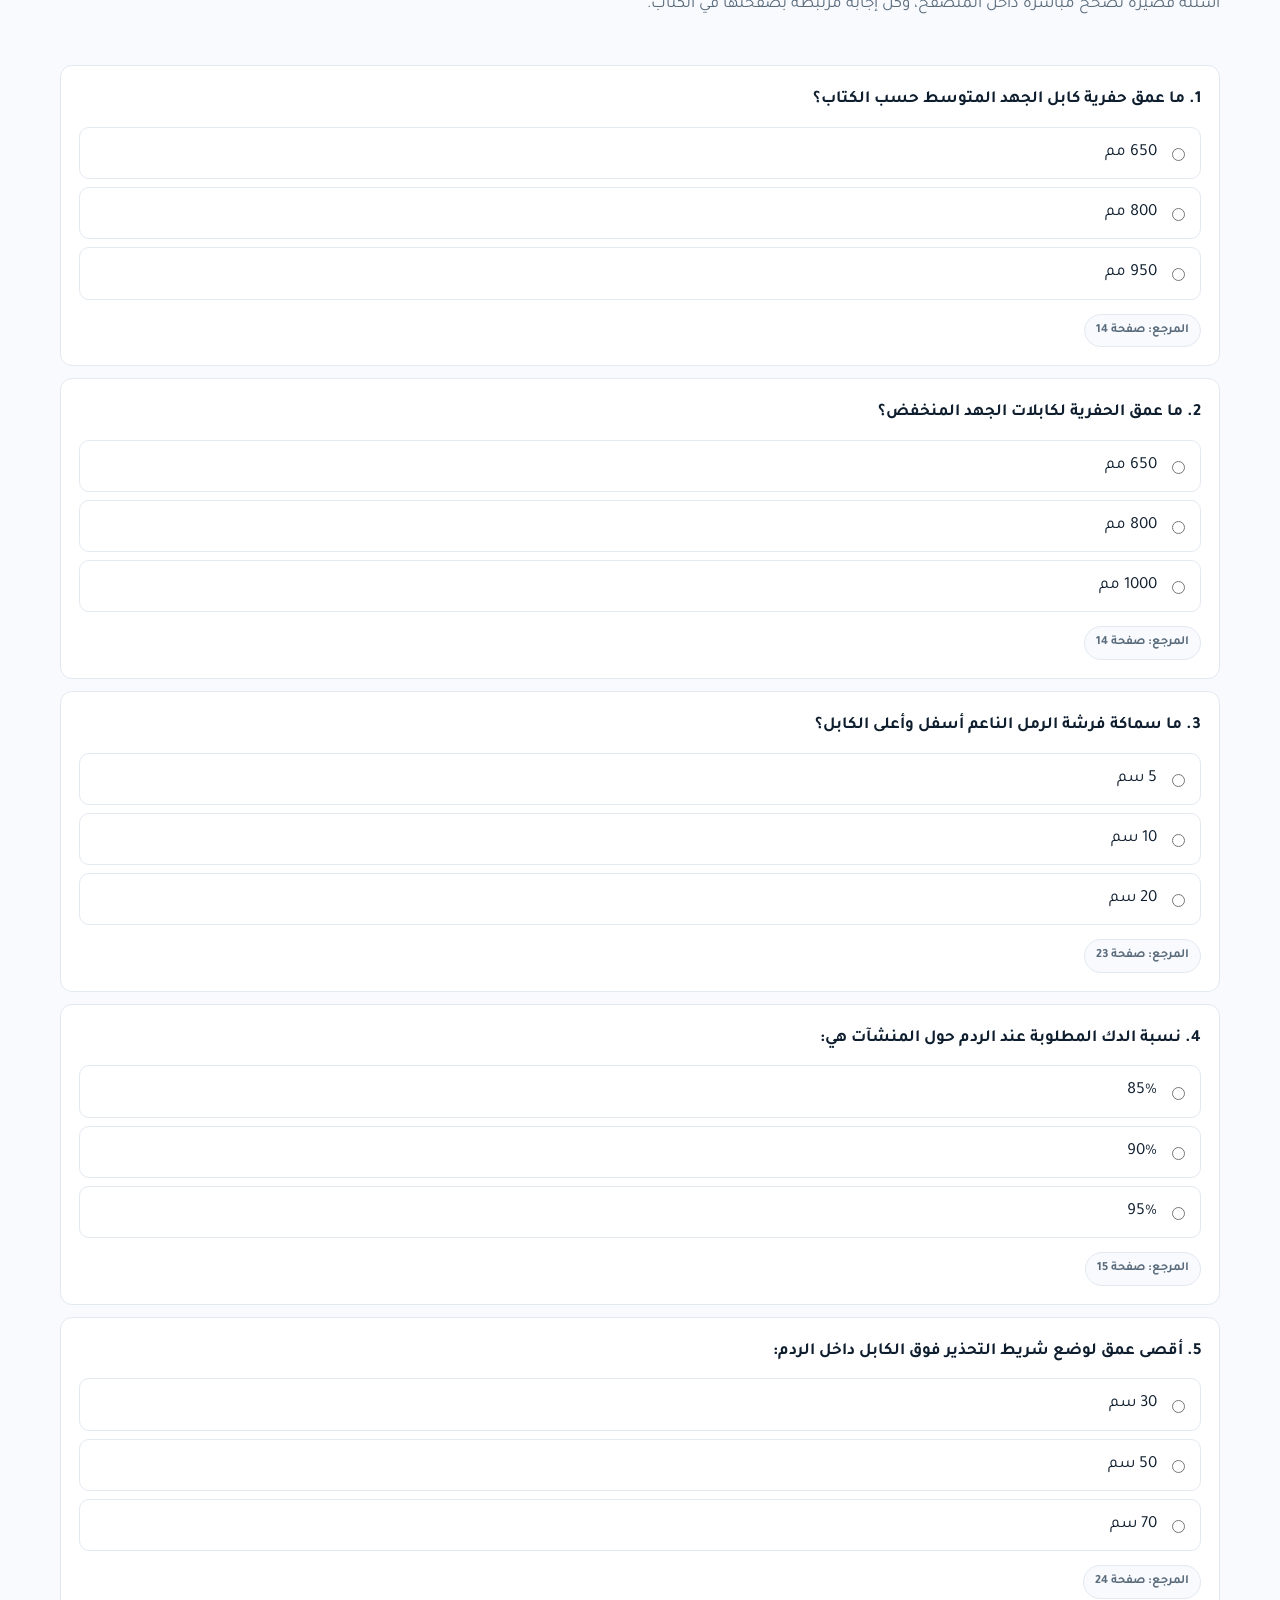
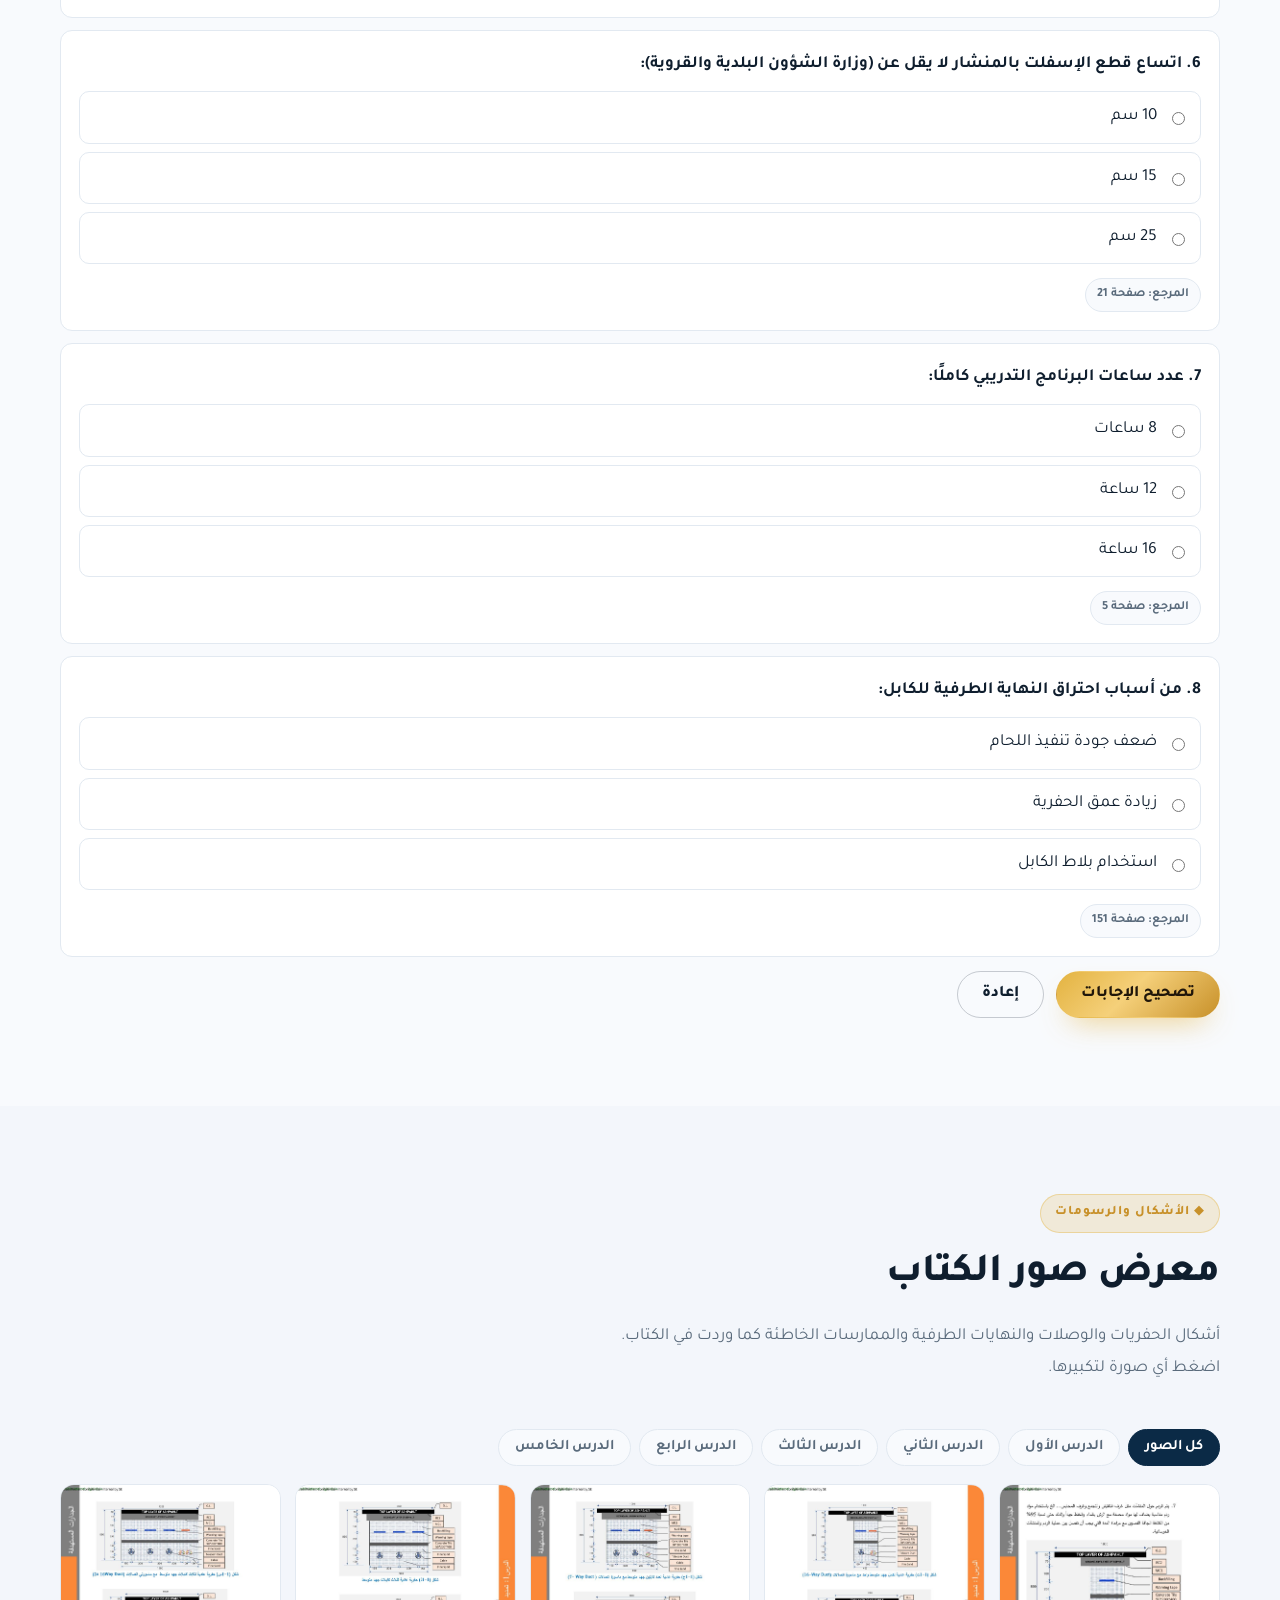
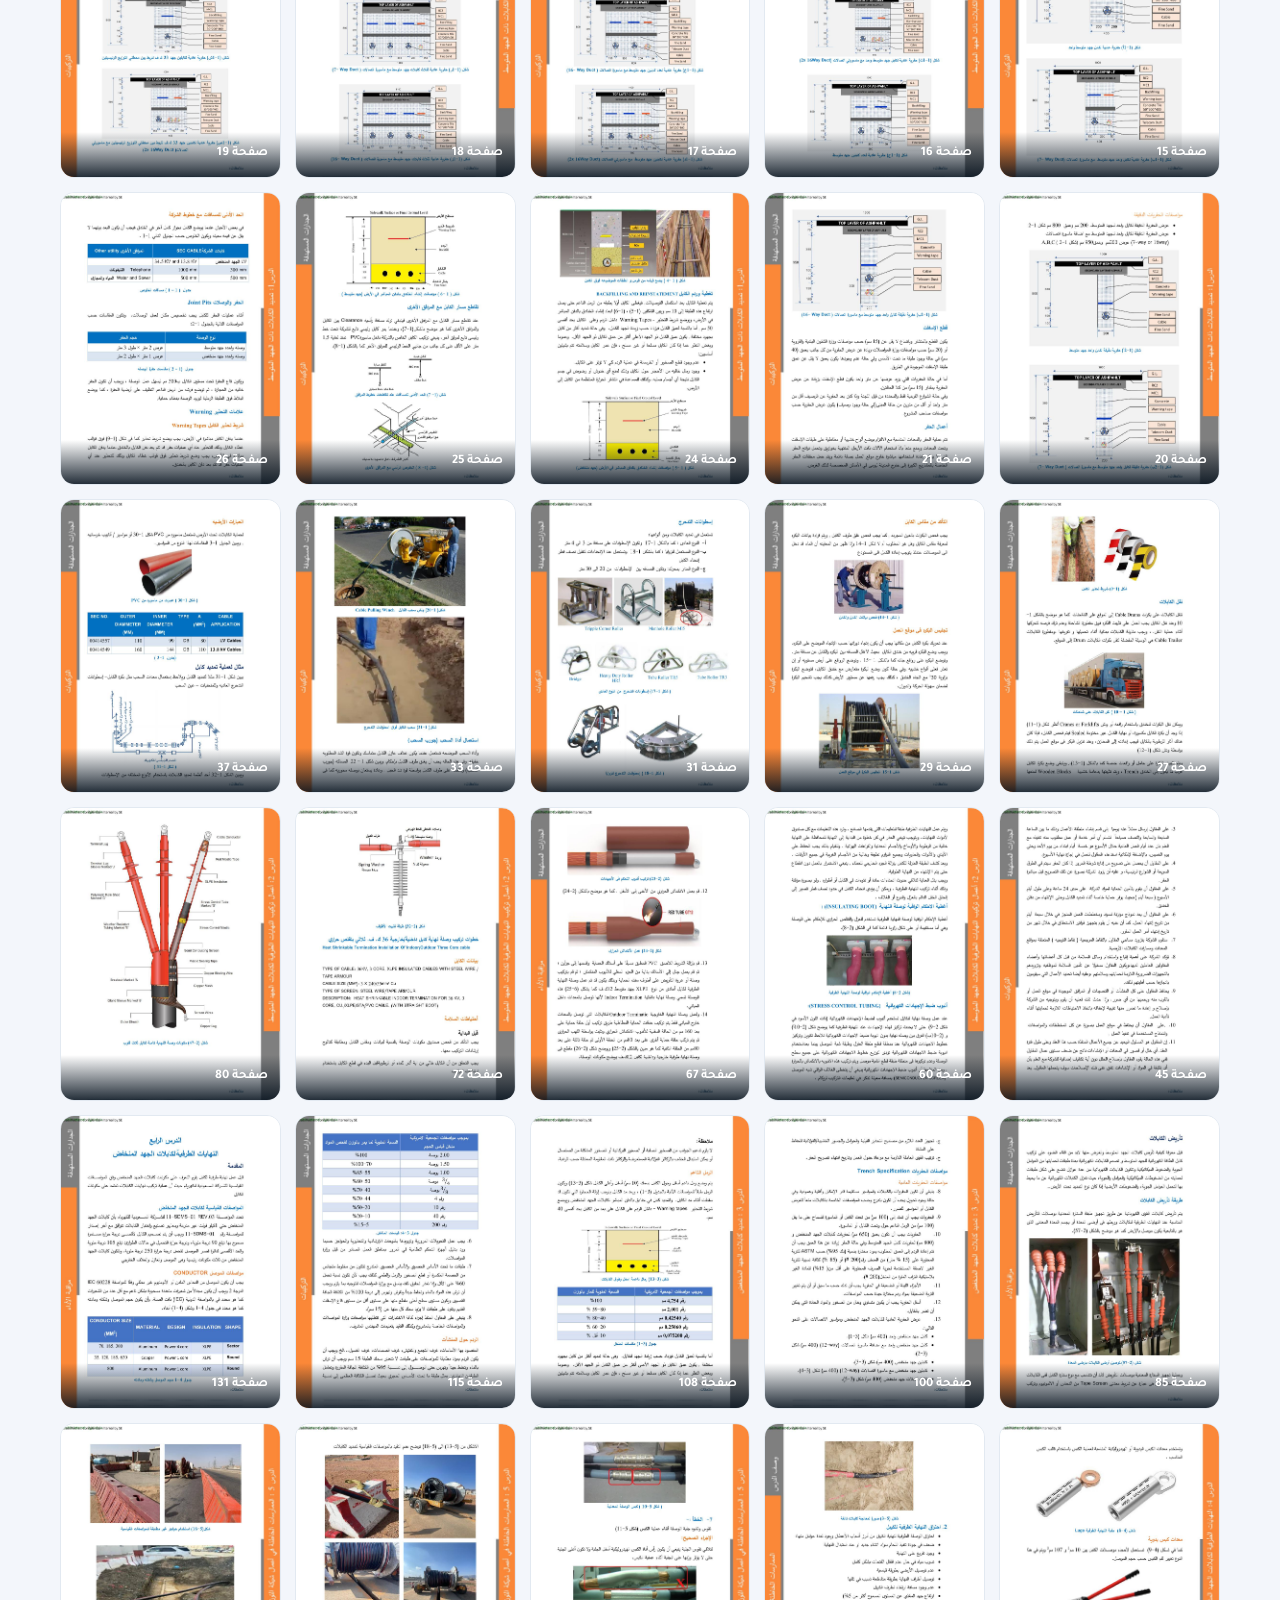
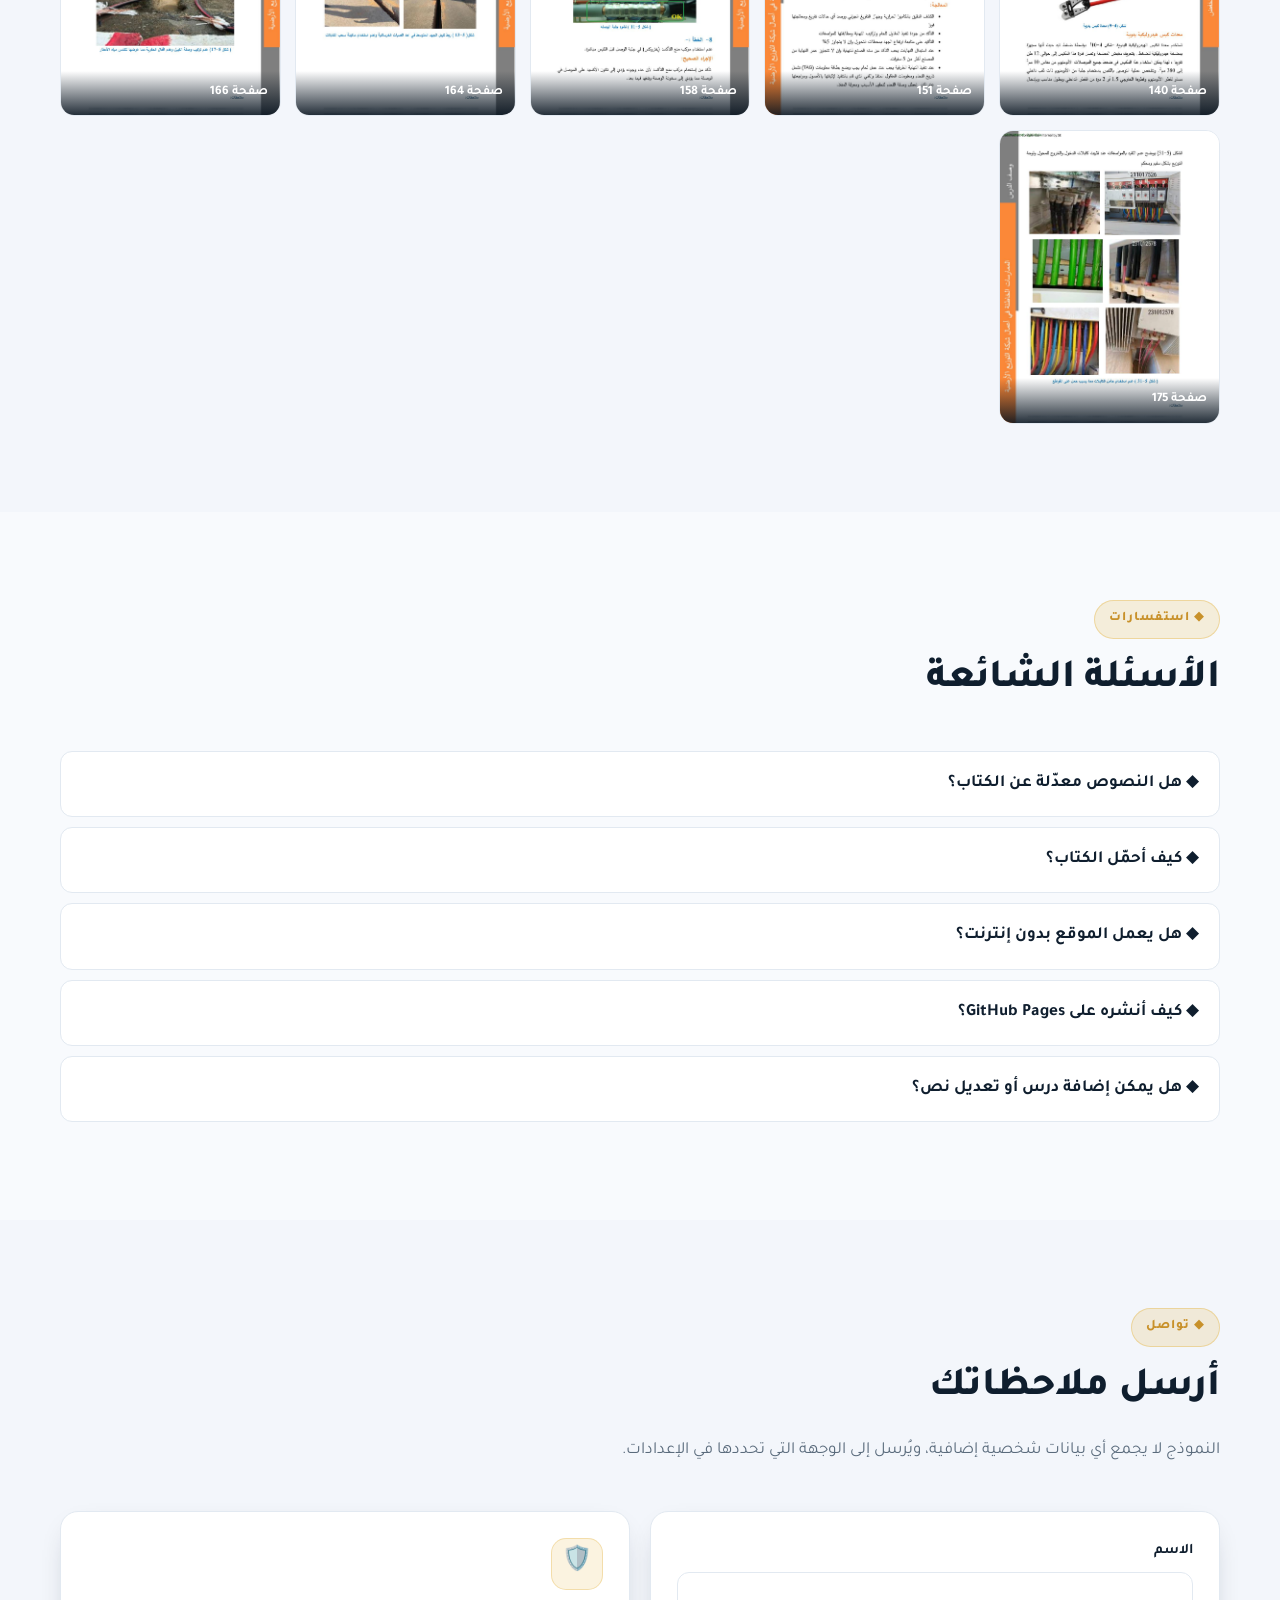
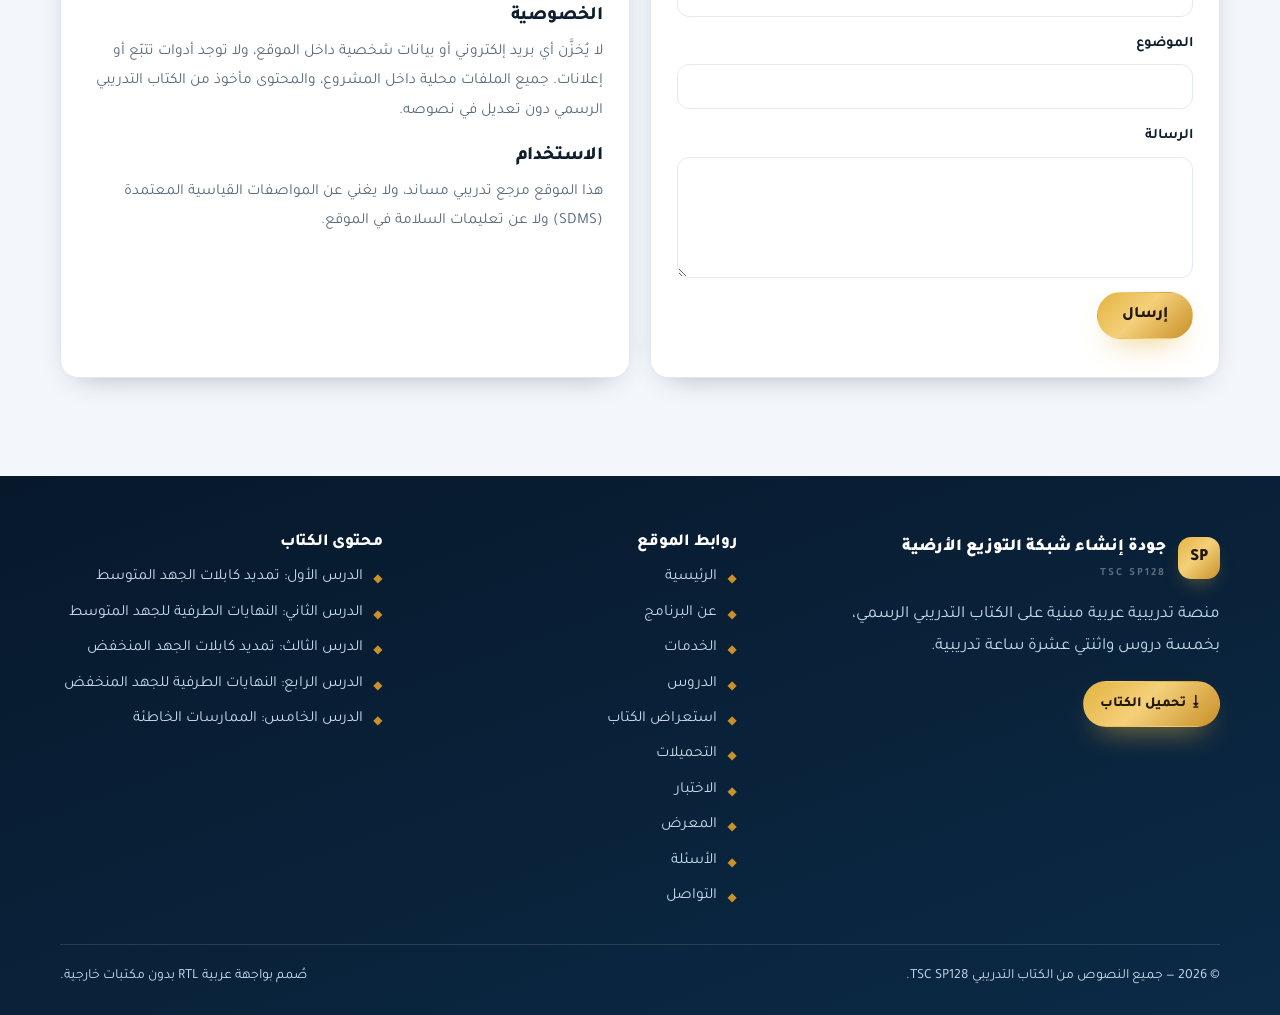
==== commit 5f4c20a6: "update" ====
--- a/index.html
+++ b/index.html
@@ -2,1372 +2,1028 @@
 <!--
   ============================================================================
   جودة إنشاء شبكة التوزيع الأرضية — TSC SP128
-  موقع تعليمي عربي (RTL) بملف واحد: HTML5 + CSS3 + JavaScript
+  موقع تعليمي عربي (RTL) — HTML5 + CSS3 + JavaScript بدون أي مكتبات خارجية
   ----------------------------------------------------------------------------
-  طريقة التعديل السريعة:
-   1) البيانات كلها في كائن واحد اسمه  SITE_DATA  في آخر الملف (داخل <script>).
-      عدّلي النصوص أو أضيفي درسًا جديدًا هناك، وسيتحدث الموقع تلقائيًا.
-   2) الروابط غير المتوفرة مكتوبة هكذا: [أضيفي الرابط هنا]
-      استبدليها بالرابط الحقيقي داخل  SITE_DATA.links .
-   3) الصور توضع في:  assets/images/
-      المجسمات ثلاثية الأبعاد (GLB) توضع في:  assets/models/
-      الأصوات توضع في:  assets/audio/
-      ملف الكتاب الأصلي PDF يوضع في:  assets/docs/SP128.pdf
-   4) لا يوجد أي بريد إلكتروني أو بيانات شخصية داخل هذا الملف.
+  محتويات المشروع:
+    index.html                 هذا الملف (التصميم + المنطق)
+    assets/data/book.js        نص الكتاب كاملاً مستخرجًا صفحة بصفحة (184 صفحة)
+    assets/images/pages/       صور صفحات الكتاب p-001.jpg … p-184.jpg
+    assets/docs/SP128.pdf      الكتاب الأصلي للتحميل والاستعراض
+    assets/images/             الغلاف والأيقونة
+  ----------------------------------------------------------------------------
+  التعديل: كل الإعدادات في كائن SITE_DATA أسفل الملف.
   ============================================================================
 -->
 <html lang="ar" dir="rtl">
 <head>
-  <meta charset="utf-8" />
-  <meta name="viewport" content="width=device-width, initial-scale=1" />
-  <meta name="theme-color" content="#0E3A5C" />
-  <title>جودة إنشاء شبكة التوزيع الأرضية — TSC SP128</title>
-  <meta name="description" content="منصة تدريبية عربية لدورة جودة إنشاء شبكة التوزيع الأرضية TSC SP128: خمسة دروس، اثنتا عشرة ساعة تدريبية، موارد واختبارات ومعرض صور من الكتاب الأصلي." />
-  <meta property="og:type" content="website" />
-  <meta property="og:title" content="جودة إنشاء شبكة التوزيع الأرضية — TSC SP128" />
-  <meta property="og:description" content="دورة تدريبية عربية في جودة إنشاء شبكات التوزيع الأرضية: الدروس والموارد والاختبارات والمعرض." />
-  <meta name="twitter:card" content="summary_large_image" />
-  <link rel="icon" href="assets/images/favicon.png" type="image/png" />
-
-  <!-- الخط العربي: Tajawal (خط واضح ومناسب للاتجاه من اليمين لليسار) -->
-  <link rel="preconnect" href="https://fonts.googleapis.com" />
-  <link rel="preconnect" href="https://fonts.gstatic.com" crossorigin />
-  <link href="https://fonts.googleapis.com/css2?family=Tajawal:wght@300;400;500;700;800&display=swap" rel="stylesheet" />
-
-  <style>
-  /* ==========================================================================
-     1) نظام التصميم: ثلاثة ألوان فقط (كحلي + ذهبي + رمادي فاتح للخلفية)
-     ========================================================================== */
-  :root{
-    --navy:#0E3A5C;          /* اللون الأساسي */
-    --navy-deep:#092740;     /* درجة أغمق للتدرجات */
-    --gold:#C8A24A;          /* لون التمييز */
-    --surface:#FFFFFF;       /* البطاقات */
-    --bg:#F5F7FA;            /* خلفية الصفحة */
-    --text:#12212E;          /* لون النص الأساسي */
-    --muted:#5A6B7A;         /* نص ثانوي */
-    --line:#E3E9EF;          /* الحدود */
-    --radius:16px;
-    --shadow:0 10px 30px -18px rgba(9,39,64,.45);
-    --shadow-lg:0 24px 50px -28px rgba(9,39,64,.55);
-    --max:1180px;
-    --gap:24px;
-  }
-
-  /* إعادة ضبط أساسية */
-  *,*::before,*::after{box-sizing:border-box;}
-  html{scroll-behavior:smooth;scroll-padding-top:86px;}
-  body{
-    margin:0;font-family:"Tajawal",system-ui,"Segoe UI",sans-serif;
-    background:var(--bg);color:var(--text);font-size:17px;line-height:1.9;
-    -webkit-font-smoothing:antialiased;
-  }
-  img{max-width:100%;display:block;}
-  a{color:inherit;text-decoration:none;}
-  button{font-family:inherit;}
-  h1,h2,h3{line-height:1.4;margin:0;font-weight:800;letter-spacing:-.2px;}
-  p{margin:0;}
-  ul{margin:0;padding:0;list-style:none;}
-
-  .wrap{max-width:var(--max);margin-inline:auto;padding-inline:20px;}
-  .section{padding:78px 0;}
-  .section--alt{background:var(--surface);}
-
-  /* عناوين الأقسام */
-  .kicker{
-    display:inline-block;font-size:.82rem;font-weight:700;letter-spacing:1px;
-    color:var(--gold);background:rgba(200,162,74,.12);
-    padding:6px 14px;border-radius:999px;margin-bottom:14px;
-  }
-  .section-title{font-size:clamp(1.5rem,3.4vw,2.1rem);}
-  .section-lead{color:var(--muted);margin-top:12px;max-width:70ch;}
-  .head{margin-bottom:42px;}
-
-  /* أزرار موحّدة الشكل */
-  .btn{
-    display:inline-flex;align-items:center;justify-content:center;gap:10px;
-    min-height:52px;padding:0 26px;border-radius:12px;border:1px solid transparent;
-    font-weight:700;font-size:1rem;cursor:pointer;transition:.22s ease;
-  }
-  .btn--primary{background:var(--navy);color:#fff;box-shadow:var(--shadow);}
-  .btn--primary:hover{background:var(--navy-deep);transform:translateY(-2px);}
-  .btn--gold{background:var(--gold);color:#241a03;}
-  .btn--gold:hover{filter:brightness(1.07);transform:translateY(-2px);}
-  .btn--ghost{background:transparent;color:var(--navy);border-color:var(--line);}
-  .btn--ghost:hover{border-color:var(--navy);background:rgba(14,58,92,.05);}
-  .btn--onDark{background:rgba(255,255,255,.1);color:#fff;border-color:rgba(255,255,255,.35);}
-  .btn--onDark:hover{background:rgba(255,255,255,.2);}
-  .btn:focus-visible,a:focus-visible,button:focus-visible,summary:focus-visible,
-  input:focus-visible,textarea:focus-visible{outline:3px solid var(--gold);outline-offset:3px;}
-
-  /* ===================== 2) الشريط العلوي والقائمة ===================== */
-  .site-header{
-    position:sticky;top:0;z-index:60;background:rgba(255,255,255,.92);
-    backdrop-filter:blur(10px);border-bottom:1px solid var(--line);
-  }
-  .nav{display:flex;align-items:center;gap:16px;min-height:74px;}
-  .brand{display:flex;align-items:center;gap:12px;font-weight:800;font-size:1.02rem;}
-  .brand .mark{
-    width:42px;height:42px;border-radius:12px;flex:none;
-    background:linear-gradient(140deg,var(--navy),var(--navy-deep));
-    color:var(--gold);display:grid;place-items:center;font-size:.72rem;font-weight:800;
-  }
-  .brand small{display:block;font-size:.72rem;color:var(--muted);font-weight:500;}
-  .nav-links{display:flex;gap:4px;margin-inline-start:auto;flex-wrap:wrap;}
-  .nav-links a{
-    padding:9px 13px;border-radius:10px;font-size:.94rem;font-weight:600;color:var(--muted);
-    transition:.2s;
-  }
-  .nav-links a:hover{color:var(--navy);background:rgba(14,58,92,.06);}
-  .nav-links a.is-active{color:var(--navy);background:rgba(14,58,92,.09);}
-  .nav-toggle{
-    display:none;margin-inline-start:auto;width:48px;height:48px;border-radius:12px;
-    border:1px solid var(--line);background:#fff;cursor:pointer;
-  }
-  .nav-toggle span{display:block;width:20px;height:2px;background:var(--navy);margin:4px auto;border-radius:2px;}
-
-  @media(max-width:1024px){
-    .nav-toggle{display:block;}
-    .nav-links{
-      position:absolute;inset-inline:12px;top:78px;background:#fff;border:1px solid var(--line);
-      border-radius:var(--radius);box-shadow:var(--shadow-lg);flex-direction:column;gap:2px;padding:12px;
-      display:none;
-    }
-    .nav-links.is-open{display:flex;}
-    .nav-links a{padding:13px;font-size:1rem;}
-  }
-
-  /* ===================== 3) الواجهة الرئيسية ===================== */
-  .hero{
-    background:
-      radial-gradient(1000px 460px at 85% -10%,rgba(200,162,74,.22),transparent 60%),
-      linear-gradient(160deg,var(--navy) 0%,var(--navy-deep) 100%);
-    color:#fff;padding:86px 0 96px;overflow:hidden;
-  }
-  .hero-grid{display:grid;grid-template-columns:1.15fr .85fr;gap:56px;align-items:center;}
-  .hero h1{font-size:clamp(1.9rem,4.6vw,3.05rem);}
-  .hero p.lead{color:rgba(255,255,255,.82);margin-top:18px;font-size:1.06rem;max-width:56ch;}
-  .hero .tag{
-    display:inline-flex;gap:8px;align-items:center;font-size:.8rem;font-weight:700;letter-spacing:1px;
-    background:rgba(255,255,255,.12);border:1px solid rgba(255,255,255,.2);
-    padding:7px 15px;border-radius:999px;color:var(--gold);margin-bottom:18px;
-  }
-  .hero-actions{display:flex;flex-wrap:wrap;gap:14px;margin-top:30px;}
-  .hero-figure{
-    border-radius:22px;overflow:hidden;border:1px solid rgba(255,255,255,.22);
-    box-shadow:var(--shadow-lg);background:rgba(255,255,255,.06);
-    animation:riseIn .9s cubic-bezier(.2,.7,.3,1) both;
-  }
-  .hero-figure img{width:100%;height:auto;}
-  @keyframes riseIn{from{opacity:0;transform:translateY(26px) scale(.98);}to{opacity:1;transform:none;}}
-  @media(max-width:900px){.hero-grid{grid-template-columns:1fr;gap:34px;}}
-
-  /* شريط الإحصاءات */
-  .stats{display:grid;grid-template-columns:repeat(4,1fr);gap:14px;margin-top:52px;}
-  .stat{
-    background:rgba(255,255,255,.08);border:1px solid rgba(255,255,255,.16);
-    border-radius:var(--radius);padding:20px;text-align:center;
-  }
-  .stat b{display:block;font-size:1.9rem;color:var(--gold);line-height:1.2;}
-  .stat span{font-size:.9rem;color:rgba(255,255,255,.8);}
-  @media(max-width:680px){.stats{grid-template-columns:repeat(2,1fr);}}
-
-  /* ===================== 4) البطاقات ===================== */
-  .grid{display:grid;gap:var(--gap);}
-  .grid-3{grid-template-columns:repeat(3,1fr);}
-  .grid-2{grid-template-columns:repeat(2,1fr);}
-  @media(max-width:960px){.grid-3{grid-template-columns:repeat(2,1fr);}}
-  @media(max-width:680px){.grid-3,.grid-2{grid-template-columns:1fr;}}
-
-  .card{
-    background:var(--surface);border:1px solid var(--line);border-radius:var(--radius);
-    padding:26px;box-shadow:var(--shadow);transition:.25s ease;height:100%;
-    display:flex;flex-direction:column;gap:12px;
-  }
-  .card:hover{transform:translateY(-5px);border-color:rgba(14,58,92,.28);box-shadow:var(--shadow-lg);}
-  .card h3{font-size:1.12rem;}
-  .card p{color:var(--muted);font-size:.97rem;}
-  .card .icon{
-    width:48px;height:48px;border-radius:14px;display:grid;place-items:center;
-    background:rgba(14,58,92,.08);color:var(--navy);font-size:1.35rem;
-  }
-  .card .num{
-    width:44px;height:44px;border-radius:12px;background:var(--navy);color:var(--gold);
-    display:grid;place-items:center;font-weight:800;font-size:1.05rem;
-  }
-  .meta{display:flex;flex-wrap:wrap;gap:8px;}
-  .chip{
-    font-size:.8rem;font-weight:700;color:var(--navy);background:rgba(14,58,92,.07);
-    border-radius:999px;padding:5px 12px;
-  }
-  .chip--gold{color:#5b4409;background:rgba(200,162,74,.18);}
-  .card ul.bullets li{
-    position:relative;padding-inline-start:20px;color:var(--muted);font-size:.95rem;margin-top:6px;
-  }
-  .card ul.bullets li::before{
-    content:"";position:absolute;inset-inline-start:0;top:13px;width:8px;height:8px;
-    border-radius:50%;background:var(--gold);
-  }
-  .card .spacer{margin-top:auto;}
-
-  /* ===================== 5) جدول توزيع الساعات ===================== */
-  .table-wrap{overflow-x:auto;border:1px solid var(--line);border-radius:var(--radius);background:#fff;}
-  table{width:100%;border-collapse:collapse;min-width:520px;}
-  caption{text-align:right;padding:16px 20px;font-weight:700;color:var(--muted);font-size:.92rem;}
-  th,td{padding:15px 20px;text-align:right;border-bottom:1px solid var(--line);font-size:.97rem;}
-  thead th{background:var(--navy);color:#fff;font-weight:700;}
-  tbody tr:last-child td{border-bottom:0;}
-  tbody tr:nth-child(even){background:#FAFCFE;}
-  tfoot td{font-weight:800;background:rgba(200,162,74,.14);}
-
-  /* ===================== 6) الاختبارات ===================== */
-  .quiz{background:var(--surface);border:1px solid var(--line);border-radius:var(--radius);padding:28px;box-shadow:var(--shadow);}
-  .quiz-q{border-top:1px solid var(--line);padding-top:20px;margin-top:20px;}
-  .quiz-q:first-of-type{border-top:0;padding-top:0;margin-top:0;}
-  .quiz-q h3{font-size:1.03rem;margin-bottom:12px;}
-  .opts{display:grid;gap:10px;}
-  .opt{
-    display:flex;align-items:center;gap:12px;padding:13px 16px;border:1px solid var(--line);
-    border-radius:12px;cursor:pointer;font-size:.97rem;transition:.18s;background:#fff;
-  }
-  .opt:hover{border-color:var(--navy);background:rgba(14,58,92,.04);}
-  .opt input{accent-color:var(--navy);width:18px;height:18px;flex:none;}
-  .opt.correct{border-color:#1E7A4B;background:rgba(30,122,75,.09);}
-  .opt.wrong{border-color:#B4372F;background:rgba(180,55,47,.09);}
-  .quiz-bar{display:flex;flex-wrap:wrap;gap:14px;align-items:center;margin-top:26px;}
-  .quiz-score{font-weight:800;color:var(--navy);}
-
-  /* ===================== 7) المعرض ===================== */
-  .gallery{display:grid;grid-template-columns:repeat(4,1fr);gap:16px;}
-  @media(max-width:960px){.gallery{grid-template-columns:repeat(3,1fr);}}
-  @media(max-width:620px){.gallery{grid-template-columns:repeat(2,1fr);}}
-  .gallery figure{
-    margin:0;border:1px solid var(--line);border-radius:14px;overflow:hidden;background:#fff;
-    cursor:zoom-in;transition:.25s;box-shadow:var(--shadow);
-  }
-  .gallery figure:hover{transform:translateY(-4px);box-shadow:var(--shadow-lg);}
-  .gallery img{aspect-ratio:1/1.41;object-fit:cover;object-position:top;width:100%;background:#eef2f6;}
-  .gallery figcaption{padding:10px 12px;font-size:.84rem;color:var(--muted);}
-
-  /* نافذة عرض الصورة */
-  .lightbox{
-    position:fixed;inset:0;background:rgba(9,39,64,.9);z-index:120;display:none;
-    align-items:center;justify-content:center;padding:24px;
-  }
-  .lightbox.is-open{display:flex;}
-  .lightbox img{max-width:min(92vw,860px);max-height:86vh;border-radius:12px;object-fit:contain;}
-  .lightbox-close{
-    position:absolute;top:18px;inset-inline-start:18px;width:48px;height:48px;border-radius:50%;
-    border:1px solid rgba(255,255,255,.4);background:rgba(255,255,255,.12);color:#fff;
-    font-size:1.4rem;cursor:pointer;
-  }
-
-  /* ===================== 8) الأسئلة الشائعة ===================== */
-  details.faq{
-    background:var(--surface);border:1px solid var(--line);border-radius:14px;
-    padding:4px 20px;margin-bottom:12px;box-shadow:var(--shadow);
-  }
-  details.faq summary{
-    cursor:pointer;list-style:none;padding:18px 0;font-weight:700;display:flex;
-    align-items:center;justify-content:space-between;gap:14px;
-  }
-  details.faq summary::-webkit-details-marker{display:none;}
-  details.faq summary::after{content:"+";color:var(--gold);font-size:1.5rem;font-weight:800;line-height:1;}
-  details.faq[open] summary::after{content:"−";}
-  details.faq p{padding-bottom:20px;color:var(--muted);font-size:.97rem;}
-
-  /* ===================== 9) نموذج التواصل ===================== */
-  .form{display:grid;gap:16px;}
-  .field label{display:block;font-weight:700;font-size:.92rem;margin-bottom:7px;}
-  .field input,.field textarea{
-    width:100%;padding:14px 16px;border:1px solid var(--line);border-radius:12px;
-    font-family:inherit;font-size:1rem;background:#fff;color:var(--text);
-  }
-  .field textarea{min-height:130px;resize:vertical;}
-  .field input:focus,.field textarea:focus{border-color:var(--navy);}
-  .hp{position:absolute;inset-inline-start:-9999px;width:1px;height:1px;overflow:hidden;}
-  .form-note{font-size:.88rem;color:var(--muted);}
-  .form-msg{
-    display:none;padding:14px 16px;border-radius:12px;font-weight:700;font-size:.95rem;
-    background:rgba(30,122,75,.1);color:#14603a;border:1px solid rgba(30,122,75,.3);
-  }
-  .form-msg.is-error{background:rgba(180,55,47,.1);color:#8d2b24;border-color:rgba(180,55,47,.3);}
-  .form-msg.is-visible{display:block;}
-
-  /* ===================== 10) التذييل ===================== */
-  .site-footer{background:var(--navy-deep);color:rgba(255,255,255,.78);padding:60px 0 26px;}
-  .footer-grid{display:grid;grid-template-columns:1.4fr 1fr 1fr;gap:38px;}
-  @media(max-width:800px){.footer-grid{grid-template-columns:1fr;gap:26px;}}
-  .site-footer h4{color:#fff;font-size:1rem;margin:0 0 14px;font-weight:800;}
-  .site-footer a:hover{color:var(--gold);}
-  .site-footer li{margin-bottom:9px;font-size:.95rem;}
-  .footer-bottom{
-    margin-top:40px;padding-top:22px;border-top:1px solid rgba(255,255,255,.14);
-    text-align:center;font-size:.93rem;color:rgba(255,255,255,.72);
-  }
-
-  /* ===================== 11) زر واتساب العائم + زر أعلى الصفحة ===================== */
-  .floating{position:fixed;inset-inline-start:20px;bottom:20px;z-index:70;display:grid;gap:12px;}
-  .fab{
-    width:58px;height:58px;border-radius:50%;border:0;cursor:pointer;display:grid;place-items:center;
-    box-shadow:var(--shadow-lg);transition:.22s;
-  }
-  .fab:hover{transform:translateY(-3px) scale(1.05);}
-  .fab--wa{background:#128C7E;color:#fff;}
-  .fab--top{background:var(--navy);color:#fff;opacity:0;pointer-events:none;font-size:1.3rem;}
-  .fab--top.is-visible{opacity:1;pointer-events:auto;}
-  .fab svg{width:28px;height:28px;fill:currentColor;}
-
-  /* رسالة منبثقة صغيرة (توست) */
-  .toast{
-    position:fixed;bottom:24px;inset-inline-end:24px;z-index:130;max-width:320px;
-    background:var(--navy);color:#fff;padding:14px 18px;border-radius:12px;font-size:.94rem;
-    box-shadow:var(--shadow-lg);opacity:0;transform:translateY(12px);transition:.25s;pointer-events:none;
-  }
-  .toast.is-visible{opacity:1;transform:none;}
-
-  /* ===================== 12) الحركات عند التمرير ===================== */
-  .reveal{opacity:0;transform:translateY(22px);transition:opacity .6s ease,transform .6s ease;}
-  .reveal.is-in{opacity:1;transform:none;}
-  @media(prefers-reduced-motion:reduce){
-    *{animation:none!important;transition:none!important;}
-    .reveal{opacity:1;transform:none;}
-    html{scroll-behavior:auto;}
-  }
-
-  /* تجاوز الروابط للقارئات الشاشية */
-  .skip{
-    position:absolute;inset-inline-start:-9999px;top:0;background:var(--gold);color:#241a03;
-    padding:12px 18px;border-radius:0 0 12px 0;font-weight:700;z-index:200;
-  }
-  .skip:focus{inset-inline-start:0;}
-  .sr-only{position:absolute;width:1px;height:1px;overflow:hidden;clip:rect(0 0 0 0);white-space:nowrap;}
-  </style>
+<meta charset="utf-8" />
+<meta name="viewport" content="width=device-width, initial-scale=1" />
+<meta name="theme-color" content="#07182b" />
+<title>جودة إنشاء شبكة التوزيع الأرضية — TSC SP128</title>
+<meta name="description" content="منصة تدريبية عربية تفاعلية لدورة جودة إنشاء شبكة التوزيع الأرضية TSC SP128: خمسة دروس، 12 ساعة تدريبية، شرح موسّع من الكتاب، قارئ كتاب بـ184 صفحة، معرض صور، اختبارات، وتحميل الكتاب PDF." />
+<meta property="og:type" content="website" />
+<meta property="og:title" content="جودة إنشاء شبكة التوزيع الأرضية — TSC SP128" />
+<meta property="og:description" content="شرح موسّع لكل دروس الكتاب مع قارئ صفحات تفاعلي ومعرض صور واختبارات وتحميل الكتاب." />
+<meta name="twitter:card" content="summary_large_image" />
+<link rel="icon" href="assets/images/favicon.png" type="image/png" />
+<link rel="preconnect" href="https://fonts.googleapis.com" />
+<link rel="preconnect" href="https://fonts.gstatic.com" crossorigin />
+<link href="https://fonts.googleapis.com/css2?family=Tajawal:wght@300;400;500;700;800;900&display=swap" rel="stylesheet" />
+<style>
+/* ==========================================================================
+   1) نظام التصميم
+   ========================================================================== */
+:root{
+  --navy:#0B2A46; --navy-2:#07182b; --ink:#0d1b2a;
+  --gold:#E3B341; --gold-2:#C8912A;
+  --teal:#17B0A6; --sky:#38BDF8;
+  --bg:#F3F6FB; --surface:#FFFFFF; --surface-2:#F8FAFD;
+  --text:#0F1E2E; --muted:#5A6B7C; --line:#E2E9F1;
+  --radius:18px; --radius-sm:12px;
+  --shadow:0 10px 30px -18px rgba(7,24,43,.45);
+  --shadow-lg:0 30px 60px -30px rgba(7,24,43,.55);
+  --max:1200px;
+  --grad:linear-gradient(135deg,var(--gold),#F5D07A 45%,var(--gold-2));
+  --grad-cool:linear-gradient(135deg,var(--teal),var(--sky));
+}
+html[data-theme="dark"]{
+  --bg:#061422; --surface:#0C2135; --surface-2:#0A1B2C;
+  --text:#EAF2FA; --muted:#9CB2C6; --line:#183350;
+  --shadow:0 10px 30px -18px rgba(0,0,0,.8);
+  --shadow-lg:0 30px 60px -28px rgba(0,0,0,.85);
+}
+*,*::before,*::after{box-sizing:border-box}
+html{scroll-behavior:smooth;scroll-padding-top:96px}
+body{
+  margin:0;font-family:"Tajawal",system-ui,sans-serif;background:var(--bg);color:var(--text);
+  line-height:1.9;font-size:17px;-webkit-font-smoothing:antialiased;overflow-x:hidden;
+}
+img{max-width:100%;display:block}
+a{color:inherit;text-decoration:none}
+button{font-family:inherit}
+.wrap{max-width:var(--max);margin:0 auto;padding:0 20px}
+.section{padding:88px 0;position:relative}
+.section.alt{background:var(--surface-2)}
+h1,h2,h3,h4{line-height:1.35;margin:0 0 .5em;font-weight:800;letter-spacing:-.2px}
+h2{font-size:clamp(26px,3.4vw,40px)}
+p{margin:0 0 1em}
+.lead{color:var(--muted);font-size:1.06rem;max-width:70ch}
+
+/* شارة القسم */
+.eyebrow{display:inline-flex;align-items:center;gap:8px;font-weight:800;font-size:13px;
+  letter-spacing:1px;color:var(--gold-2);background:color-mix(in oklab,var(--gold) 18%,transparent);
+  border:1px solid color-mix(in oklab,var(--gold) 40%,transparent);padding:6px 14px;border-radius:999px;margin-bottom:14px}
+html[data-theme="dark"] .eyebrow{color:var(--gold)}
+.head{max-width:820px;margin-bottom:44px}
+
+/* أزرار */
+.btn{display:inline-flex;align-items:center;justify-content:center;gap:10px;padding:13px 24px;border-radius:999px;
+  font-weight:800;border:1px solid transparent;cursor:pointer;transition:.25s transform,.25s box-shadow,.25s background;font-size:16px}
+.btn:hover{transform:translateY(-2px)}
+.btn-gold{background:var(--grad);color:#20160A;box-shadow:0 14px 30px -14px rgba(227,179,65,.8)}
+.btn-ghost{background:transparent;border-color:color-mix(in oklab,var(--text) 22%,transparent);color:var(--text)}
+.btn-solid{background:var(--navy);color:#fff}
+html[data-theme="dark"] .btn-solid{background:var(--grad-cool);color:#05202a}
+.btn-sm{padding:9px 16px;font-size:14px}
+
+/* ==========================================================================
+   2) الرأس والقائمة
+   ========================================================================== */
+.progress{position:fixed;inset-block-start:0;inset-inline:0;height:3px;z-index:70;background:transparent}
+.progress i{display:block;height:100%;width:0;background:var(--grad)}
+header{position:fixed;inset-block-start:0;inset-inline:0;z-index:60;transition:.3s}
+header .bar{display:flex;align-items:center;gap:14px;height:74px}
+header::before{content:"";position:absolute;inset:0;background:color-mix(in oklab,var(--surface) 78%,transparent);
+  backdrop-filter:blur(14px);border-bottom:1px solid transparent;transition:.3s;opacity:0}
+header.stuck::before{opacity:1;border-bottom-color:var(--line)}
+.brand{display:flex;align-items:center;gap:12px;font-weight:900;font-size:17px;position:relative;z-index:2;white-space:nowrap}
+.brand .mark{width:42px;height:42px;border-radius:13px;background:var(--grad);display:grid;place-items:center;
+  color:#20160A;font-weight:900;box-shadow:0 10px 22px -12px rgba(227,179,65,.9)}
+.brand small{display:block;font-size:11px;font-weight:600;color:var(--muted);letter-spacing:2px}
+nav.main{display:flex;gap:4px;margin-inline-start:auto;position:relative;z-index:2;flex-wrap:wrap}
+nav.main a{padding:8px 12px;border-radius:999px;font-weight:600;font-size:15px;color:var(--muted);transition:.2s}
+nav.main a:hover{color:var(--text);background:color-mix(in oklab,var(--text) 7%,transparent)}
+nav.main a.active{color:var(--text);background:color-mix(in oklab,var(--gold) 22%,transparent)}
+.tools{display:flex;gap:8px;align-items:center;position:relative;z-index:2}
+.icon-btn{width:42px;height:42px;border-radius:13px;display:grid;place-items:center;cursor:pointer;
+  border:1px solid var(--line);background:var(--surface);color:var(--text);transition:.2s}
+.icon-btn:hover{transform:translateY(-2px);border-color:var(--gold)}
+.burger{display:none}
+@media(max-width:1080px){
+  nav.main{position:fixed;inset-block-start:74px;inset-inline:0;flex-direction:column;background:var(--surface);
+    border-block:1px solid var(--line);padding:12px;gap:2px;transform:translateY(-140%);transition:.35s;box-shadow:var(--shadow)}
+  nav.main.open{transform:none}
+  nav.main a{font-size:17px;padding:12px}
+  .burger{display:grid}
+}
+
+/* ==========================================================================
+   3) الواجهة الرئيسية (Hero)
+   ========================================================================== */
+.hero{position:relative;padding:150px 0 90px;overflow:hidden;color:#EAF2FA;
+  background:radial-gradient(1200px 600px at 80% -10%,#134b73 0%,transparent 60%),
+             radial-gradient(900px 500px at 0% 30%,#0d5f58 0%,transparent 55%),
+             linear-gradient(160deg,var(--navy-2),#0B2A46 60%,#07182b)}
+.hero .blob{position:absolute;border-radius:50%;filter:blur(70px);opacity:.45;animation:float 14s ease-in-out infinite}
+.hero .b1{width:380px;height:380px;background:#E3B341;inset-block-start:-90px;inset-inline-start:-60px}
+.hero .b2{width:420px;height:420px;background:#17B0A6;inset-block-end:-160px;inset-inline-end:-90px;animation-delay:-6s}
+@keyframes float{50%{transform:translate3d(0,-34px,0) scale(1.08)}}
+.hero .grid-lines{position:absolute;inset:0;opacity:.12;
+  background-image:linear-gradient(var(--line) 1px,transparent 1px),linear-gradient(90deg,var(--line) 1px,transparent 1px);
+  background-size:52px 52px;mask-image:radial-gradient(70% 60% at 50% 40%,#000,transparent)}
+.hero .wrap{position:relative;z-index:2;display:grid;grid-template-columns:1.15fr .85fr;gap:48px;align-items:center}
+.hero h1{font-size:clamp(32px,5vw,58px);font-weight:900;margin-bottom:18px}
+.hero h1 span{background:var(--grad);-webkit-background-clip:text;background-clip:text;color:transparent}
+.hero p{color:#C3D6E6;font-size:1.1rem;max-width:60ch}
+.hero .cta{display:flex;gap:12px;flex-wrap:wrap;margin-top:26px}
+.pill-row{display:flex;gap:10px;flex-wrap:wrap;margin-bottom:20px}
+.pill{padding:6px 14px;border-radius:999px;font-size:13px;font-weight:700;
+  background:rgba(255,255,255,.08);border:1px solid rgba(255,255,255,.16);color:#DCE9F5}
+.cover-card{position:relative;border-radius:24px;overflow:hidden;box-shadow:0 40px 80px -30px rgba(0,0,0,.7);
+  transform:perspective(1200px) rotateY(6deg) rotateX(3deg);transition:.5s}
+.cover-card:hover{transform:perspective(1200px) rotateY(0) rotateX(0) translateY(-6px)}
+.cover-card::after{content:"TSC SP128";position:absolute;inset-block-end:14px;inset-inline-start:14px;
+  background:var(--grad);color:#20160A;font-weight:900;font-size:12px;padding:6px 12px;border-radius:999px;letter-spacing:1px}
+@media(max-width:900px){.hero .wrap{grid-template-columns:1fr}.cover-card{max-width:340px;margin-inline:auto;transform:none}}
+
+/* شريط الإحصاءات */
+.stats{display:grid;grid-template-columns:repeat(4,1fr);gap:14px;margin-top:46px;position:relative;z-index:2}
+.stat{background:rgba(255,255,255,.07);border:1px solid rgba(255,255,255,.14);border-radius:var(--radius);
+  padding:20px;text-align:center;backdrop-filter:blur(6px)}
+.stat b{display:block;font-size:clamp(26px,3.6vw,38px);font-weight:900;
+  background:var(--grad);-webkit-background-clip:text;background-clip:text;color:transparent}
+.stat span{font-size:14px;color:#BDD1E2}
+@media(max-width:700px){.stats{grid-template-columns:repeat(2,1fr)}}
+
+/* ==========================================================================
+   4) البطاقات العامة
+   ========================================================================== */
+.grid{display:grid;gap:20px}
+.g3{grid-template-columns:repeat(3,1fr)}
+.g2{grid-template-columns:repeat(2,1fr)}
+@media(max-width:940px){.g3{grid-template-columns:repeat(2,1fr)}}
+@media(max-width:640px){.g3,.g2{grid-template-columns:1fr}}
+.card{background:var(--surface);border:1px solid var(--line);border-radius:var(--radius);padding:26px;
+  box-shadow:var(--shadow);position:relative;overflow:hidden;transition:.3s}
+.card:hover{transform:translateY(-6px);box-shadow:var(--shadow-lg);border-color:color-mix(in oklab,var(--gold) 45%,var(--line))}
+.card::before{content:"";position:absolute;inset-block-start:0;inset-inline:0;height:3px;background:var(--grad);
+  transform:scaleX(0);transform-origin:right;transition:.35s}
+.card:hover::before{transform:scaleX(1)}
+.card .ico{width:52px;height:52px;border-radius:15px;display:grid;place-items:center;font-size:24px;margin-bottom:14px;
+  background:color-mix(in oklab,var(--gold) 16%,transparent);border:1px solid color-mix(in oklab,var(--gold) 34%,transparent)}
+.card h3{font-size:19px;margin-bottom:8px}
+.card p{color:var(--muted);margin:0;font-size:15.5px}
+
+/* قائمة المخرجات */
+.outcomes{display:grid;gap:12px;grid-template-columns:1fr 1fr}
+@media(max-width:800px){.outcomes{grid-template-columns:1fr}}
+.outcome{display:flex;gap:12px;background:var(--surface);border:1px solid var(--line);border-radius:var(--radius-sm);padding:16px 18px}
+.outcome i{flex:0 0 28px;height:28px;border-radius:9px;background:var(--grad);color:#20160A;display:grid;place-items:center;
+  font-style:normal;font-weight:900;font-size:14px}
+
+/* ==========================================================================
+   5) الدروس
+   ========================================================================== */
+.lesson{background:var(--surface);border:1px solid var(--line);border-radius:var(--radius);box-shadow:var(--shadow);
+  margin-bottom:18px;overflow:hidden}
+.lesson > summary{list-style:none;cursor:pointer;display:grid;grid-template-columns:auto 1fr auto;gap:18px;align-items:center;padding:22px 24px}
+.lesson > summary::-webkit-details-marker{display:none}
+.lesson .no{width:56px;height:56px;border-radius:16px;background:var(--grad);color:#20160A;display:grid;place-items:center;
+  font-weight:900;font-size:22px;box-shadow:0 12px 24px -14px rgba(227,179,65,.9)}
+.lesson h3{margin:0;font-size:20px}
+.lesson .meta{display:flex;gap:8px;flex-wrap:wrap;margin-top:6px}
+.chip{font-size:12.5px;font-weight:700;padding:4px 11px;border-radius:999px;background:var(--surface-2);
+  border:1px solid var(--line);color:var(--muted)}
+.chip.gold{background:color-mix(in oklab,var(--gold) 15%,transparent);border-color:color-mix(in oklab,var(--gold) 35%,transparent);color:var(--gold-2)}
+html[data-theme="dark"] .chip.gold{color:var(--gold)}
+.lesson .caret{width:36px;height:36px;border-radius:50%;border:1px solid var(--line);display:grid;place-items:center;transition:.3s}
+.lesson[open] .caret{transform:rotate(180deg);background:var(--grad);border-color:transparent;color:#20160A}
+.lesson .body{padding:0 24px 26px;border-top:1px solid var(--line);margin-top:4px;padding-top:20px}
+.tabs{display:flex;gap:8px;flex-wrap:wrap;margin-bottom:18px}
+.tab{padding:9px 16px;border-radius:999px;border:1px solid var(--line);background:var(--surface-2);cursor:pointer;
+  font-weight:700;font-size:14.5px;color:var(--muted);transition:.2s}
+.tab.active{background:var(--navy);color:#fff;border-color:var(--navy)}
+html[data-theme="dark"] .tab.active{background:var(--grad);color:#20160A}
+.tabpane{display:none;animation:fade .35s ease}
+.tabpane.show{display:block}
+@keyframes fade{from{opacity:0;transform:translateY(8px)}}
+ul.clean{list-style:none;padding:0;margin:0;display:grid;gap:10px}
+ul.clean li{display:flex;gap:10px;font-size:15.5px}
+ul.clean li::before{content:"◆";color:var(--gold-2);font-size:12px;margin-top:6px}
+/* الشرح الموسّع: صفحة الكتاب نصًا وصورة */
+.pagecard{display:grid;grid-template-columns:210px 1fr;gap:18px;padding:18px;border:1px solid var(--line);
+  border-radius:var(--radius-sm);background:var(--surface-2);margin-bottom:14px}
+.pagecard img{border-radius:10px;border:1px solid var(--line);cursor:zoom-in;background:#fff}
+.pagecard .num{font-size:12.5px;font-weight:800;color:var(--gold-2);margin-bottom:6px}
+.pagecard p{font-size:15.5px;margin:0 0 .55em}
+@media(max-width:760px){.pagecard{grid-template-columns:1fr}.pagecard img{max-width:260px;margin-inline:auto}}
+.more{display:block;width:100%;margin-top:6px}
+
+/* ==========================================================================
+   6) قارئ الكتاب
+   ========================================================================== */
+.reader{background:var(--surface);border:1px solid var(--line);border-radius:var(--radius);box-shadow:var(--shadow-lg);overflow:hidden}
+.reader .top{display:flex;gap:10px;align-items:center;flex-wrap:wrap;padding:14px 18px;border-bottom:1px solid var(--line);
+  background:var(--surface-2)}
+.reader .top .spacer{margin-inline-start:auto}
+.reader input[type="number"],.reader input[type="search"]{border:1px solid var(--line);background:var(--surface);
+  color:var(--text);border-radius:10px;padding:8px 12px;font-family:inherit;font-size:15px;width:110px}
+.reader input[type="search"]{width:190px}
+.reader .stage{display:grid;grid-template-columns:1.05fr .95fr;gap:0;min-height:520px}
+.reader .page{background:var(--surface-2);display:grid;place-items:center;padding:22px;position:relative}
+.reader .page img{border-radius:12px;box-shadow:var(--shadow);max-height:74vh;background:#fff;transition:.3s}
+.reader .text{padding:24px;border-inline-start:1px solid var(--line);max-height:74vh;overflow:auto}
+.reader .text h4{color:var(--gold-2);font-size:14px;letter-spacing:1px}
+.reader .text p{font-size:15.5px;margin:0 0 .5em;color:var(--text)}
+.reader .nav{display:flex;gap:10px;align-items:center;justify-content:center;padding:14px;border-top:1px solid var(--line);flex-wrap:wrap}
+.thumbs{display:flex;gap:8px;overflow-x:auto;padding:12px 14px;border-top:1px solid var(--line);background:var(--surface-2)}
+.thumbs img{width:64px;border-radius:6px;border:2px solid transparent;cursor:pointer;flex:0 0 auto;background:#fff}
+.thumbs img.on{border-color:var(--gold)}
+@media(max-width:900px){.reader .stage{grid-template-columns:1fr}.reader .text{border-inline-start:0;border-top:1px solid var(--line);max-height:none}}
+.searchres{max-height:230px;overflow:auto;border-top:1px solid var(--line)}
+.searchres button{display:block;width:100%;text-align:start;background:transparent;border:0;border-bottom:1px solid var(--line);
+  padding:10px 16px;cursor:pointer;color:var(--text);font-size:14.5px}
+.searchres button:hover{background:var(--surface-2)}
+.searchres mark{background:color-mix(in oklab,var(--gold) 45%,transparent);color:inherit;border-radius:3px}
+
+/* ==========================================================================
+   7) المعرض والصندوق المنبثق
+   ========================================================================== */
+.gallery{display:grid;grid-template-columns:repeat(auto-fill,minmax(210px,1fr));gap:14px}
+.gitem{position:relative;border-radius:14px;overflow:hidden;border:1px solid var(--line);background:var(--surface);cursor:zoom-in}
+.gitem img{aspect-ratio:3/4;object-fit:cover;object-position:top;transition:.45s}
+.gitem:hover img{transform:scale(1.06)}
+.gitem span{position:absolute;inset-block-end:0;inset-inline:0;padding:10px 12px;font-size:13px;font-weight:700;color:#fff;
+  background:linear-gradient(transparent,rgba(6,18,30,.88))}
+.lightbox{position:fixed;inset:0;z-index:90;background:rgba(4,12,20,.92);display:none;place-items:center;padding:24px}
+.lightbox.on{display:grid}
+.lightbox img{max-width:min(96vw,1000px);max-height:88vh;border-radius:12px;box-shadow:0 40px 80px -20px #000}
+.lightbox .close{position:absolute;inset-block-start:20px;inset-inline-end:20px}
+
+/* ==========================================================================
+   8) الاختبار / الأسئلة / التواصل
+   ========================================================================== */
+.q{background:var(--surface);border:1px solid var(--line);border-radius:var(--radius-sm);padding:18px;margin-bottom:12px}
+.q p{font-weight:700;margin-bottom:10px}
+.opt{display:flex;gap:10px;align-items:center;padding:9px 12px;border:1px solid var(--line);border-radius:10px;margin-bottom:8px;cursor:pointer}
+.opt:hover{border-color:var(--gold)}
+.opt.right{border-color:#22A06B;background:color-mix(in oklab,#22A06B 12%,transparent)}
+.opt.wrong{border-color:#D4553F;background:color-mix(in oklab,#D4553F 12%,transparent)}
+.faq{background:var(--surface);border:1px solid var(--line);border-radius:var(--radius-sm);padding:16px 20px;margin-bottom:10px}
+.faq summary{cursor:pointer;font-weight:700;list-style:none}
+.faq summary::-webkit-details-marker{display:none}
+.faq p{color:var(--muted);margin:10px 0 0}
+.field{display:grid;gap:6px;margin-bottom:14px}
+.field label{font-weight:700;font-size:14.5px}
+.field input,.field textarea{border:1px solid var(--line);background:var(--surface);color:var(--text);border-radius:12px;
+  padding:12px 14px;font-family:inherit;font-size:16px}
+.field input:focus,.field textarea:focus{outline:2px solid color-mix(in oklab,var(--gold) 60%,transparent);border-color:var(--gold)}
+
+/* أزرار عائمة */
+.fab{position:fixed;inset-block-end:22px;inset-inline-start:22px;z-index:55;display:flex;flex-direction:column;gap:10px}
+.fab a,.fab button{width:56px;height:56px;border-radius:18px;display:grid;place-items:center;border:0;cursor:pointer;
+  box-shadow:var(--shadow-lg);transition:.25s;color:#20160A;background:var(--grad)}
+.fab a:hover,.fab button:hover{transform:translateY(-4px) scale(1.05)}
+.fab .up{background:var(--surface);color:var(--text);border:1px solid var(--line)}
+
+/* التذييل */
+footer{background:linear-gradient(160deg,var(--navy-2),#0B2A46);color:#C7DAEA;padding:56px 0 26px;margin-top:10px}
+footer h4{color:#fff}
+footer a{color:#C7DAEA}
+footer a:hover{color:var(--gold)}
+.fgrid{display:grid;grid-template-columns:1.4fr 1fr 1fr;gap:32px}
+@media(max-width:820px){.fgrid{grid-template-columns:1fr}}
+.fbottom{border-top:1px solid rgba(255,255,255,.12);margin-top:32px;padding-top:18px;font-size:14px;display:flex;
+  justify-content:space-between;gap:12px;flex-wrap:wrap}
+
+/* حركات الظهور */
+.reveal{opacity:0;transform:translateY(26px);transition:.7s cubic-bezier(.2,.7,.2,1)}
+.reveal.in{opacity:1;transform:none}
+@media(prefers-reduced-motion:reduce){*{animation:none!important;transition:none!important}.reveal{opacity:1;transform:none}}
+</style>
 </head>
-
 <body>
-<a class="skip" href="#main">تخطّي إلى المحتوى</a>
-
-<!-- ======================= الشريط العلوي ======================= -->
-<header class="site-header">
-  <div class="wrap nav">
+<div class="progress"><i id="prog"></i></div>
+
+<header id="header">
+  <div class="wrap bar">
     <a class="brand" href="#home">
-      <span class="mark">SP128</span>
-      <span>جودة إنشاء شبكة التوزيع الأرضية
-        <small>TEXTBOOK / WORKBOOK · TSC SP128</small>
-      </span>
+      <span class="mark">SP</span>
+      <span>جودة إنشاء شبكة التوزيع الأرضية<small>TSC SP128</small></span>
     </a>
-
-    <button class="nav-toggle" id="navToggle" aria-expanded="false" aria-controls="navLinks" aria-label="فتح القائمة">
-      <span></span><span></span><span></span>
-    </button>
-
-    <!-- القائمة تُبنى تلقائيًا من SITE_DATA.nav -->
-    <nav class="nav-links" id="navLinks" aria-label="القائمة الرئيسية"></nav>
+    <nav class="main" id="nav"></nav>
+    <div class="tools">
+      <a class="icon-btn" id="dlTop" href="assets/docs/SP128.pdf" download title="تحميل الكتاب PDF" aria-label="تحميل الكتاب PDF">⭳</a>
+      <button class="icon-btn" id="themeBtn" title="تبديل الوضع الليلي" aria-label="تبديل الوضع الليلي">☾</button>
+      <button class="icon-btn burger" id="burger" aria-label="القائمة">☰</button>
+    </div>
   </div>
 </header>
 
-<main id="main">
-
-  <!-- ======================= 1) الصفحة الرئيسية ======================= -->
-  <section class="hero" id="home">
-    <div class="wrap">
-      <div class="hero-grid">
-        <div>
-          <span class="tag">دورة تدريبية معتمدة · يومان · 12 ساعة</span>
-          <h1>جودة إنشاء شبكة التوزيع الأرضية</h1>
-          <p class="lead">
-            برنامج تدريبي متكامل يمكّن الفني ومنفّذ الأعمال والمشرف على إنشاءات شبكات التوزيع
-            الأرضية من مراقبة أعمال المقاول والتأكد من مطابقة التنفيذ للمواصفات والأنظمة المعمول بها،
-            بما يرفع جودة الإنشاءات ويسرّع تنفيذ المشاريع وإغلاقها ماليًا.
-          </p>
-          <div class="hero-actions">
-            <a class="btn btn--gold" href="#lessons">استعراض الدروس</a>
-            <a class="btn btn--onDark" href="#quiz">ابدأ الاختبار السريع</a>
-            <a class="btn btn--onDark" href="#contact">تواصل معنا</a>
-          </div>
-
-          <div class="stats" id="stats"><!-- عدّادات متحركة تُبنى من السكربت --></div>
+<!-- ===================== الرئيسية ===================== -->
+<section class="hero" id="home">
+  <span class="blob b1"></span><span class="blob b2"></span><span class="grid-lines"></span>
+  <div class="wrap">
+    <div>
+      <div class="pill-row">
+        <span class="pill">٥ دروس</span><span class="pill">١٢ ساعة تدريبية</span>
+        <span class="pill">١٨٤ صفحة</span><span class="pill">الشركة السعودية للكهرباء</span>
+      </div>
+      <h1>جودة إنشاء <span>شبكة التوزيع الأرضية</span></h1>
+      <p>منصة تدريبية عربية متكاملة مبنية على الكتاب التدريبي <strong>TSC SP128</strong>؛
+         شرح موسّع لكل درس بنصوص الكتاب كما هي، قارئ تفاعلي لصفحات الكتاب الـ١٨٤،
+         معرض للأشكال والرسومات، اختبارات فورية، وتحميل مباشر للكتاب الأصلي.</p>
+      <div class="cta">
+        <a class="btn btn-gold" href="assets/docs/SP128.pdf" download>⭳ تحميل الكتاب PDF</a>
+        <a class="btn btn-ghost" style="color:#EAF2FA;border-color:rgba(255,255,255,.3)" href="#reader">📖 استعراض الكتاب</a>
+        <a class="btn btn-ghost" style="color:#EAF2FA;border-color:rgba(255,255,255,.3)" href="#lessons">ابدأ الدروس ←</a>
+      </div>
+    </div>
+    <div>
+      <div class="cover-card"><img src="assets/images/cover.jpg" alt="غلاف كتاب جودة إنشاء شبكة التوزيع الأرضية TSC SP128" /></div>
+    </div>
+  </div>
+  <div class="wrap"><div class="stats" id="stats"></div></div>
+</section>
+
+<!-- ===================== من نحن ===================== -->
+<section class="section" id="about">
+  <div class="wrap">
+    <div class="head reveal">
+      <span class="eyebrow">◆ عن البرنامج</span>
+      <h2>هدف البرنامج والجدارات المستهدفة</h2>
+      <p class="lead" id="aboutIntro"></p>
+    </div>
+    <div class="grid g3" id="aboutGrid"></div>
+    <h3 style="margin:44px 0 16px">مخرجات التعلّم</h3>
+    <div class="outcomes" id="outcomes"></div>
+  </div>
+</section>
+
+<!-- ===================== الخدمات ===================== -->
+<section class="section alt" id="services">
+  <div class="wrap">
+    <div class="head reveal">
+      <span class="eyebrow">◆ ماذا تقدّم المنصة</span>
+      <h2>خدمات تعليمية شاملة حول الكتاب</h2>
+      <p class="lead">كل ما يحتاجه المفتش والفني ومنفّذ الأعمال في مكان واحد، بنفس محتوى الكتاب الرسمي دون تغيير.</p>
+    </div>
+    <div class="grid g3" id="servicesGrid"></div>
+  </div>
+</section>
+
+<!-- ===================== الدروس ===================== -->
+<section class="section" id="lessons">
+  <div class="wrap">
+    <div class="head reveal">
+      <span class="eyebrow">◆ المنهج</span>
+      <h2>الدروس الخمسة — شرح موسّع</h2>
+      <p class="lead">اضغط على أي درس لعرض الوصف والأهداف والشرح الموسّع المأخوذ نصًا من صفحات الكتاب،
+         مع صور الصفحات والأشكال التوضيحية الخاصة به.</p>
+    </div>
+    <div id="lessonsList"></div>
+  </div>
+</section>
+
+<!-- ===================== قارئ الكتاب ===================== -->
+<section class="section alt" id="reader">
+  <div class="wrap">
+    <div class="head reveal">
+      <span class="eyebrow">◆ الكتاب كاملًا</span>
+      <h2>استعراض ملف الكتاب — ١٨٤ صفحة</h2>
+      <p class="lead">تصفّح الكتاب صفحة بصفحة بالصورة والنص، مع بحث داخل كل الصفحات، وتكبير، وشريط مصغّرات،
+         وإمكانية فتح ملف الـPDF الأصلي أو تحميله.</p>
+    </div>
+
+    <div class="reader reveal">
+      <div class="top">
+        <button class="btn btn-sm btn-solid" id="rPrev">→ السابق</button>
+        <button class="btn btn-sm btn-solid" id="rNext">التالي ←</button>
+        <label style="font-size:14px;color:var(--muted)">صفحة</label>
+        <input type="number" id="rNum" min="1" max="184" value="1" />
+        <span style="font-size:14px;color:var(--muted)">/ 184</span>
+        <input type="search" id="rSearch" placeholder="🔍 ابحث داخل الكتاب…" />
+        <span class="spacer"></span>
+        <button class="btn btn-sm btn-ghost" id="rZoom">＋ تكبير</button>
+        <a class="btn btn-sm btn-ghost" id="rOpenPdf" href="assets/docs/SP128.pdf" target="_blank" rel="noopener">فتح PDF</a>
+        <a class="btn btn-sm btn-gold" href="assets/docs/SP128.pdf" download>⭳ تحميل</a>
+      </div>
+      <div class="searchres" id="rResults" hidden></div>
+      <div class="stage">
+        <div class="page"><img id="rImg" src="assets/images/pages/p-001.jpg" alt="صفحة 1 من الكتاب" /></div>
+        <div class="text" id="rText"></div>
+      </div>
+      <div class="thumbs" id="rThumbs"></div>
+    </div>
+
+    <details class="faq reveal" style="margin-top:18px">
+      <summary>عرض ملف الـPDF الأصلي داخل الصفحة</summary>
+      <p>يُفتح ملف الكتاب الأصلي مضمّنًا هنا (يعتمد العرض على متصفحك، وإن لم يظهر استخدم زر «فتح PDF» أو «تحميل»).</p>
+      <iframe src="assets/docs/SP128.pdf" title="ملف الكتاب الأصلي TSC SP128"
+              style="width:100%;height:70vh;border:1px solid var(--line);border-radius:14px;background:#fff"></iframe>
+    </details>
+  </div>
+</section>
+
+<!-- ===================== الموارد ===================== -->
+<section class="section" id="resources">
+  <div class="wrap">
+    <div class="head reveal">
+      <span class="eyebrow">◆ التحميلات</span>
+      <h2>الموارد وملفات التحميل</h2>
+      <p class="lead">حمّل الكتاب الأصلي أو صور الصفحات التي تحتاجها للعمل الميداني.</p>
+    </div>
+    <div class="grid g3" id="resGrid"></div>
+  </div>
+</section>
+
+<!-- ===================== الاختبارات ===================== -->
+<section class="section alt" id="quiz">
+  <div class="wrap">
+    <div class="head reveal">
+      <span class="eyebrow">◆ قِس فهمك</span>
+      <h2>اختبار سريع من محتوى الكتاب</h2>
+      <p class="lead">أسئلة قصيرة تُصحَّح مباشرة داخل المتصفح، وكل إجابة مرتبطة بصفحتها في الكتاب.</p>
+    </div>
+    <form id="quizForm" novalidate></form>
+    <div style="display:flex;gap:12px;align-items:center;flex-wrap:wrap;margin-top:14px">
+      <button class="btn btn-gold" id="quizCheck" type="button">تصحيح الإجابات</button>
+      <button class="btn btn-ghost" id="quizReset" type="button">إعادة</button>
+      <strong id="quizScore"></strong>
+    </div>
+  </div>
+</section>
+
+<!-- ===================== المعرض ===================== -->
+<section class="section" id="gallery">
+  <div class="wrap">
+    <div class="head reveal">
+      <span class="eyebrow">◆ الأشكال والرسومات</span>
+      <h2>معرض صور الكتاب</h2>
+      <p class="lead">أشكال الحفريات والوصلات والنهايات الطرفية والممارسات الخاطئة كما وردت في الكتاب. اضغط أي صورة لتكبيرها.</p>
+    </div>
+    <div class="tabs" id="galTabs"></div>
+    <div class="gallery" id="galleryGrid"></div>
+  </div>
+</section>
+
+<!-- ===================== الأسئلة الشائعة ===================== -->
+<section class="section alt" id="faq">
+  <div class="wrap">
+    <div class="head reveal">
+      <span class="eyebrow">◆ استفسارات</span>
+      <h2>الأسئلة الشائعة</h2>
+    </div>
+    <div id="faqList"></div>
+  </div>
+</section>
+
+<!-- ===================== التواصل ===================== -->
+<section class="section" id="contact">
+  <div class="wrap">
+    <div class="head reveal">
+      <span class="eyebrow">◆ تواصل</span>
+      <h2>أرسل ملاحظاتك</h2>
+      <p class="lead">النموذج لا يجمع أي بيانات شخصية إضافية، ويُرسل إلى الوجهة التي تحددها في الإعدادات.</p>
+    </div>
+    <div class="grid g2">
+      <form class="card" id="contactForm" novalidate>
+        <div class="field"><label for="cName">الاسم</label><input id="cName" name="name" required /></div>
+        <div class="field"><label for="cSubject">الموضوع</label><input id="cSubject" name="subject" required /></div>
+        <div class="field"><label for="cMsg">الرسالة</label><textarea id="cMsg" name="message" rows="5" required></textarea></div>
+        <div class="field" aria-hidden="true" style="position:absolute;inset-inline-start:-9999px">
+          <label for="cHp">اتركه فارغًا</label><input id="cHp" name="website" tabindex="-1" autocomplete="off" />
         </div>
-
-        <figure class="hero-figure" style="margin:0">
-          <!-- الصورة الرئيسية: ضعي غلاف الكتاب في assets/images/cover.jpg -->
-          <img src="assets/images/cover.jpg" width="595" height="842"
-               alt="غلاف كتاب جودة إنشاء شبكة التوزيع الأرضية TSC SP128" />
-        </figure>
+        <button class="btn btn-gold" type="submit">إرسال</button>
+        <p id="cMsgOut" style="margin-top:12px;color:var(--muted)"></p>
+      </form>
+      <div class="card">
+        <div class="ico">🛡️</div>
+        <h3>الخصوصية</h3>
+        <p>لا يُخزَّن أي بريد إلكتروني أو بيانات شخصية داخل الموقع، ولا توجد أدوات تتبّع أو إعلانات.
+           جميع الملفات محلية داخل المشروع، والمحتوى مأخوذ من الكتاب التدريبي الرسمي دون تعديل في نصوصه.</p>
+        <h3 style="margin-top:18px">الاستخدام</h3>
+        <p>هذا الموقع مرجع تدريبي مساند، ولا يغني عن المواصفات القياسية المعتمدة (SDMS) ولا عن تعليمات السلامة في الموقع.</p>
       </div>
     </div>
-  </section>
-
-  <!-- ======================= 2) من نحن ======================= -->
-  <section class="section" id="about">
-    <div class="wrap">
-      <div class="head">
-        <span class="kicker">من نحن</span>
-        <h2 class="section-title">لماذا هذا البرنامج؟</h2>
-        <p class="section-lead">
-          تساهم الشبكات الأرضية في تحسين المشهد الحضاري للمدن والمناطق السكنية، والاستثمار في تطويرها
-          يعزّز القدرة على مواجهة الطلب المتزايد على الطاقة. ولأن جودة التنفيذ هي أساس استمرارية الخدمة،
-          صُمم هذا البرنامج ليبني الجدارات المعرفية والمهارية والسلوكية لدى المشرفين والمنفّذين.
-        </p>
+  </div>
+</section>
+
+<footer>
+  <div class="wrap">
+    <div class="fgrid">
+      <div>
+        <div class="brand" style="color:#fff"><span class="mark">SP</span>
+          <span>جودة إنشاء شبكة التوزيع الأرضية<small>TSC SP128</small></span></div>
+        <p style="margin-top:14px;max-width:46ch">منصة تدريبية عربية مبنية على الكتاب التدريبي الرسمي، بخمسة دروس واثنتي عشرة ساعة تدريبية.</p>
+        <a class="btn btn-gold btn-sm" href="assets/docs/SP128.pdf" download>⭳ تحميل الكتاب</a>
       </div>
-      <div class="grid grid-3" id="aboutCards"></div>
-
-      <div class="head" style="margin:56px 0 26px">
-        <h3 class="section-title" style="font-size:1.35rem">مخرجات التعلّم</h3>
-      </div>
-      <div class="grid grid-2" id="outcomes"></div>
-    </div>
-  </section>
-
-  <!-- ======================= 3) الخدمات / الدورات ======================= -->
-  <section class="section section--alt" id="services">
-    <div class="wrap">
-      <div class="head">
-        <span class="kicker">الخدمات</span>
-        <h2 class="section-title">ماذا نقدّم لك؟</h2>
-        <p class="section-lead">خدمات تدريبية وإشرافية مبنية على محتوى الكتاب الأصلي، بلا حشو ولا تكرار.</p>
-      </div>
-      <div class="grid grid-3" id="services-grid"></div>
-    </div>
-  </section>
-
-  <!-- ======================= 4) الدروس ======================= -->
-  <section class="section" id="lessons">
-    <div class="wrap">
-      <div class="head">
-        <span class="kicker">الدروس</span>
-        <h2 class="section-title">محتويات الدورة التدريبية</h2>
-        <p class="section-lead">خمسة دروس بإجمالي 12 ساعة تدريبية، مرتبطة بأرقام صفحات الكتاب الأصلي.</p>
-      </div>
-
-      <div class="grid grid-2" id="lessons-grid"></div>
-
-      <div class="head" style="margin:56px 0 22px">
-        <h3 class="section-title" style="font-size:1.35rem">توزيع الساعات</h3>
-      </div>
-      <div class="table-wrap">
-        <table>
-          <caption>جدول توزيع الساعات التدريبية كما ورد في الكتاب (صفحة 7).</caption>
-          <thead>
-            <tr><th scope="col">الدرس</th><th scope="col">الوصف</th><th scope="col">عدد الساعات</th></tr>
-          </thead>
-          <tbody id="hours-body"></tbody>
-          <tfoot><tr><td colspan="2">إجمالي الساعات</td><td>12</td></tr></tfoot>
-        </table>
-      </div>
-    </div>
-  </section>
-
-  <!-- ======================= 5) الموارد ======================= -->
-  <section class="section section--alt" id="resources">
-    <div class="wrap">
-      <div class="head">
-        <span class="kicker">الموارد</span>
-        <h2 class="section-title">مواصفات ومراجع سريعة</h2>
-        <p class="section-lead">مقتطفات قياسية من الكتاب يحتاجها المفتش في الموقع مباشرة.</p>
-      </div>
-      <div class="grid grid-3" id="resources-grid"></div>
-    </div>
-  </section>
-
-  <!-- ======================= 6) الاختبارات وأوراق العمل ======================= -->
-  <section class="section" id="quiz">
-    <div class="wrap">
-      <div class="head">
-        <span class="kicker">الاختبارات</span>
-        <h2 class="section-title">اختبر معلوماتك</h2>
-        <p class="section-lead">أسئلة قصيرة مستخرجة من مواصفات الكتاب. النتيجة تظهر فورًا دون إرسال أي بيانات.</p>
-      </div>
-      <div class="quiz">
-        <form id="quizForm" novalidate><!-- الأسئلة تُبنى من SITE_DATA.quiz --></form>
-        <div class="quiz-bar">
-          <button class="btn btn--primary" type="button" id="quizCheck">عرض النتيجة</button>
-          <button class="btn btn--ghost" type="button" id="quizReset">إعادة المحاولة</button>
-          <span class="quiz-score" id="quizScore" role="status" aria-live="polite"></span>
-        </div>
-      </div>
-    </div>
-  </section>
-
-  <!-- ======================= 7) الفيديوهات والمحاكاة ======================= -->
-  <section class="section section--alt" id="videos">
-    <div class="wrap">
-      <div class="head">
-        <span class="kicker">الفيديوهات والمحاكاة</span>
-        <h2 class="section-title">تعلّم بالمشاهدة والتجربة</h2>
-        <p class="section-lead">
-          يدعم الموقع عرض مجسّم ثلاثي الأبعاد (GLB) وتجربة الواقع المعزّز عند توفّر الدعم في الجهاز،
-          مع بديل تلقائي يعمل في كل المتصفحات.
-        </p>
-      </div>
-
-      <div class="grid grid-2">
-        <!-- بطاقة الفيديو: ضعي رابط الفيديو داخل SITE_DATA.links.video -->
-        <article class="card">
-          <span class="icon" aria-hidden="true">▶</span>
-          <h3>فيديو شرح تمديد الكابلات</h3>
-          <p>يُعرض الفيديو داخل الصفحة عند إضافة الرابط. لا يتم تشغيل أي صوت أو فيديو تلقائيًا.</p>
-          <div id="videoSlot"></div>
-        </article>
-
-        <!-- بطاقة المجسّم ثلاثي الأبعاد + الواقع المعزّز -->
-        <article class="card">
-          <span class="icon" aria-hidden="true">◈</span>
-          <h3>المجسّم ثلاثي الأبعاد والواقع المعزّز</h3>
-          <p>
-            ضعي ملف المجسّم في <code>assets/models/cable.glb</code>. عند توفّر الدعم يظهر عارض ثلاثي الأبعاد
-            وزر «عرض في مكانك»، وإن لم يتوفّر يظهر بديل صورة ثابتة تلقائيًا.
-          </p>
-          <div id="modelSlot"></div>
-          <p class="form-note" id="xrStatus" role="status" aria-live="polite">جارٍ فحص دعم الواقع المعزّز…</p>
-        </article>
-      </div>
-
-      <!-- شرح البدائل عند عدم دعم AR / VR / MR -->
-      <div class="grid grid-3" style="margin-top:26px" id="xrFallbacks"></div>
-    </div>
-  </section>
-
-  <!-- ======================= 8) معرض الأعمال ======================= -->
-  <section class="section" id="gallery">
-    <div class="wrap">
-      <div class="head">
-        <span class="kicker">المعرض</span>
-        <h2 class="section-title">صور ورسومات من الكتاب</h2>
-        <p class="section-lead">لقطات من صفحات الكتاب الأصلي بمحتواها كما هي. اضغطي أي صورة لتكبيرها.</p>
-      </div>
-      <div class="gallery" id="galleryGrid"></div>
-    </div>
-  </section>
-
-  <!-- ======================= 9) الأسئلة الشائعة ======================= -->
-  <section class="section section--alt" id="faq">
-    <div class="wrap">
-      <div class="head">
-        <span class="kicker">الأسئلة الشائعة</span>
-        <h2 class="section-title">إجابات سريعة</h2>
-      </div>
-      <div id="faqList" style="max-width:860px"></div>
-    </div>
-  </section>
-
-  <!-- ======================= 10) التواصل ======================= -->
-  <section class="section" id="contact">
-    <div class="wrap">
-      <div class="head">
-        <span class="kicker">التواصل</span>
-        <h2 class="section-title">هل لديك استفسار؟</h2>
-        <p class="section-lead">حقول قليلة فقط: الاسم والرسالة ووسيلة تواصل واحدة اختيارية.</p>
-      </div>
-
-      <div class="grid grid-2">
-        <form class="form card" id="contactForm" novalidate>
-          <!-- حماية بسيطة من الرسائل المزعجة: حقل مخفي + مؤقّت زمني -->
-          <div class="hp" aria-hidden="true">
-            <label for="website">لا تملأ هذا الحقل</label>
-            <input type="text" id="website" name="website" tabindex="-1" autocomplete="off" />
-          </div>
-
-          <div class="field">
-            <label for="name">الاسم <span aria-hidden="true">*</span></label>
-            <input type="text" id="name" name="name" required minlength="2" autocomplete="name" />
-          </div>
-          <div class="field">
-            <label for="contactWay">وسيلة تواصل (اختياري)</label>
-            <input type="text" id="contactWay" name="contactWay" inputmode="text" placeholder="رقم جوال أو حساب" />
-          </div>
-          <div class="field">
-            <label for="message">الرسالة <span aria-hidden="true">*</span></label>
-            <textarea id="message" name="message" required minlength="10"></textarea>
-          </div>
-
-          <div class="form-msg" id="formMsg" role="status" aria-live="polite"></div>
-          <button class="btn btn--primary" type="submit">إرسال</button>
-          <p class="form-note">
-            لا يُرسل النموذج أي بيانات إلى خادم ما لم تُضاف وجهة الإرسال في
-            <code>SITE_DATA.links.formEndpoint</code>. لا نطلب بريدًا إلكترونيًا ولا بيانات شخصية إضافية.
-          </p>
-        </form>
-
-        <div class="card">
-          <span class="icon" aria-hidden="true">☎</span>
-          <h3>قنوات التواصل</h3>
-          <ul class="bullets" id="contactLinks"></ul>
-          <p class="form-note spacer">
-            الروابط غير المتوفرة مكتوبة بصيغة <b>[أضيفي الرابط هنا]</b> ولا تعمل حتى تُستبدل بالرابط الحقيقي.
-          </p>
-        </div>
-      </div>
-    </div>
-  </section>
-
-  <!-- ======================= 11) سياسة الخصوصية ======================= -->
-  <section class="section section--alt" id="privacy">
-    <div class="wrap">
-      <div class="head">
-        <span class="kicker">الخصوصية</span>
-        <h2 class="section-title">سياسة الخصوصية</h2>
-      </div>
-      <div class="grid grid-2" id="privacyGrid" style="max-width:980px"></div>
-    </div>
-  </section>
-
-</main>
-
-<!-- ======================= التذييل ======================= -->
-<footer class="site-footer">
-  <div class="wrap">
-    <div class="footer-grid">
-      <div>
-        <h4>جودة إنشاء شبكة التوزيع الأرضية</h4>
-        <p style="font-size:.95rem">
-          محتوى تدريبي عربي مبني على كتاب TSC SP128، مصمَّم ليعمل على الجوال والحاسب
-          وبتنقّل بسيط وأزرار واضحة.
-        </p>
-      </div>
-      <div>
-        <h4>روابط سريعة</h4>
-        <ul id="footerLinks"></ul>
-      </div>
-      <div>
-        <h4>المصدر</h4>
-        <ul>
-          <li><a href="#lessons">محتويات الدورة</a></li>
-          <li><a href="#resources">المواصفات القياسية</a></li>
-          <li><a href="#privacy">سياسة الخصوصية</a></li>
+      <div><h4>روابط الموقع</h4><ul class="clean" id="footNav" style="gap:6px"></ul></div>
+      <div><h4>محتوى الكتاب</h4>
+        <ul class="clean" style="gap:6px">
+          <li>الدرس الأول: تمديد كابلات الجهد المتوسط</li>
+          <li>الدرس الثاني: النهايات الطرفية للجهد المتوسط</li>
+          <li>الدرس الثالث: تمديد كابلات الجهد المنخفض</li>
+          <li>الدرس الرابع: النهايات الطرفية للجهد المنخفض</li>
+          <li>الدرس الخامس: الممارسات الخاطئة</li>
         </ul>
       </div>
     </div>
-    <div class="footer-bottom">جميع الحقوق محفوظة © 1447هـ — يحيى محمد</div>
+    <div class="fbottom"><span>© <span id="year"></span> — جميع النصوص من الكتاب التدريبي TSC SP128.</span>
+      <span>صُمم بواجهة عربية RTL بدون مكتبات خارجية.</span></div>
   </div>
 </footer>
 
-<!-- أزرار عائمة -->
-<div class="floating">
-  <button class="fab fab--wa" id="waBtn" type="button" aria-label="التواصل عبر واتساب">
-    <svg viewBox="0 0 24 24" aria-hidden="true"><path d="M12.04 2C6.58 2 2.13 6.45 2.13 11.91c0 1.75.46 3.45 1.32 4.95L2 22l5.25-1.38a9.9 9.9 0 0 0 4.79 1.22h.01c5.46 0 9.91-4.45 9.91-9.91 0-2.65-1.03-5.14-2.9-7.01A9.82 9.82 0 0 0 12.04 2Zm0 18.13h-.01a8.2 8.2 0 0 1-4.19-1.15l-.3-.18-3.12.82.83-3.04-.2-.31a8.19 8.19 0 0 1-1.26-4.36c0-4.54 3.7-8.24 8.25-8.24 2.2 0 4.27.86 5.83 2.42a8.19 8.19 0 0 1 2.41 5.83c0 4.54-3.7 8.21-8.24 8.21Zm4.52-6.16c-.25-.12-1.47-.72-1.69-.81-.23-.08-.39-.12-.56.13-.16.24-.64.8-.78.97-.14.16-.29.18-.54.06-.25-.12-1.05-.39-1.99-1.23-.74-.66-1.23-1.47-1.38-1.72-.14-.25-.01-.38.11-.5.11-.11.25-.29.37-.43.13-.15.17-.25.25-.41.08-.17.04-.31-.02-.43-.06-.12-.56-1.34-.76-1.84-.2-.48-.4-.42-.56-.42h-.47c-.17 0-.43.06-.66.31-.22.25-.86.85-.86 2.07 0 1.21.89 2.39 1.01 2.55.12.17 1.75 2.67 4.23 3.74.59.26 1.05.41 1.41.52.59.19 1.13.16 1.56.1.47-.07 1.47-.6 1.68-1.19.21-.58.21-1.08.14-1.19-.06-.11-.22-.17-.47-.29Z"/></svg>
-  </button>
-  <button class="fab fab--top" id="topBtn" type="button" aria-label="العودة إلى أعلى الصفحة">↑</button>
+<div class="fab">
+  <a href="assets/docs/SP128.pdf" download title="تحميل الكتاب PDF" aria-label="تحميل الكتاب PDF">⭳</a>
+  <button class="up" id="toTop" title="أعلى الصفحة" aria-label="أعلى الصفحة">↑</button>
 </div>
 
-<!-- نافذة تكبير الصور -->
-<div class="lightbox" id="lightbox" role="dialog" aria-modal="true" aria-label="عرض الصورة">
-  <button class="lightbox-close" id="lightboxClose" type="button" aria-label="إغلاق">✕</button>
-  <img id="lightboxImg" src="" alt="" />
+<div class="lightbox" id="lightbox">
+  <button class="icon-btn close" id="lbClose" aria-label="إغلاق">✕</button>
+  <img id="lbImg" src="" alt="صورة مكبّرة من الكتاب" />
 </div>
 
-<div class="toast" id="toast" role="status" aria-live="polite"></div>
-
+<script src="assets/data/book.js"></script>
 <script>
-/* ============================================================================
-   البيانات: عدّلي هنا فقط (النصوص، الدروس، الأسئلة، الروابط، الصور)
-   ============================================================================ */
+/* ==========================================================================
+   البيانات — عدّل هنا فقط
+   ========================================================================== */
 const SITE_DATA = {
-
-  /* روابط الموقع — استبدلي "[أضيفي الرابط هنا]" بالرابط الحقيقي */
-  links: {
-    pdf:        "assets/docs/SP128.pdf", // الكتاب الأصلي داخل المشروع
-    video:      "[أضيفي الرابط هنا]", // رابط تضمين YouTube أو ملف mp4
-    whatsapp:   "[أضيفي الرابط هنا]", // مثال: https://wa.me/9665XXXXXXXX
-    formEndpoint:"[أضيفي الرابط هنا]" // وجهة استقبال النموذج (Formspree/Netlify Forms)
+  links:{
+    pdf:"assets/docs/SP128.pdf",
+    whatsapp:"[أضف الرابط هنا]",
+    formEndpoint:"[أضف الرابط هنا]"
   },
-
-  /* أقسام القائمة العلوية */
-  nav: [
-    { id:"home",      label:"الرئيسية" },
-    { id:"about",     label:"من نحن" },
-    { id:"services",  label:"الخدمات" },
-    { id:"lessons",   label:"الدروس" },
-    { id:"resources", label:"الموارد" },
-    { id:"quiz",      label:"الاختبارات" },
-    { id:"videos",    label:"الفيديوهات" },
-    { id:"gallery",   label:"المعرض" },
-    { id:"faq",       label:"الأسئلة" },
-    { id:"contact",   label:"التواصل" }
+  nav:[
+    {id:"home",label:"الرئيسية"},{id:"about",label:"عن البرنامج"},{id:"services",label:"الخدمات"},
+    {id:"lessons",label:"الدروس"},{id:"reader",label:"استعراض الكتاب"},{id:"resources",label:"التحميلات"},
+    {id:"quiz",label:"الاختبار"},{id:"gallery",label:"المعرض"},{id:"faq",label:"الأسئلة"},{id:"contact",label:"التواصل"}
   ],
-
-  /* عدّادات الإحصاءات */
-  stats: [
-    { value:5,   suffix:"",  label:"دروس تدريبية" },
-    { value:12,  suffix:"",  label:"ساعة تدريبية" },
-    { value:184, suffix:"",  label:"صفحة في الكتاب" },
-    { value:3,   suffix:"",  label:"جدارات مستهدفة" }
+  stats:[
+    {value:5,label:"دروس تدريبية"},{value:12,label:"ساعة تدريبية"},
+    {value:184,label:"صفحة في الكتاب"},{value:3,label:"جدارات مستهدفة"}
   ],
-
-  /* بطاقات «من نحن» — الجدارات المستهدفة للبرنامج */
-  about: [
-    { icon:"◆", title:"إنشاء شبكة التوزيع الأرضية",
-      text:"بناء الجدارة اللازمة لتنفيذ أعمال الإنشاء والتعديل على الشبكة الأرضية وفق مواصفات الشركة." },
-    { icon:"◈", title:"مراقبة الأداء",
-      text:"تمكين المفتش من متابعة أعمال المقاول والتحقق من مطابقة التنفيذ للأنظمة المعمول بها." },
-    { icon:"✓", title:"الفحص والاختبار",
-      text:"إتقان أعمال المعاينة بعد الإنشاء واستخدام نماذج المعاينة المعتمدة." }
+  aboutIntro:"الهدف الرئيسي لهذه الدورة التدريبية هو أن يتعرف الفني ومنفذ الأعمال والمشرف على الإنشاءات والتعديلات لشبكة خطوط التوزيع الأرضية على أنظمة الشركة التي على أساسها سوف يراقب أعمال المقاول ويتأكد من مطابقة التنفيذ للمواصفات والأنظمة المعمول بها في الشركة، مما سيؤدي إلى جودة تنفيذ الإنشاءات المطلوبة وسرعة تنفيذ المشاريع.",
+  about:[
+    {icon:"◆",title:"إنشاء شبكة التوزيع الأرضية",text:"بناء الجدارة اللازمة لتنفيذ أعمال الإنشاء والتعديل على الشبكة الأرضية وفق مواصفات الشركة."},
+    {icon:"◈",title:"مراقبة الأداء",text:"تمكين المفتش من متابعة أعمال المقاول والتحقق من مطابقة التنفيذ للأنظمة المعمول بها."},
+    {icon:"✓",title:"الفحص والاختبار",text:"إتقان أعمال المعاينة بعد الإنشاء واستخدام نماذج المعاينة المعتمدة."}
   ],
-
-  /* مخرجات التعلّم كما وردت في الكتاب */
-  outcomes: [
+  outcomes:[
     "تحديد مكونات شبكة التوزيع الأرضية ومواصفات المواد القياسية المستخدمة.",
-    "الإشراف على تنفيذ مشاريع شبكات التوزيع الأرضية بمراحلها المختلفة وفق المواصفات والمقاييس المعتمدة.",
+    "الإشراف على تنفيذ مشاريع شبكات التوزيع الأرضية بمراحلها المختلفة وفق المواصفات والمقاييس الخاصة بالشركة السعودية للكهرباء.",
     "الإشراف على تنفيذ أعمال التأريض اللازمة لشبكة التوزيع الأرضية وفق المواصفات القياسية.",
     "القيام بأعمال معاينة الشبكة الأرضية بعد الإنشاء واستخدام نماذج المعاينة.",
     "تحديد الممارسات الخاطئة التي يمكن أن تُرتكب أثناء تنفيذ الأعمال على شبكة التوزيع الأرضية."
   ],
-
-  /* الخدمات */
-  services: [
-    { icon:"📘", title:"محتوى الكتاب كاملًا",
-      text:"عرض منظم لمحتويات الكتاب وأهداف كل درس وأرقام صفحاته الأصلية دون تغيير في المحتوى." },
-    { icon:"🧭", title:"إشراف ميداني",
-      text:"مرجع سريع للمفتش في الموقع: مواصفات الحفر والردم والدك والتسوية وإعادة الوضع." },
-    { icon:"🧪", title:"اختبارات فورية",
-      text:"أسئلة قصيرة تُصحَّح مباشرة داخل المتصفح لقياس الفهم قبل النزول للموقع." },
-    { icon:"🗂", title:"موارد قابلة للتحميل",
-      text:"مساحة مخصصة لملف الكتاب الأصلي وأوراق العمل عند رفعها في مجلد assets/docs." },
-    { icon:"🕶", title:"محاكاة ثلاثية الأبعاد",
-      text:"عرض المجسّمات والواقع المعزّز عند دعم الجهاز، مع بدائل تعمل في كل المتصفحات." },
-    { icon:"📱", title:"تصميم متجاوب",
-      text:"واجهة عربية RTL تعمل على الجوال واللوحي والحاسب بأزرار كبيرة وقائمة مختصرة." }
+  services:[
+    {icon:"📘",title:"شرح موسّع لكل درس",text:"نص الكتاب كاملًا موزّعًا على الدروس صفحة بصفحة، مع صورة كل صفحة بجانب نصها."},
+    {icon:"📖",title:"استعراض الكتاب",text:"قارئ تفاعلي لصفحات الكتاب الـ184 مع بحث نصّي، وتكبير، ومصغّرات، وعرض ملف PDF."},
+    {icon:"⭳",title:"تحميل مباشر",text:"أيقونة تحميل ثابتة في كل الصفحات لتنزيل الكتاب الأصلي PDF بضغطة واحدة."},
+    {icon:"🖼",title:"معرض الأشكال",text:"صور الحفريات والوصلات والنهايات الطرفية والممارسات الخاطئة مصنّفة حسب الدرس."},
+    {icon:"🧪",title:"اختبارات فورية",text:"أسئلة تُصحَّح داخل المتصفح مع الإشارة إلى صفحة الإجابة في الكتاب."},
+    {icon:"📱",title:"تصميم متجاوب وليلي",text:"واجهة عربية RTL بوضعين فاتح وليلي تعمل على الجوال واللوحي والحاسب."}
   ],
-
-  /* الدروس الخمسة — البيانات مأخوذة من الكتاب */
-  lessons: [
-    {
-      no:1, hours:3, pages:"9 – 52",
-      title:"تمديد الكابلات ذات الجهد المتوسط",
-      competency:"التركيبات",
-      desc:"يشرح هذا الدرس إجراءات وشروط حفر وشق الخنادق، ومواصفات مواد دفن الكابل، ومواصفات استخدام العبّارات والمواسير البلاستيكية، وكذلك عمليات الدك والتسوية والسفلتة، ومسؤوليات المفتش تجاه إلزام المقاول بإعادة الوضع وتسوية المسار.",
-      objectives: [
-        "يحدد شروط حفر وشق الخنادق ومواصفات مواد دفن الكابل (فرشة الرمل وبلاط الكابل وشريط التحذير).",
-        "يتعرف على الشروط القياسية لمناولة الكابلات يدويًا وآليًا.",
-        "يتعرف على شروط تقاطع مسار كابل الشركة مع كابل آخر أو المرافق الأخرى.",
-        "يحدد مواصفات استخدام العبّارات والمواسير البلاستيكية.",
-        "يشرح عمليات الدك والتسوية والسفلتة لمسار الكابل طبقًا للمواصفات القياسية المطلوبة.",
-        "يشرح كيفية التأكد من استواء المسار.",
-        "يذكر مسؤوليات المفتش تجاه التزام المقاول بإعادة الوضع وتسوية المسار."
-      ]
-    },
-    {
-      no:2, hours:2, pages:"53 – 92",
-      title:"أعمال تركيب النهايات الطرفية لكابلات الجهد المتوسط",
-      competency:"وصل الكابلات · مراقبة الأداء",
-      desc:"يشرح هذا الدرس عمليات تركيب النهايات الطرفية لكابلات الجهد المتوسط والاحتياطات الواجب اتخاذها عند تنفيذ العملية.",
-      objectives: [
-        "يذكر فائدة النهاية الطرفية للأطراف ومكوّنات الوصلة وفائدة كل جزء.",
-        "يشرح الطريقة الصحيحة لعمل وصلة نهاية طرفية داخلية/خارجية لكابلات الجهد المتوسط أحادية القلوب بطريقة التقلّص الحراري.",
-        "يشرح الطريقة الصحيحة لتوصيل الكابل للمعدة وتركيب أغطية الإحكام الواقية المستقيمة.",
-        "يشرح الطريقة الصحيحة لربط نهاية الكابل على عمود باستعمال حامل تثبيت وعوازل.",
-        "يشرح الطريقة الصحيحة لعمل وصلة نهاية طرفية لكابلات ثلاثية القلوب بطريقة التقلّص الحراري.",
-        "يشرح ربط كابل ثلاثي القلوب بالمعدة باستعمال الأغطية العازلة ذات الزاوية القائمة.",
-        "يشرح الاحتياطات الواجب اتخاذها عند عمل نهاية طرفية خارجية لكابل جهد متوسط.",
-        "يشرح كيفية تأريض كابلات الجهد المتوسط والمواصفات القياسية للتأريض.",
-        "يشرح محوّلات الأجهزة وفائدتها، وتركيب مبيّن خطأ التماس بالأرض وفائدته."
-      ]
-    },
-    {
-      no:3, hours:3, pages:"93 – 126",
-      title:"تمديد كابلات الجهد المنخفض",
-      competency:"التركيبات",
-      desc:"مادة تعليمية تغطي تمديد كابلات الجهد المنخفض بطريقة الدفن المباشر ومواصفات الحفر والردم والمناولة وإعادة الوضع.",
-      objectives: [
-        "يشرح تمديد كابلات الجهد المنخفض بطريقة الدفن المباشر.",
-        "يذكر مواصفات حفر وشق الخنادق ومواصفات مواد دفن الكابل.",
-        "يذكر الشروط القياسية لمناولة الكابلات يدويًا وآليًا.",
-        "يذكر مواصفات استخدام العبّارات والمواسير البلاستيكية.",
-        "يصف عمليات الدك والتسوية والسفلتة وكيفية التأكد من استواء المسار.",
-        "يشرح كيفية إعادة الوضع وتسوية المسار."
-      ]
-    },
-    {
-      no:4, hours:2, pages:"127 – 144",
-      title:"النهايات الطرفية لكابلات الجهد المنخفض",
-      competency:"التركيبات",
-      desc:"يمكّن هذا الدرس المفتش من الإشراف الصحيح على أعمال نهايات كابلات الجهد المنخفض ومتطلبات ملحقاتها وفحصها.",
-      objectives: [
-        "يذكر المواصفات القياسية لكابلات الجهد المنخفض.",
-        "يشرح المواصفات القياسية للنهايات الطرفية لكابلات الجهد المنخفض.",
-        "يشرح المواصفات القياسية لمتطلبات ملحقات وصل وعمل النهايات الطرفية.",
-        "يذكر أنواع فحص واختبارات ملحقات وصل النهايات الطرفية للكابلات.",
-        "يشرح خطوات تركيب وصلات النهاية الطرفية لكابلات الجهد المنخفض."
-      ]
-    },
-    {
-      no:5, hours:2, pages:"145 – 181",
-      title:"الممارسات الخاطئة في أعمال شبكة التوزيع الأرضية",
-      competency:"الفحص والاختبار · مراقبة الأداء",
-      desc:"يعرض هذا الدرس أبرز أعطال الشبكات الأرضية وأسبابها وطرق تلافيها، والأخطاء الشائعة عند عمل الوصلات المستقيمة لكابلات الجهد المتوسط ومسؤولية مفتش الموقع.",
-      objectives: [
-        "يتعرف على أبرز أنواع أعطال الشبكات الأرضية.",
-        "يتعرف على أبرز أسباب أعطال الشبكات الأرضية.",
-        "يذكر طرق تلافي أبرز أنواع أعطال الشبكات الأرضية.",
-        "يذكر الأخطاء الشائعة وطرق التغلب عليها عند عمل الوصلات المستقيمة لكابلات الجهد المتوسط.",
-        "يذكر مسؤولية مفتش الموقع أثناء تنفيذ وصلات كابلات الجهد المتوسط.",
-        "يتعرف على بعض الممارسات الخاطئة وطرق معالجتها."
-      ]
-    }
+  lessons:[
+    {no:1,hours:3,from:9,to:52,title:"تمديد الكابلات ذات الجهد المتوسط",competency:"التركيبات",
+     desc:"يشرح هذا الدرس إجراءات وشروط حفر وشق الخنادق، ومواصفات مواد دفن الكابل، ومواصفات استخدام العبّارات والمواسير البلاستيكية، وكذلك عمليات الدك والتسوية والسفلتة، ومسؤوليات المفتش تجاه إلزام المقاول بإعادة الوضع وتسوية المسار.",
+     topics:["مسار الكابل والتجهيزات قبل الحفر","أعماق الحفريات: 650مم للجهد المنخفض و800مم للجهد المتوسط و950مم مع ماسورة الاتصالات","قطع الإسفلت وأعمال الحفر والدعم الجانبي للخندق","فرشة الرمل وبلاط الكابل وشريط التحذير","الردم والدك حتى 95% وإعادة الوضع والتسوية","مناولة بكرات الكابل ونقلها وتمديدها بالإسطوانات","تقاطع مسار الكابل مع المرافق الأخرى والخلوص المطلوب"],
+     objectives:[
+      "يحدد شروط حفر وشق الخنادق ومواصفات مواد دفن الكابل (فرشة الرمل وبلاط الكابل وشريط التحذير).",
+      "يتعرف على الشروط القياسية لمناولة الكابلات يدويًا وآليًا.",
+      "يتعرف على شروط تقاطع مسار كابل الشركة مع كابل آخر أو المرافق الأخرى.",
+      "يحدد مواصفات استخدام العبّارات والمواسير البلاستيكية.",
+      "يشرح عمليات الدك والتسوية والسفلتة لمسار الكابل طبقًا للمواصفات القياسية المطلوبة.",
+      "يشرح كيفية التأكد من استواء المسار.",
+      "يذكر مسؤوليات المفتش تجاه التزام المقاول بإعادة الوضع وتسوية المسار."]},
+    {no:2,hours:2,from:53,to:92,title:"أعمال تركيب النهايات الطرفية لكابلات الجهد المتوسط",competency:"وصل الكابلات · مراقبة الأداء",
+     desc:"يشرح هذا الدرس عمليات تركيب النهايات الطرفية لكابلات الجهد المتوسط والاحتياطات الواجب اتخاذها عند تنفيذ العملية.",
+     topics:["فائدة النهاية الطرفية ومكوّنات الوصلة","النهايات الداخلية والخارجية بطريقة التقلّص الحراري","توصيل الكابل بالمعدة وأغطية الإحكام الواقية","ربط نهاية الكابل على عمود بحامل تثبيت وعوازل","النهايات الطرفية للكابلات ثلاثية القلوب","تأريض كابلات الجهد المتوسط ومواصفاته القياسية","محوّلات الأجهزة ومبيّن خطأ التماس بالأرض"],
+     objectives:[
+      "يذكر فائدة النهاية الطرفية للأطراف ومكوّنات الوصلة وفائدة كل جزء.",
+      "يشرح الطريقة الصحيحة لعمل وصلة نهاية طرفية داخلية/خارجية لكابلات الجهد المتوسط أحادية القلوب بطريقة التقلّص الحراري.",
+      "يشرح الطريقة الصحيحة لتوصيل الكابل للمعدة وتركيب أغطية الإحكام الواقية المستقيمة.",
+      "يشرح الطريقة الصحيحة لربط نهاية الكابل على عمود باستعمال حامل تثبيت وعوازل.",
+      "يشرح الطريقة الصحيحة لعمل وصلة نهاية طرفية لكابلات ثلاثية القلوب بطريقة التقلّص الحراري.",
+      "يشرح ربط كابل ثلاثي القلوب بالمعدة باستعمال الأغطية العازلة ذات الزاوية القائمة.",
+      "يشرح الاحتياطات الواجب اتخاذها عند عمل نهاية طرفية خارجية لكابل جهد متوسط.",
+      "يشرح كيفية تأريض كابلات الجهد المتوسط والمواصفات القياسية للتأريض.",
+      "يشرح محوّلات الأجهزة وفائدتها، وتركيب مبيّن خطأ التماس بالأرض وفائدته."]},
+    {no:3,hours:3,from:93,to:126,title:"تمديد كابلات الجهد المنخفض",competency:"التركيبات",
+     desc:"مادة تعليمية تغطي تمديد كابلات الجهد المنخفض بطريقة الدفن المباشر ومواصفات الحفر والردم والمناولة وإعادة الوضع.",
+     topics:["الدفن المباشر لكابلات الجهد المنخفض","مواصفات حفر وشق الخنادق ومواد الدفن","الشروط القياسية لمناولة الكابلات يدويًا وآليًا","العبّارات والمواسير البلاستيكية","الدك والتسوية والسفلتة والتأكد من استواء المسار","إعادة الوضع وتسوية المسار"],
+     objectives:[
+      "يشرح تمديد كابلات الجهد المنخفض بطريقة الدفن المباشر.",
+      "يذكر مواصفات حفر وشق الخنادق ومواصفات مواد دفن الكابل.",
+      "يذكر الشروط القياسية لمناولة الكابلات يدويًا وآليًا.",
+      "يذكر مواصفات استخدام العبّارات والمواسير البلاستيكية.",
+      "يصف عمليات الدك والتسوية والسفلتة وكيفية التأكد من استواء المسار.",
+      "يشرح كيفية إعادة الوضع وتسوية المسار."]},
+    {no:4,hours:2,from:127,to:144,title:"النهايات الطرفية لكابلات الجهد المنخفض",competency:"التركيبات",
+     desc:"يمكّن هذا الدرس المفتش من الإشراف الصحيح على أعمال نهايات كابلات الجهد المنخفض ومتطلبات ملحقاتها وفحصها، اعتمادًا على مواصفة SDMS-01-11.",
+     topics:["المواصفات القياسية لكابلات الجهد المنخفض (SDMS-01-11)","المواصفات القياسية للنهايات الطرفية","متطلبات ملحقات وصل وعمل النهايات الطرفية","أنواع الفحص والاختبارات للملحقات","خطوات تركيب الوصلات والنهايات"],
+     objectives:[
+      "يذكر المواصفات القياسية لكابلات الجهد المنخفض.",
+      "يشرح المواصفات القياسية للنهايات الطرفية لكابلات الجهد المنخفض.",
+      "يشرح المواصفات القياسية لمتطلبات ملحقات وصل وعمل النهايات الطرفية.",
+      "يذكر أنواع فحص واختبارات ملحقات وصل النهايات الطرفية للكابلات.",
+      "يشرح خطوات تركيب وصلات ونهايات كابلات الجهد المنخفض."]},
+    {no:5,hours:2,from:145,to:181,title:"الممارسات الخاطئة في أعمال شبكة التوزيع الأرضية",competency:"مراقبة الأداء · الفحص والاختبار",
+     desc:"يستعرض هذا الدرس أبرز الممارسات الخاطئة التي ترتكب أثناء تنفيذ الأعمال على شبكة التوزيع الأرضية وأسبابها وطرق تفاديها.",
+     topics:["معالجة الكابلات التالفة","احتراق النهاية الطرفية للكابل وأسبابه","ضعف جودة تنفيذ اللحام والتفريغ على النهاية","تسرب المياه وعدم إقفال الفتحات","عدم توصيل الأرضي بطريقة قياسية","أخطاء الحفر والردم وإعادة الوضع"],
+     objectives:[
+      "يحدد الممارسات الخاطئة الشائعة في أعمال الشبكة الأرضية.",
+      "يذكر أسباب أعطال النهايات الطرفية والوصلات.",
+      "يشرح الإجراءات الصحيحة لتفادي هذه الممارسات.",
+      "يستخدم نماذج المعاينة للتحقق من جودة التنفيذ."]}
   ],
-
-  /* بطاقات الموارد — مواصفات قياسية مقتبسة من الكتاب */
-  resources: [
-    { icon:"📏", title:"أعماق الحفر القياسية", items:[
-      "650 مم لحفريات كابلات الجهد المنخفض.",
-      "800 مم لحفريات كابلات الجهد المتوسط.",
-      "950 مم للحفر الدقيق لكابلات الجهد المتوسط مع إضافة ماسورة اتصالات (7-way أو 16-way)."
-    ]},
-    { icon:"🪣", title:"فرشة الرمل والردم", items:[
-      "تمتد الحفريات 100 مم تحت الكابل أو الماسورة.",
-      "لا يقل الرمل الناعم عن 100 مم حول وتحت الكابل أو الماسورة.",
-      "إعادة الردم إلى العمق المطلوب بنسبة دك 95% حسب ASDM."
-    ]},
-    { icon:"🧭", title:"اختيار مسار الكابل", items:[
-      "اختيار أقصر طريق مع مراعاة التوسعات المستقبلية.",
-      "تجنّب المسارات التي تحتوي مواد كيماوية قد تسبب تآكل الكابل.",
-      "تجنّب القرب من المياه الجوفية وخطوط المجاري ومصارف المياه وخطوط الهاتف."
-    ]},
-    { icon:"🚧", title:"التجهيز قبل الحفر", items:[
-      "مراجعة مسار الكابل من البداية إلى النهاية على الرسومات.",
-      "تحديد مواقع بكرات الكابلات ومواقع الوصلات (نحو 10 أمتار من تقاطع الشوارع).",
-      "تجهيز الاسطوانات المستقيمة والزاوية، وعلامات التحذير والإضاءة الليلية والدعامات."
-    ]},
-    { icon:"⚡", title:"لماذا الشبكات الأرضية؟", items:[
-      "قلة التأثر بالتقلبات الجوية والأمطار والانقطاعات العابرة مقارنة بالشبكات الهوائية.",
-      "تحسين المشهد الحضاري للمدن والمناطق السكنية.",
-      "قدرة أعلى على تغذية عدد أكبر من المشتركين."
-    ]},
-    { icon:"📄", title:"الكتاب الأصلي", items:[
-      "184 صفحة تشمل الرسومات والجداول والصور.",
-      "يوضع ملف PDF في المسار assets/docs/SP128.pdf.",
-      "يظهر زر التحميل تلقائيًا بمجرد ضبط الرابط في SITE_DATA.links.pdf."
-    ]}
+  resources:[
+    {icon:"📕",title:"الكتاب الأصلي — TSC SP128",text:"ملف PDF كامل بـ184 صفحة (النسخة المستخدمة في بناء الموقع).",href:"assets/docs/SP128.pdf",dl:true,cta:"⭳ تحميل PDF"},
+    {icon:"📖",title:"قارئ الصفحات",text:"استعراض الكتاب صفحة بصفحة بالصورة والنص مع البحث الداخلي.",href:"#reader",dl:false,cta:"فتح القارئ ←"},
+    {icon:"🖼",title:"صور الصفحات",text:"صور جميع الصفحات داخل مجلد assets/images/pages بصيغة JPG جاهزة للطباعة.",href:"#gallery",dl:false,cta:"عرض المعرض ←"}
   ],
-
-  /* أسئلة الاختبار: answer = رقم الخيار الصحيح بدءًا من صفر */
-  quiz: [
-    { q:"ما عمق الحفر القياسي لكابلات الجهد المتوسط؟",
-      options:["650 مم","800 مم","950 مم","500 مم"], answer:1 },
-    { q:"كم يبلغ الحد الأدنى لسُمك الرمل الناعم حول الكابل وتحته؟",
-      options:["50 مم","75 مم","100 مم","150 مم"], answer:2 },
-    { q:"ما نسبة الدك المطلوبة عند إعادة الردم حسب ASDM؟",
-      options:["85%","90%","95%","100%"], answer:2 },
-    { q:"كم إجمالي الساعات التدريبية للبرنامج؟",
-      options:["8 ساعات","10 ساعات","12 ساعة","16 ساعة"], answer:2 },
-    { q:"أي درس يتناول الممارسات الخاطئة في أعمال شبكة التوزيع الأرضية؟",
-      options:["الدرس الثاني","الدرس الثالث","الدرس الرابع","الدرس الخامس"], answer:3 }
+  quiz:[
+    {q:"ما عمق حفرية كابل الجهد المتوسط حسب الكتاب؟",a:["650 مم","800 مم","950 مم"],c:1,p:14},
+    {q:"ما عمق الحفرية لكابلات الجهد المنخفض؟",a:["650 مم","800 مم","1000 مم"],c:0,p:14},
+    {q:"ما سماكة فرشة الرمل الناعم أسفل وأعلى الكابل؟",a:["5 سم","10 سم","20 سم"],c:1,p:23},
+    {q:"نسبة الدك المطلوبة عند الردم حول المنشآت هي:",a:["85%","90%","95%"],c:2,p:15},
+    {q:"أقصى عمق لوضع شريط التحذير فوق الكابل داخل الردم:",a:["30 سم","50 سم","70 سم"],c:1,p:24},
+    {q:"اتساع قطع الإسفلت بالمنشار لا يقل عن (وزارة الشؤون البلدية والقروية):",a:["10 سم","15 سم","25 سم"],c:1,p:21},
+    {q:"عدد ساعات البرنامج التدريبي كاملًا:",a:["8 ساعات","12 ساعة","16 ساعة"],c:1,p:5},
+    {q:"من أسباب احتراق النهاية الطرفية للكابل:",a:["ضعف جودة تنفيذ اللحام","زيادة عمق الحفرية","استخدام بلاط الكابل"],c:0,p:151}
   ],
-
-  /* بدائل الواقع المعزّز / الافتراضي / المختلط */
-  xrFallbacks: [
-    { icon:"AR", title:"عند عدم دعم الواقع المعزّز",
-      text:"يُستبدل زر «عرض في مكانك» بعارض ثلاثي الأبعاد يمكن تدويره باللمس أو الفأرة، وإن تعذّر ذلك تُعرض صورة ثابتة عالية الجودة مع وصف نصي." },
-    { icon:"VR", title:"عند عدم دعم الواقع الافتراضي",
-      text:"لا يُعرض زر النظارة إطلاقًا، ويعمل المحتوى نفسه كجولة صور وشرح نصي داخل الصفحة دون أي خطأ في وحدة التحكم." },
-    { icon:"MR", title:"عند عدم دعم الواقع المختلط",
-      text:"يعتمد الموقع على التصفح العادي: بطاقات وصور وجداول. جميع المعلومات متاحة كنص، فلا يفقد الزائر أي محتوى." }
+  galleryTabs:[
+    {label:"كل الصور",from:1,to:184},
+    {label:"الدرس الأول",from:13,to:52},
+    {label:"الدرس الثاني",from:57,to:92},
+    {label:"الدرس الثالث",from:97,to:126},
+    {label:"الدرس الرابع",from:131,to:144},
+    {label:"الدرس الخامس",from:149,to:181}
   ],
-
-  /* الأسئلة الشائعة */
-  faq: [
-    { q:"لمن هذا البرنامج التدريبي؟",
-      a:"للفني ومنفّذ الأعمال والمشرف على الإنشاءات والتعديلات لشبكة خطوط التوزيع الأرضية، ولمفتشي الشبكة الأرضية." },
-    { q:"كم مدة البرنامج؟",
-      a:"صُمم البرنامج للتدريب خلال يومين بإجمالي 12 ساعة تدريبية موزعة على خمسة دروس." },
-    { q:"هل الموقع يعمل على الجوال؟",
-      a:"نعم، التصميم متجاوب بالكامل ومختبر على شاشات الجوال واللوحي والحاسب، والقائمة تتحوّل إلى قائمة منسدلة كبيرة الأزرار." },
-    { q:"هل يمكن استخدام الموقع دون إنترنت؟",
-      a:"نعم بعد التحميل الأول تعمل كل الأقسام محليًا، باستثناء الخط الخارجي والفيديو إن كان مستضافًا خارجيًا." },
-    { q:"أين أضع ملف الكتاب والصور والمجسّمات؟",
-      a:"الصور في assets/images والمجسّمات بصيغة GLB في assets/models والأصوات في assets/audio وملف PDF في assets/docs." },
-    { q:"هل تُحفظ بيانات النموذج؟",
-      a:"لا. النموذج لا يرسل شيئًا ما لم تُضبط وجهة الإرسال، ولا يطلب بريدًا إلكترونيًا ولا معلومات شخصية إضافية." }
-  ],
-
-  /* سياسة الخصوصية */
-  privacy: [
-    { title:"جمع البيانات", text:"لا يجمع الموقع أي بيانات شخصية تلقائيًا، ولا يستخدم ملفات تتبّع أو إعلانات." },
-    { title:"نموذج التواصل", text:"تُرسل بيانات النموذج فقط عند ضبط وجهة إرسال صريحة، وتقتصر على الاسم والرسالة ووسيلة تواصل اختيارية." },
-    { title:"الحماية من الرسائل المزعجة", text:"يُستخدم حقل مخفي ومؤقّت زمني للتحقق من أن المرسل إنسان، دون تخزين أي معرّفات." },
-    { title:"الاتصال الآمن", text:"يُنشر الموقع عبر HTTPS دائمًا (GitHub Pages أو Netlify يوفران الشهادة مجانًا وتلقائيًا)." },
-    { title:"حقوق المحتوى", text:"المحتوى العلمي مأخوذ من كتاب TSC SP128 ويظل مملوكًا لجهة إصداره، ويُستخدم لأغراض تدريبية." },
-    { title:"التعديلات", text:"أي تحديث على هذه السياسة يظهر مباشرة في هذه الصفحة دون إشعار منفصل." }
-  ],
-
-  /* المعرض: أضيفي أو احذفي صورًا من مجلد assets/images/gallery */
-  gallery: [
-    { src:"assets/images/gallery/page-24.jpg", alt:"مواصفات الحفر والردم وفرشة الرمل وشريط التحذير", caption:"الشكل (1-4): تغطية وردم الكابل وعلامات التحذير — صفحة 24" },
-    { src:"assets/images/gallery/page-25.jpg", alt:"رسم يوضح تقاطع مسار الكابل مع المرافق الأخرى", caption:"تقاطع مسار الكابل مع المرافق الأخرى — صفحة 25" },
-    { src:"assets/images/gallery/page-26.jpg", alt:"جدول الحد الأدنى للمسافات بين خطوط الشركة والمرافق الأخرى", caption:"الحد الأدنى للمسافات وحُفَر الوصلات Joint Pits — صفحة 26" },
-    { src:"assets/images/gallery/page-33.jpg", alt:"صور ميدانية لعمليات سحب الكابل داخل الخندق", caption:"استخدام ونش السحب Cable Pulling Winch — صفحة 33" },
-    { src:"assets/images/gallery/page-37.jpg", alt:"صورة ماسورة PVC وجدول مقاسات العبّارات الأرضية", caption:"العبّارات الأرضية ومقاسات مواسير PVC — صفحة 37" },
-    { src:"assets/images/gallery/page-67.jpg", alt:"صور أنابيب التقلّص الحراري المستخدمة في النهايات الطرفية", caption:"أنابيب الإحكام العازلي والتقلّص الحراري — صفحة 67" },
-    { src:"assets/images/gallery/page-85.jpg", alt:"صور توصيل الكابلات برأس التأريض في الجهد المتوسط", caption:"تأريض الكابلات وتوصيل النهايات الطرفية — صفحة 85" },
-    { src:"assets/images/gallery/page-108.jpg", alt:"صور نهايات طرفية مركّبة داخل خلية جهد متوسط", caption:"أعمال النهايات الطرفية داخل الخلايا — صفحة 108" },
-    { src:"assets/images/gallery/page-131.jpg", alt:"جداول مواصفات الموصل القياسية لكابلات الجهد المنخفض", caption:"المواصفات القياسية لكابلات الجهد المنخفض — صفحة 131" },
-    { src:"assets/images/gallery/page-158.jpg", alt:"صور توضح خطأ في تركيب الوصلة وطريقة تصحيحه", caption:"ممارسات خاطئة في الوصلات وطرق معالجتها — صفحة 158" },
-    { src:"assets/images/gallery/page-164.jpg", alt:"صور ممارسات خاطئة أثناء مناولة بكرات الكابلات", caption:"أخطاء مناولة بكرات الكابلات في الموقع — صفحة 164" },
-    { src:"assets/images/gallery/page-166.jpg", alt:"صور حواجز غير مطابقة للمواصفات في مواقع العمل", caption:"حواجز الموقع غير المطابقة للمواصفات — صفحة 166" },
-    { src:"assets/images/gallery/page-175.jpg", alt:"صور لوحات وكابلات ملوّنة داخل غرفة توزيع", caption:"الألوان المميزة لكابلات الجهد المنخفض — صفحة 175" }
+  /* أرقام صفحات الأشكال المختارة للمعرض */
+  figures:[15,16,17,18,19,20,21,24,25,26,27,29,31,33,37,45,60,67,72,80,85,100,108,115,131,140,151,158,164,166,175],
+  faq:[
+    {q:"هل النصوص معدّلة عن الكتاب؟",a:"لا. جميع نصوص الشرح الموسّع مستخرجة من صفحات الكتاب كما هي، ومرتبطة برقم صفحتها الأصلي."},
+    {q:"كيف أحمّل الكتاب؟",a:"من أيقونة التحميل ⭳ في أعلى الصفحة أو الزر العائم أسفل الشاشة أو من قسم التحميلات."},
+    {q:"هل يعمل الموقع بدون إنترنت؟",a:"نعم بعد تنزيله محليًا، باستثناء خط Tajawal الذي يُحمَّل من Google Fonts؛ وإن تعذّر يستبدله المتصفح بخط النظام."},
+    {q:"كيف أنشره على GitHub Pages؟",a:"ارفع محتوى المجلد كما هو (index.html و assets) إلى المستودع ثم فعّل GitHub Pages من إعدادات المستودع."},
+    {q:"هل يمكن إضافة درس أو تعديل نص؟",a:"نعم، كل البيانات في كائن SITE_DATA أسفل ملف index.html، ونص الكتاب في assets/data/book.js."}
   ]
 };
 
-/* ============================================================================
-   أدوات مساعدة قصيرة (لتجنّب تكرار الأكواد)
-   ============================================================================ */
-const $  = (sel, root = document) => root.querySelector(sel);
-const $$ = (sel, root = document) => Array.from(root.querySelectorAll(sel));
-const PLACEHOLDER = "[أضيفي الرابط هنا]";
-const isReady = (url) => typeof url === "string" && url.trim() !== "" && url !== PLACEHOLDER;
-
-/** إنشاء عنصر مع خصائص ومحتوى */
-function el(tag, props = {}, html = "") {
-  const node = document.createElement(tag);
-  Object.entries(props).forEach(([k, v]) => {
-    if (k === "class") node.className = v;
-    else if (k === "text") node.textContent = v;
-    else node.setAttribute(k, v);
-  });
-  if (html) node.innerHTML = html;
-  return node;
-}
-
-/** رسالة منبثقة صغيرة */
-let toastTimer = null;
-function showToast(message) {
-  const toast = $("#toast");
-  toast.textContent = message;
-  toast.classList.add("is-visible");
-  clearTimeout(toastTimer);
-  toastTimer = setTimeout(() => toast.classList.remove("is-visible"), 3800);
-}
-
-/* ============================================================================
-   بناء أقسام الصفحة من البيانات
-   ============================================================================ */
-
-/* --- القائمة العلوية وروابط التذييل --- */
-function buildNav() {
-  const nav = $("#navLinks");
-  const footer = $("#footerLinks");
-  SITE_DATA.nav.forEach((item) => {
-    nav.appendChild(el("a", { href: "#" + item.id, text: item.label }));
-    footer.appendChild(el("li")).appendChild(el("a", { href: "#" + item.id, text: item.label }));
-  });
-}
-
-/* --- عدّادات الإحصاءات (تتحرك عند الظهور) --- */
-function buildStats() {
-  const box = $("#stats");
-  SITE_DATA.stats.forEach((s) => {
-    const stat = el("div", { class: "stat" });
-    stat.appendChild(el("b", { "data-target": String(s.value), text: "0" }));
-    stat.appendChild(el("span", { text: s.label }));
-    box.appendChild(stat);
-  });
-}
-
-function animateCounters() {
-  $$("#stats b").forEach((node) => {
-    const target = Number(node.dataset.target) || 0;
-    const duration = 1100;
-    const start = performance.now();
-    const step = (now) => {
-      const progress = Math.min((now - start) / duration, 1);
-      node.textContent = Math.round(target * (1 - Math.pow(1 - progress, 3))).toLocaleString("ar-EG");
-      if (progress < 1) requestAnimationFrame(step);
-    };
+/* ==========================================================================
+   أدوات مساعدة
+   ========================================================================== */
+const $=(s,r=document)=>r.querySelector(s), $$=(s,r=document)=>[...r.querySelectorAll(s)];
+function el(t,a={},kids=[]){const n=document.createElement(t);
+  for(const k in a){ if(k==="text") n.textContent=a[k]; else if(k==="html") n.innerHTML=a[k]; else n.setAttribute(k,a[k]); }
+  kids.forEach(c=>n.appendChild(c)); return n;}
+const PAGES = window.BOOK_PAGES || [];
+const pageImg = n => "assets/images/pages/p-"+String(n).padStart(3,"0")+".jpg";
+const pageText = n => (PAGES.find(p=>p.n===n)||{t:[]}).t;
+
+/* ==========================================================================
+   البناء
+   ========================================================================== */
+function buildNav(){
+  const nav=$("#nav"), foot=$("#footNav");
+  SITE_DATA.nav.forEach(i=>{
+    nav.appendChild(el("a",{href:"#"+i.id,text:i.label}));
+    const li=el("li"); li.appendChild(el("a",{href:"#"+i.id,text:i.label})); foot.appendChild(li);
+  });
+}
+function buildStats(){
+  const box=$("#stats");
+  SITE_DATA.stats.forEach(s=>{
+    const d=el("div",{class:"stat"});
+    d.appendChild(el("b",{"data-target":String(s.value),text:"0"}));
+    d.appendChild(el("span",{text:s.label}));
+    box.appendChild(d);
+  });
+}
+function animateCounters(){
+  $$("#stats b").forEach(n=>{
+    if(n.dataset.done) return; n.dataset.done="1";
+    const target=+n.dataset.target; const t0=performance.now(), dur=1400;
+    const step=t=>{const k=Math.min(1,(t-t0)/dur); n.textContent=Math.round(target*(1-Math.pow(1-k,3)));
+      if(k<1) requestAnimationFrame(step);};
     requestAnimationFrame(step);
   });
 }
-
-/* --- بطاقات «من نحن» ومخرجات التعلّم --- */
-function buildAbout() {
-  const grid = $("#aboutCards");
-  SITE_DATA.about.forEach((c) => {
-    const card = el("article", { class: "card reveal" });
-    card.appendChild(el("span", { class: "icon", "aria-hidden": "true", text: c.icon }));
-    card.appendChild(el("h3", { text: c.title }));
-    card.appendChild(el("p", { text: c.text }));
-    grid.appendChild(card);
-  });
-
-  const out = $("#outcomes");
-  SITE_DATA.outcomes.forEach((text, i) => {
-    const card = el("article", { class: "card reveal" });
-    card.appendChild(el("span", { class: "num", text: String(i + 1) }));
-    card.appendChild(el("p", { text }));
-    out.appendChild(card);
-  });
-}
-
-/* --- الخدمات --- */
-function buildServices() {
-  const grid = $("#services-grid");
-  SITE_DATA.services.forEach((s) => {
-    const card = el("article", { class: "card reveal" });
-    card.appendChild(el("span", { class: "icon", "aria-hidden": "true", text: s.icon }));
-    card.appendChild(el("h3", { text: s.title }));
-    card.appendChild(el("p", { text: s.text }));
-    grid.appendChild(card);
-  });
-}
-
-/* --- الدروس + جدول الساعات --- */
-function buildLessons() {
-  const grid = $("#lessons-grid");
-  const tbody = $("#hours-body");
-
-  SITE_DATA.lessons.forEach((lesson) => {
-    const card = el("article", { class: "card reveal" });
-
-    const top = el("div", { class: "meta", style: "align-items:center;gap:12px" });
-    top.appendChild(el("span", { class: "num", text: String(lesson.no) }));
-    top.appendChild(el("span", { class: "chip", text: "الصفحات " + lesson.pages }));
-    top.appendChild(el("span", { class: "chip chip--gold", text: lesson.hours + " ساعات تدريبية" }));
-    card.appendChild(top);
-
-    card.appendChild(el("h3", { text: lesson.title }));
-    card.appendChild(el("p", { text: lesson.desc }));
-    card.appendChild(el("p", { class: "chip", text: "الجدارات: " + lesson.competency }));
-
-    // أهداف الدرس داخل عنصر قابل للطي لتقليل ازدحام النص
-    const det = el("details", { class: "faq", style: "box-shadow:none;padding:0 16px;margin:6px 0 0" });
-    det.appendChild(el("summary", { text: "أهداف الدرس (" + lesson.objectives.length + ")" }));
-    const list = el("ul", { class: "bullets" });
-    lesson.objectives.forEach((o) => list.appendChild(el("li", { text: o })));
-    det.appendChild(list);
-    det.appendChild(el("div", { style: "height:14px" }));
-    card.appendChild(det);
-
-    grid.appendChild(card);
-
-    const row = el("tr");
-    row.appendChild(el("td", { text: String(lesson.no) }));
-    row.appendChild(el("td", { text: lesson.title }));
-    row.appendChild(el("td", { text: String(lesson.hours) }));
-    tbody.appendChild(row);
-  });
-}
-
-/* --- الموارد --- */
-function buildResources() {
-  const grid = $("#resources-grid");
-  SITE_DATA.resources.forEach((r) => {
-    const card = el("article", { class: "card reveal" });
-    card.appendChild(el("span", { class: "icon", "aria-hidden": "true", text: r.icon }));
-    card.appendChild(el("h3", { text: r.title }));
-    const list = el("ul", { class: "bullets" });
-    r.items.forEach((i) => list.appendChild(el("li", { text: i })));
-    card.appendChild(list);
-    grid.appendChild(card);
-  });
-
-  // زر تحميل الكتاب يظهر فقط إذا كان الرابط حقيقيًا
-  if (isReady(SITE_DATA.links.pdf)) {
-    const card = el("article", { class: "card reveal" });
-    card.appendChild(el("span", { class: "icon", "aria-hidden": "true", text: "⬇" }));
-    card.appendChild(el("h3", { text: "تحميل الكتاب" }));
-    card.appendChild(el("p", { text: "نسخة PDF كاملة بالصور والجداول كما هي." }));
-    const link = el("a", { class: "btn btn--primary spacer", href: SITE_DATA.links.pdf, target: "_blank", rel: "noopener", text: "فتح الملف" });
-    card.appendChild(link);
-    grid.appendChild(card);
+function buildAbout(){
+  $("#aboutIntro").textContent=SITE_DATA.aboutIntro;
+  const g=$("#aboutGrid");
+  SITE_DATA.about.forEach(a=>{
+    const c=el("div",{class:"card reveal"});
+    c.appendChild(el("div",{class:"ico",text:a.icon}));
+    c.appendChild(el("h3",{text:a.title}));
+    c.appendChild(el("p",{text:a.text}));
+    g.appendChild(c);
+  });
+  const o=$("#outcomes");
+  SITE_DATA.outcomes.forEach((t,i)=>{
+    const d=el("div",{class:"outcome reveal"});
+    d.appendChild(el("i",{text:String(i+1)}));
+    d.appendChild(el("span",{text:t}));
+    o.appendChild(d);
+  });
+}
+function buildServices(){
+  const g=$("#servicesGrid");
+  SITE_DATA.services.forEach(s=>{
+    const c=el("div",{class:"card reveal"});
+    c.appendChild(el("div",{class:"ico",text:s.icon}));
+    c.appendChild(el("h3",{text:s.title}));
+    c.appendChild(el("p",{text:s.text}));
+    g.appendChild(c);
+  });
+}
+function buildResources(){
+  const g=$("#resGrid");
+  SITE_DATA.resources.forEach(r=>{
+    const c=el("div",{class:"card reveal"});
+    c.appendChild(el("div",{class:"ico",text:r.icon}));
+    c.appendChild(el("h3",{text:r.title}));
+    c.appendChild(el("p",{text:r.text}));
+    const a=el("a",{class:"btn btn-sm "+(r.dl?"btn-gold":"btn-ghost"),href:r.href,text:r.cta,style:"margin-top:14px"});
+    if(r.dl) a.setAttribute("download","");
+    c.appendChild(a);
+    g.appendChild(c);
+  });
+}
+
+/* --- الدروس مع الشرح الموسّع --- */
+function lessonPages(l){
+  return PAGES.filter(p=>p.n>=l.from && p.n<=l.to && p.t.length>2);
+}
+function buildLessons(){
+  const box=$("#lessonsList");
+  SITE_DATA.lessons.forEach(l=>{
+    const d=el("details",{class:"lesson reveal"});
+    const s=el("summary");
+    s.appendChild(el("div",{class:"no",text:String(l.no)}));
+    const mid=el("div");
+    mid.appendChild(el("h3",{text:l.title}));
+    const meta=el("div",{class:"meta"});
+    meta.appendChild(el("span",{class:"chip gold",text:l.hours+" ساعات تدريبية"}));
+    meta.appendChild(el("span",{class:"chip",text:"صفحات "+l.from+" – "+l.to}));
+    meta.appendChild(el("span",{class:"chip",text:l.competency}));
+    mid.appendChild(meta); s.appendChild(mid);
+    s.appendChild(el("span",{class:"caret",text:"⌄"}));
+    d.appendChild(s);
+
+    const body=el("div",{class:"body"});
+    /* التبويبات */
+    const tabs=el("div",{class:"tabs"});
+    const names=["نظرة عامة","أهداف الدرس","الشرح الموسّع","صور الدرس"];
+    const panes=names.map((n,i)=>el("div",{class:"tabpane"+(i===0?" show":"")}));
+    names.forEach((n,i)=>{
+      const b=el("button",{class:"tab"+(i===0?" active":""),type:"button",text:n});
+      b.onclick=()=>{ $$(".tab",tabs).forEach(x=>x.classList.remove("active")); b.classList.add("active");
+        panes.forEach(p=>p.classList.remove("show")); panes[i].classList.add("show");
+        if(i===2) fillExpanded(panes[2],l); if(i===3) fillFigs(panes[3],l); };
+      tabs.appendChild(b);
+    });
+    body.appendChild(tabs);
+
+    /* 1) نظرة عامة */
+    panes[0].appendChild(el("p",{text:l.desc}));
+    panes[0].appendChild(el("h4",{text:"أبرز الموضوعات"}));
+    const ul=el("ul",{class:"clean"});
+    l.topics.forEach(t=>{const li=el("li"); li.appendChild(el("span",{text:t})); ul.appendChild(li);});
+    panes[0].appendChild(ul);
+    const open=el("button",{class:"btn btn-sm btn-solid",type:"button",text:"📖 افتح هذا الدرس في القارئ",style:"margin-top:16px"});
+    open.onclick=()=>{ goPage(l.from); document.getElementById("reader").scrollIntoView({behavior:"smooth"}); };
+    panes[0].appendChild(open);
+
+    /* 2) الأهداف */
+    const ul2=el("ul",{class:"clean"});
+    l.objectives.forEach(t=>{const li=el("li"); li.appendChild(el("span",{text:t})); ul2.appendChild(li);});
+    panes[1].appendChild(el("p",{text:"بعد إنهاء هذا الدرس يكون المتدرب قادرًا على:",style:"color:var(--muted)"}));
+    panes[1].appendChild(ul2);
+
+    panes.forEach(p=>body.appendChild(p));
+    d.appendChild(body);
+    box.appendChild(d);
+  });
+}
+function fillExpanded(pane,l){
+  if(pane.dataset.filled) return; pane.dataset.filled="1";
+  const pages=lessonPages(l);
+  if(!pages.length){ pane.appendChild(el("p",{text:"لا يوجد نص مستخرج لهذا النطاق."})); return; }
+  pane.appendChild(el("p",{class:"chip",text:"النص أدناه مأخوذ حرفيًا من صفحات الكتاب "+l.from+" – "+l.to}));
+  const host=el("div",{style:"margin-top:14px"});
+  pane.appendChild(host);
+  let shown=0;
+  const render=(count)=>{
+    pages.slice(shown,shown+count).forEach(p=>{
+      const c=el("div",{class:"pagecard"});
+      const im=el("img",{src:pageImg(p.n),alt:"صفحة "+p.n+" من الكتاب",loading:"lazy"});
+      im.onclick=()=>openLB(pageImg(p.n));
+      c.appendChild(im);
+      const tx=el("div");
+      tx.appendChild(el("div",{class:"num",text:"صفحة "+p.n}));
+      p.t.forEach(line=>tx.appendChild(el("p",{text:line})));
+      const go=el("button",{class:"btn btn-sm btn-ghost",type:"button",text:"عرض في القارئ"});
+      go.onclick=()=>{goPage(p.n);document.getElementById("reader").scrollIntoView({behavior:"smooth"});};
+      tx.appendChild(go);
+      c.appendChild(tx); host.appendChild(c);
+    });
+    shown+=count;
+    btn.style.display = shown>=pages.length ? "none" : "block";
+    btn.textContent = "عرض المزيد من صفحات الدرس ("+(pages.length-shown)+" متبقية)";
+  };
+  const btn=el("button",{class:"btn btn-ghost more",type:"button"});
+  btn.onclick=()=>render(6);
+  pane.appendChild(btn);
+  render(4);
+}
+function fillFigs(pane,l){
+  if(pane.dataset.filled) return; pane.dataset.filled="1";
+  const g=el("div",{class:"gallery"});
+  for(let n=l.from;n<=l.to;n++){
+    const it=el("div",{class:"gitem"});
+    const im=el("img",{src:pageImg(n),alt:"صفحة "+n,loading:"lazy"});
+    it.appendChild(im); it.appendChild(el("span",{text:"صفحة "+n}));
+    it.onclick=()=>openLB(pageImg(n));
+    g.appendChild(it);
   }
-}
+  pane.appendChild(g);
+}
+
+/* --- قارئ الكتاب --- */
+let cur=1, zoomed=false;
+function goPage(n){
+  cur=Math.min(184,Math.max(1,n|0));
+  $("#rImg").src=pageImg(cur);
+  $("#rImg").alt="صفحة "+cur+" من الكتاب";
+  $("#rNum").value=cur;
+  const t=pageText(cur), box=$("#rText"); box.innerHTML="";
+  box.appendChild(el("h4",{text:"نص الصفحة "+cur}));
+  if(!t.length) box.appendChild(el("p",{text:"هذه الصفحة تحتوي على أشكال أو صور فقط دون نص قابل للاستخراج.",style:"color:var(--muted)"}));
+  t.forEach(l=>box.appendChild(el("p",{text:l})));
+  box.scrollTop=0;
+  $$("#rThumbs img").forEach(i=>i.classList.toggle("on",+i.dataset.n===cur));
+  const on=$("#rThumbs img.on"); if(on) on.scrollIntoView({block:"nearest",inline:"center",behavior:"smooth"});
+}
+function buildReader(){
+  const th=$("#rThumbs");
+  for(let n=1;n<=184;n++){
+    const i=el("img",{src:pageImg(n),alt:"مصغّر صفحة "+n,loading:"lazy","data-n":String(n)});
+    i.onclick=()=>goPage(n); th.appendChild(i);
+  }
+  $("#rPrev").onclick=()=>goPage(cur-1);
+  $("#rNext").onclick=()=>goPage(cur+1);
+  $("#rNum").oninput=e=>goPage(+e.target.value||1);
+  $("#rZoom").onclick=()=>{zoomed=!zoomed;const im=$("#rImg");
+    im.style.maxHeight=zoomed?"none":"74vh"; im.style.width=zoomed?"100%":"auto";
+    $("#rZoom").textContent=zoomed?"－ تصغير":"＋ تكبير";};
+  $("#rImg").onclick=()=>openLB(pageImg(cur));
+  document.addEventListener("keydown",e=>{
+    if(!document.getElementById("reader").getBoundingClientRect().top) return;
+    if(e.key==="ArrowLeft") goPage(cur+1); if(e.key==="ArrowRight") goPage(cur-1);
+  });
+  const res=$("#rResults");
+  $("#rSearch").oninput=e=>{
+    const q=e.target.value.trim();
+    res.innerHTML="";
+    if(q.length<2){res.hidden=true;return;}
+    let hits=0;
+    for(const p of PAGES){
+      const line=p.t.find(l=>l.includes(q));
+      if(line){
+        const b=el("button",{type:"button",html:"<strong>صفحة "+p.n+"</strong> — "+
+          line.replace(new RegExp(q.replace(/[.*+?^${}()|[\]\\]/g,"\\$&"),"g"),"<mark>"+q+"</mark>")});
+        b.onclick=()=>{goPage(p.n);res.hidden=true;e.target.value="";};
+        res.appendChild(b); hits++;
+        if(hits>=40) break;
+      }
+    }
+    if(!hits) res.appendChild(el("button",{type:"button",text:"لا توجد نتائج مطابقة"}));
+    res.hidden=false;
+  };
+  goPage(1);
+}
+
+/* --- المعرض --- */
+function buildGallery(){
+  const tabs=$("#galTabs"), grid=$("#galleryGrid");
+  const draw=(from,to)=>{
+    grid.innerHTML="";
+    const list=SITE_DATA.figures.filter(n=>n>=from&&n<=to);
+    (list.length?list:Array.from({length:to-from+1},(_,i)=>from+i)).forEach(n=>{
+      const it=el("div",{class:"gitem reveal in"});
+      it.appendChild(el("img",{src:pageImg(n),alt:"شكل من صفحة "+n+" في الكتاب",loading:"lazy"}));
+      it.appendChild(el("span",{text:"صفحة "+n}));
+      it.onclick=()=>openLB(pageImg(n));
+      grid.appendChild(it);
+    });
+  };
+  SITE_DATA.galleryTabs.forEach((t,i)=>{
+    const b=el("button",{class:"tab"+(i===0?" active":""),type:"button",text:t.label});
+    b.onclick=()=>{$$(".tab",tabs).forEach(x=>x.classList.remove("active"));b.classList.add("active");draw(t.from,t.to);};
+    tabs.appendChild(b);
+  });
+  draw(1,184);
+}
+function openLB(src){$("#lbImg").src=src;$("#lightbox").classList.add("on");}
+$("#lbClose")?.addEventListener("click",()=>$("#lightbox").classList.remove("on"));
+document.addEventListener("click",e=>{if(e.target.id==="lightbox")e.target.classList.remove("on");});
+document.addEventListener("keydown",e=>{if(e.key==="Escape")$("#lightbox").classList.remove("on");});
 
 /* --- الاختبار --- */
-function buildQuiz() {
-  const form = $("#quizForm");
-  SITE_DATA.quiz.forEach((item, qi) => {
-    const block = el("fieldset", { class: "quiz-q", style: "border:0;padding:0;margin-inline:0" });
-    block.appendChild(el("legend", { class: "sr-only", text: item.q }));
-    block.appendChild(el("h3", { text: (qi + 1) + ". " + item.q }));
-    const opts = el("div", { class: "opts" });
-    item.options.forEach((opt, oi) => {
-      const label = el("label", { class: "opt", "data-q": String(qi), "data-o": String(oi) });
-      label.appendChild(el("input", { type: "radio", name: "q" + qi, value: String(oi) }));
-      label.appendChild(el("span", { text: opt }));
-      opts.appendChild(label);
+function buildQuiz(){
+  const f=$("#quizForm");
+  SITE_DATA.quiz.forEach((q,i)=>{
+    const box=el("div",{class:"q reveal"});
+    box.appendChild(el("p",{text:(i+1)+". "+q.q}));
+    q.a.forEach((a,j)=>{
+      const lab=el("label",{class:"opt"});
+      lab.appendChild(el("input",{type:"radio",name:"q"+i,value:String(j)}));
+      lab.appendChild(el("span",{text:a}));
+      box.appendChild(lab);
     });
-    block.appendChild(opts);
-    form.appendChild(block);
-  });
-}
-
-function checkQuiz() {
-  let score = 0;
-  SITE_DATA.quiz.forEach((item, qi) => {
-    const chosen = $('input[name="q' + qi + '"]:checked');
-    $$('.opt[data-q="' + qi + '"]').forEach((label) => label.classList.remove("correct", "wrong"));
-    const correctLabel = $('.opt[data-q="' + qi + '"][data-o="' + item.answer + '"]');
-    if (correctLabel) correctLabel.classList.add("correct");
-    if (chosen) {
-      if (Number(chosen.value) === item.answer) score++;
-      else $('.opt[data-q="' + qi + '"][data-o="' + chosen.value + '"]').classList.add("wrong");
-    }
-  });
-  $("#quizScore").textContent = "نتيجتك: " + score + " من " + SITE_DATA.quiz.length;
-}
-
-function resetQuiz() {
-  $("#quizForm").reset();
-  $$(".opt").forEach((label) => label.classList.remove("correct", "wrong"));
-  $("#quizScore").textContent = "";
-}
-
-/* --- الفيديو والمجسّم ثلاثي الأبعاد --- */
-function buildMedia() {
-  const videoSlot = $("#videoSlot");
-  if (isReady(SITE_DATA.links.video)) {
-    // إطار فيديو بدون تشغيل تلقائي
-    const frame = el("iframe", {
-      src: SITE_DATA.links.video, title: "فيديو شرح", loading: "lazy",
-      allowfullscreen: "", referrerpolicy: "strict-origin-when-cross-origin",
-      style: "width:100%;aspect-ratio:16/9;border:0;border-radius:12px"
+    box.appendChild(el("div",{class:"chip",text:"المرجع: صفحة "+q.p,style:"margin-top:6px;display:inline-block"}));
+    f.appendChild(box);
+  });
+  $("#quizCheck").onclick=()=>{
+    let score=0;
+    SITE_DATA.quiz.forEach((q,i)=>{
+      const opts=$$('input[name="q"+'+i+'"]');
+      $$('input[name="q'+i+'"]').forEach((inp,j)=>{
+        const lab=inp.closest(".opt"); lab.classList.remove("right","wrong");
+        if(j===q.c) lab.classList.add("right");
+        if(inp.checked && j!==q.c) lab.classList.add("wrong");
+        if(inp.checked && j===q.c) score++;
+      });
     });
-    videoSlot.appendChild(frame);
-  } else {
-    videoSlot.appendChild(el("p", { class: "chip", text: "رابط الفيديو: " + PLACEHOLDER }));
-  }
-
-  // العارض ثلاثي الأبعاد: يُحمَّل فقط عند وجود ملف GLB مُعلن عنه
-  const modelSlot = $("#modelSlot");
-  const fallback = el("img", {
-    src: "assets/images/model-fallback.jpg", alt: "صورة بديلة للمجسّم ثلاثي الأبعاد",
-    loading: "lazy", style: "border-radius:12px;border:1px solid var(--line)"
-  });
-  // إن لم تتوفر الصورة البديلة نُخفيها بهدوء بدل ظهور أيقونة صورة مكسورة
-  fallback.addEventListener("error", () => { fallback.style.display = "none"; });
-  modelSlot.appendChild(fallback);
-
-  // فحص دعم الواقع المعزّز عبر WebXR (بدون أي مكتبات خارجية)
-  const status = $("#xrStatus");
-  if (navigator.xr && typeof navigator.xr.isSessionSupported === "function") {
-    navigator.xr.isSessionSupported("immersive-ar")
-      .then((supported) => {
-        status.textContent = supported
-          ? "جهازك يدعم الواقع المعزّز. أضيفي ملف assets/models/cable.glb لتفعيل العرض."
-          : "جهازك لا يدعم الواقع المعزّز، وسيتم عرض البديل ثلاثي الأبعاد أو الصورة الثابتة.";
-      })
-      .catch(() => { status.textContent = "تعذّر فحص دعم الواقع المعزّز؛ سيتم استخدام البديل الثابت."; });
-  } else {
-    status.textContent = "المتصفح لا يوفّر واجهة WebXR؛ يعمل الموقع بالبديل الثابت دون أي أخطاء.";
-  }
-
-  const grid = $("#xrFallbacks");
-  SITE_DATA.xrFallbacks.forEach((f) => {
-    const card = el("article", { class: "card reveal" });
-    card.appendChild(el("span", { class: "icon", "aria-hidden": "true", text: f.icon }));
-    card.appendChild(el("h3", { text: f.title }));
-    card.appendChild(el("p", { text: f.text }));
-    grid.appendChild(card);
-  });
-}
-
-/* --- المعرض + نافذة التكبير --- */
-function buildGallery() {
-  const grid = $("#galleryGrid");
-  if (!SITE_DATA.gallery.length) {
-    grid.appendChild(el("p", { class: "chip", text: "أضيفي الصور في assets/images/gallery ثم سجّليها في SITE_DATA.gallery" }));
-    return;
-  }
-  SITE_DATA.gallery.forEach((img) => {
-    const fig = el("figure");
-    fig.appendChild(el("img", { src: img.src, alt: img.alt, loading: "lazy", width: "420", height: "594" }));
-    fig.appendChild(el("figcaption", { text: img.caption }));
-    fig.addEventListener("click", () => openLightbox(img.src, img.alt));
-    grid.appendChild(fig);
-  });
-}
-
-function openLightbox(src, alt) {
-  const box = $("#lightbox");
-  $("#lightboxImg").src = src;
-  $("#lightboxImg").alt = alt;
-  box.classList.add("is-open");
-  $("#lightboxClose").focus();
-}
-function closeLightbox() {
-  $("#lightbox").classList.remove("is-open");
-  $("#lightboxImg").src = "";
+    $("#quizScore").textContent="نتيجتك: "+score+" من "+SITE_DATA.quiz.length;
+  };
+  $("#quizReset").onclick=()=>{f.reset();$$(".opt").forEach(o=>o.classList.remove("right","wrong"));$("#quizScore").textContent="";};
 }
 
 /* --- الأسئلة الشائعة --- */
-function buildFaq() {
-  const list = $("#faqList");
-  SITE_DATA.faq.forEach((item) => {
-    const det = el("details", { class: "faq reveal" });
-    det.appendChild(el("summary", { text: item.q }));
-    det.appendChild(el("p", { text: item.a }));
-    list.appendChild(det);
-  });
-}
-
-/* --- سياسة الخصوصية --- */
-function buildPrivacy() {
-  const grid = $("#privacyGrid");
-  SITE_DATA.privacy.forEach((p) => {
-    const card = el("article", { class: "card reveal" });
-    card.appendChild(el("h3", { text: p.title }));
-    card.appendChild(el("p", { text: p.text }));
-    grid.appendChild(card);
-  });
-}
-
-/* --- قنوات التواصل --- */
-function buildContactLinks() {
-  const list = $("#contactLinks");
-  const rows = [
-    { label: "واتساب", url: SITE_DATA.links.whatsapp },
-    { label: "ملف الكتاب (PDF)", url: SITE_DATA.links.pdf },
-    { label: "قناة الفيديو", url: SITE_DATA.links.video }
-  ];
-  rows.forEach((row) => {
-    const li = el("li");
-    if (isReady(row.url)) {
-      li.appendChild(el("a", { href: row.url, target: "_blank", rel: "noopener", text: row.label }));
-    } else {
-      li.textContent = row.label + ": " + PLACEHOLDER;
-    }
-    list.appendChild(li);
-  });
-}
-
-/* ============================================================================
-   السلوك والتفاعل
-   ============================================================================ */
-
-/* --- القائمة على الجوال --- */
-function initNavToggle() {
-  const toggle = $("#navToggle");
-  const links = $("#navLinks");
-  toggle.addEventListener("click", () => {
-    const open = links.classList.toggle("is-open");
-    toggle.setAttribute("aria-expanded", String(open));
-  });
-  links.addEventListener("click", (e) => {
-    if (e.target.tagName === "A") {
-      links.classList.remove("is-open");
-      toggle.setAttribute("aria-expanded", "false");
-    }
-  });
-}
-
-/* --- تمييز القسم الحالي في القائمة --- */
-function initScrollSpy() {
-  const sections = SITE_DATA.nav.map((n) => document.getElementById(n.id)).filter(Boolean);
-  const observer = new IntersectionObserver((entries) => {
-    entries.forEach((entry) => {
-      if (!entry.isIntersecting) return;
-      $$("#navLinks a").forEach((a) => a.classList.remove("is-active"));
-      const active = $('#navLinks a[href="#' + entry.target.id + '"]');
-      if (active) active.classList.add("is-active");
-    });
-  }, { rootMargin: "-45% 0px -50% 0px", threshold: 0 });
-  sections.forEach((s) => observer.observe(s));
-}
-
-/* --- ظهور العناصر عند التمرير + تشغيل العدّادات مرة واحدة --- */
-function initReveal() {
-  const observer = new IntersectionObserver((entries, obs) => {
-    entries.forEach((entry) => {
-      if (!entry.isIntersecting) return;
-      entry.target.classList.add("is-in");
-      obs.unobserve(entry.target);
-    });
-  }, { threshold: 0.12 });
-  $$(".reveal").forEach((node) => observer.observe(node));
-
-  const statsBox = $("#stats");
-  const statObserver = new IntersectionObserver((entries, obs) => {
-    if (entries.some((e) => e.isIntersecting)) { animateCounters(); obs.disconnect(); }
-  }, { threshold: 0.3 });
-  statObserver.observe(statsBox);
-}
-
-/* --- زر العودة للأعلى وزر واتساب --- */
-function initFloating() {
-  const topBtn = $("#topBtn");
-  window.addEventListener("scroll", () => {
-    topBtn.classList.toggle("is-visible", window.scrollY > 600);
-  }, { passive: true });
-  topBtn.addEventListener("click", () => window.scrollTo({ top: 0, behavior: "smooth" }));
-
-  $("#waBtn").addEventListener("click", () => {
-    if (isReady(SITE_DATA.links.whatsapp)) {
-      window.open(SITE_DATA.links.whatsapp, "_blank", "noopener");
-    } else {
-      showToast("رابط واتساب غير مضبوط بعد. ضعيه في SITE_DATA.links.whatsapp");
-    }
-  });
-}
-
-/* --- نموذج التواصل مع حماية بسيطة من السبام --- */
-function initContactForm() {
-  const form = $("#contactForm");
-  const msg = $("#formMsg");
-  const loadedAt = Date.now();
-
-  const say = (text, isError) => {
-    msg.textContent = text;
-    msg.classList.toggle("is-error", Boolean(isError));
-    msg.classList.add("is-visible");
+function buildFaq(){
+  const box=$("#faqList");
+  SITE_DATA.faq.forEach(f=>{
+    const d=el("details",{class:"faq reveal"});
+    d.appendChild(el("summary",{text:"◆ "+f.q}));
+    d.appendChild(el("p",{text:f.a}));
+    box.appendChild(d);
+  });
+}
+
+/* --- النموذج --- */
+function initForm(){
+  $("#contactForm").addEventListener("submit",async e=>{
+    e.preventDefault();
+    const out=$("#cMsgOut");
+    if($("#cHp").value){out.textContent="تعذّر الإرسال.";return;}
+    const ep=SITE_DATA.links.formEndpoint;
+    if(!ep||ep.includes("أضف")){out.textContent="لم يتم ضبط وجهة الإرسال بعد. أضِف الرابط في SITE_DATA.links.formEndpoint.";return;}
+    out.textContent="جارٍ الإرسال…";
+    try{ await fetch(ep,{method:"POST",body:new FormData(e.target)}); out.textContent="تم إرسال رسالتك، شكرًا لك."; e.target.reset(); }
+    catch{ out.textContent="تعذّر الإرسال، حاول لاحقًا."; }
+  });
+}
+
+/* --- الوضع الليلي / التمرير / الظهور --- */
+function initUI(){
+  const root=document.documentElement;
+  const saved=localStorage.getItem("sp128-theme"); if(saved) root.dataset.theme=saved;
+  $("#themeBtn").textContent = root.dataset.theme==="dark" ? "☀" : "☾";
+  $("#themeBtn").onclick=()=>{
+    root.dataset.theme = root.dataset.theme==="dark" ? "light" : "dark";
+    localStorage.setItem("sp128-theme",root.dataset.theme);
+    $("#themeBtn").textContent = root.dataset.theme==="dark" ? "☀" : "☾";
   };
-
-  form.addEventListener("submit", (event) => {
-    event.preventDefault();
-
-    if ($("#website").value !== "") return;                    // فخ الروبوتات
-    if (Date.now() - loadedAt < 3000) { say("يرجى التمهّل قليلًا قبل الإرسال.", true); return; }
-    if ($("#name").value.trim().length < 2) { say("الرجاء كتابة الاسم.", true); return; }
-    if ($("#message").value.trim().length < 10) { say("الرجاء كتابة رسالة أوضح (10 أحرف على الأقل).", true); return; }
-
-    if (!isReady(SITE_DATA.links.formEndpoint)) {
-      say("تم التحقق من الرسالة. لتفعيل الإرسال الفعلي أضيفي وجهة الإرسال في SITE_DATA.links.formEndpoint", false);
-      return;
-    }
-
-    fetch(SITE_DATA.links.formEndpoint, {
-      method: "POST",
-      headers: { "Accept": "application/json" },
-      body: new FormData(form)
-    })
-      .then((res) => { if (!res.ok) throw new Error("bad response"); say("تم إرسال رسالتك بنجاح. شكرًا لك.", false); form.reset(); })
-      .catch(() => say("تعذّر الإرسال حاليًا، يرجى المحاولة لاحقًا.", true));
-  });
-}
-
-/* --- نافذة تكبير الصور --- */
-function initLightbox() {
-  $("#lightboxClose").addEventListener("click", closeLightbox);
-  $("#lightbox").addEventListener("click", (e) => { if (e.target.id === "lightbox") closeLightbox(); });
-  document.addEventListener("keydown", (e) => { if (e.key === "Escape") closeLightbox(); });
-}
-
-/* ============================================================================
-   نقطة البداية
-   ============================================================================ */
-document.addEventListener("DOMContentLoaded", () => {
-  buildNav();
-  buildStats();
-  buildAbout();
-  buildServices();
-  buildLessons();
-  buildResources();
-  buildQuiz();
-  buildMedia();
-  buildGallery();
-  buildFaq();
-  buildPrivacy();
-  buildContactLinks();
-
-  initNavToggle();
-  initScrollSpy();
-  initReveal();
-  initFloating();
-  initContactForm();
-  initLightbox();
-
-  $("#quizCheck").addEventListener("click", checkQuiz);
-  $("#quizReset").addEventListener("click", resetQuiz);
-});
+  $("#burger").onclick=()=>$("#nav").classList.toggle("open");
+  $$("#nav a").forEach(a=>a.onclick=()=>$("#nav").classList.remove("open"));
+  $("#toTop").onclick=()=>window.scrollTo({top:0,behavior:"smooth"});
+  $("#year").textContent=new Date().getFullYear();
+
+  const io=new IntersectionObserver(es=>es.forEach(e=>{if(e.isIntersecting){e.target.classList.add("in");io.unobserve(e.target);}}),{threshold:.12});
+  $$(".reveal").forEach(n=>io.observe(n));
+
+  const secs=SITE_DATA.nav.map(n=>document.getElementById(n.id)).filter(Boolean);
+  const onScroll=()=>{
+    const y=window.scrollY;
+    $("#header").classList.toggle("stuck",y>20);
+    const h=document.body.scrollHeight-innerHeight;
+    $("#prog").style.width=(h>0?(y/h)*100:0)+"%";
+    let id=secs[0]?.id;
+    secs.forEach(s=>{ if(y >= s.offsetTop-140) id=s.id; });
+    $$("#nav a").forEach(a=>a.classList.toggle("active",a.getAttribute("href")==="#"+id));
+    if(y>200) animateCounters();
+  };
+  addEventListener("scroll",onScroll,{passive:true}); onScroll();
+  setTimeout(animateCounters,600);
+}
+
+/* --- الإقلاع --- */
+buildNav(); buildStats(); buildAbout(); buildServices(); buildLessons();
+buildReader(); buildResources(); buildQuiz(); buildGallery(); buildFaq(); initForm(); initUI();
 </script>
 </body>
 </html>
